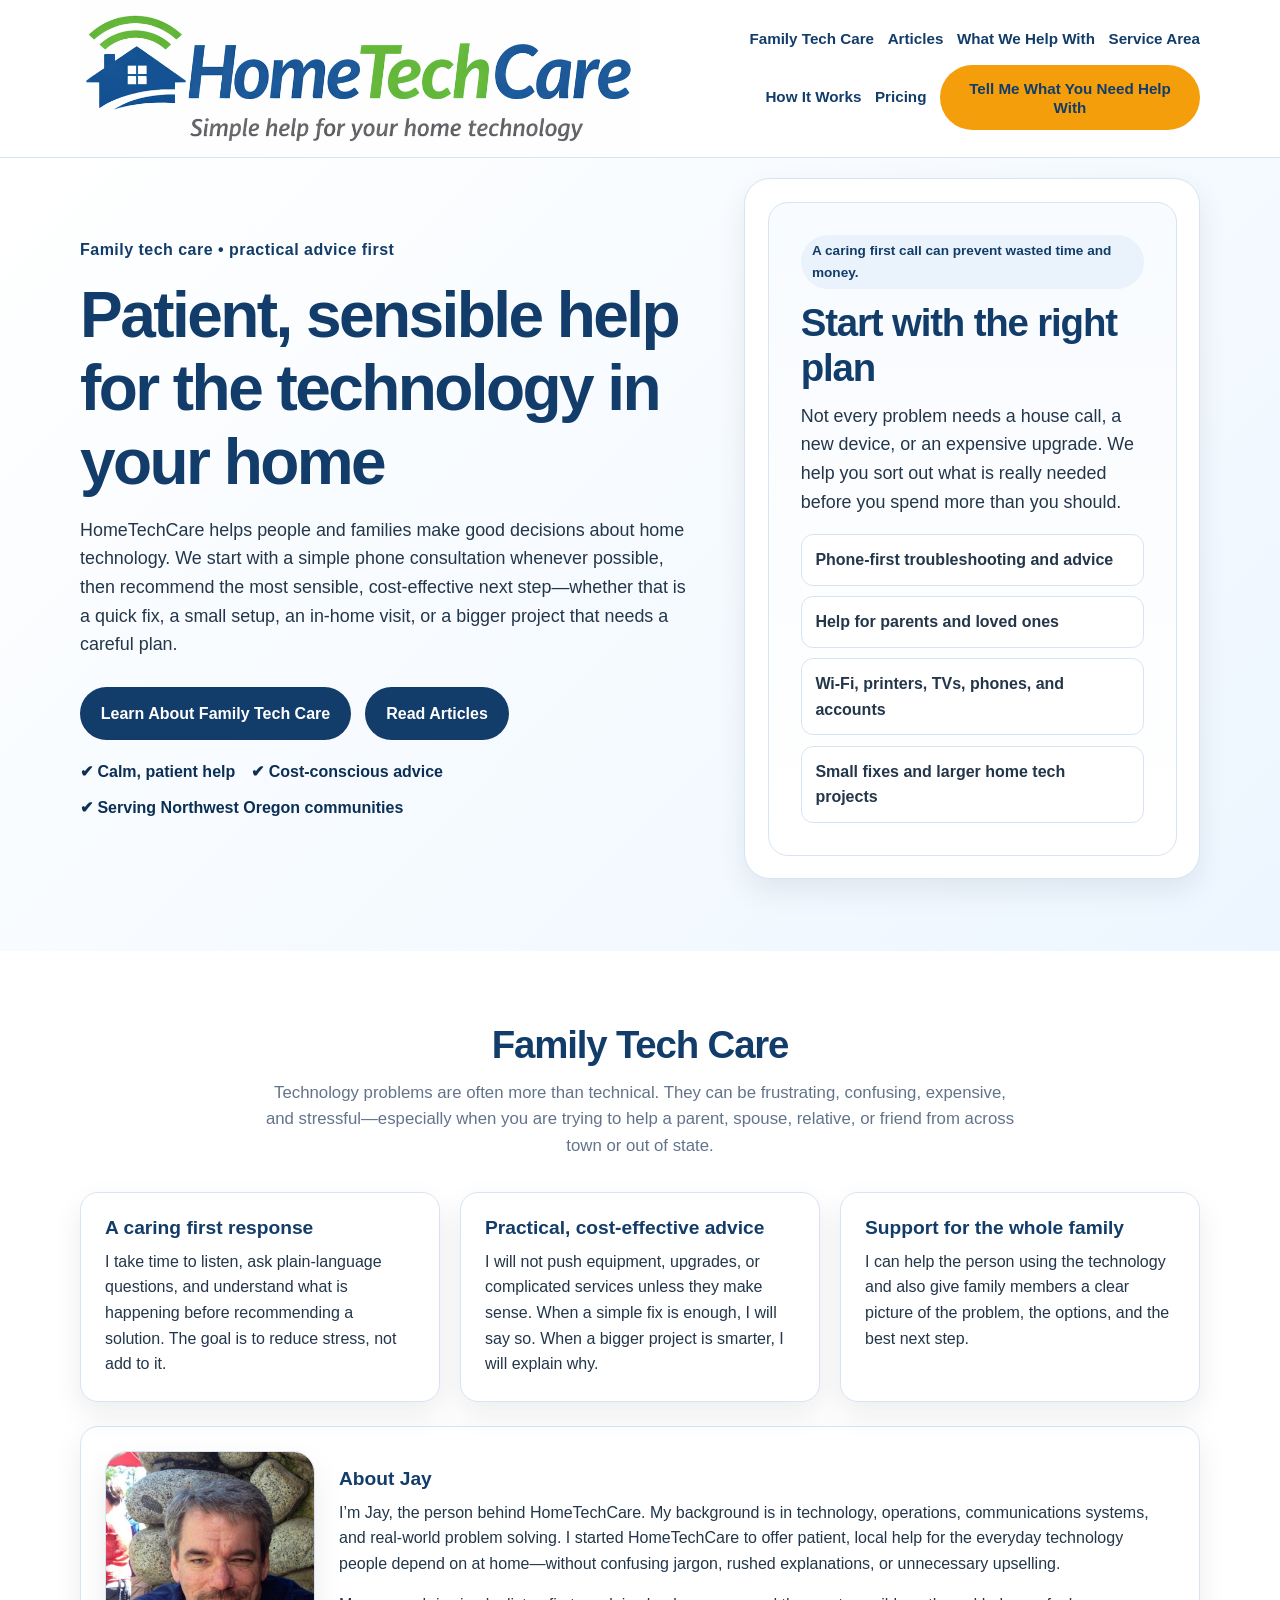
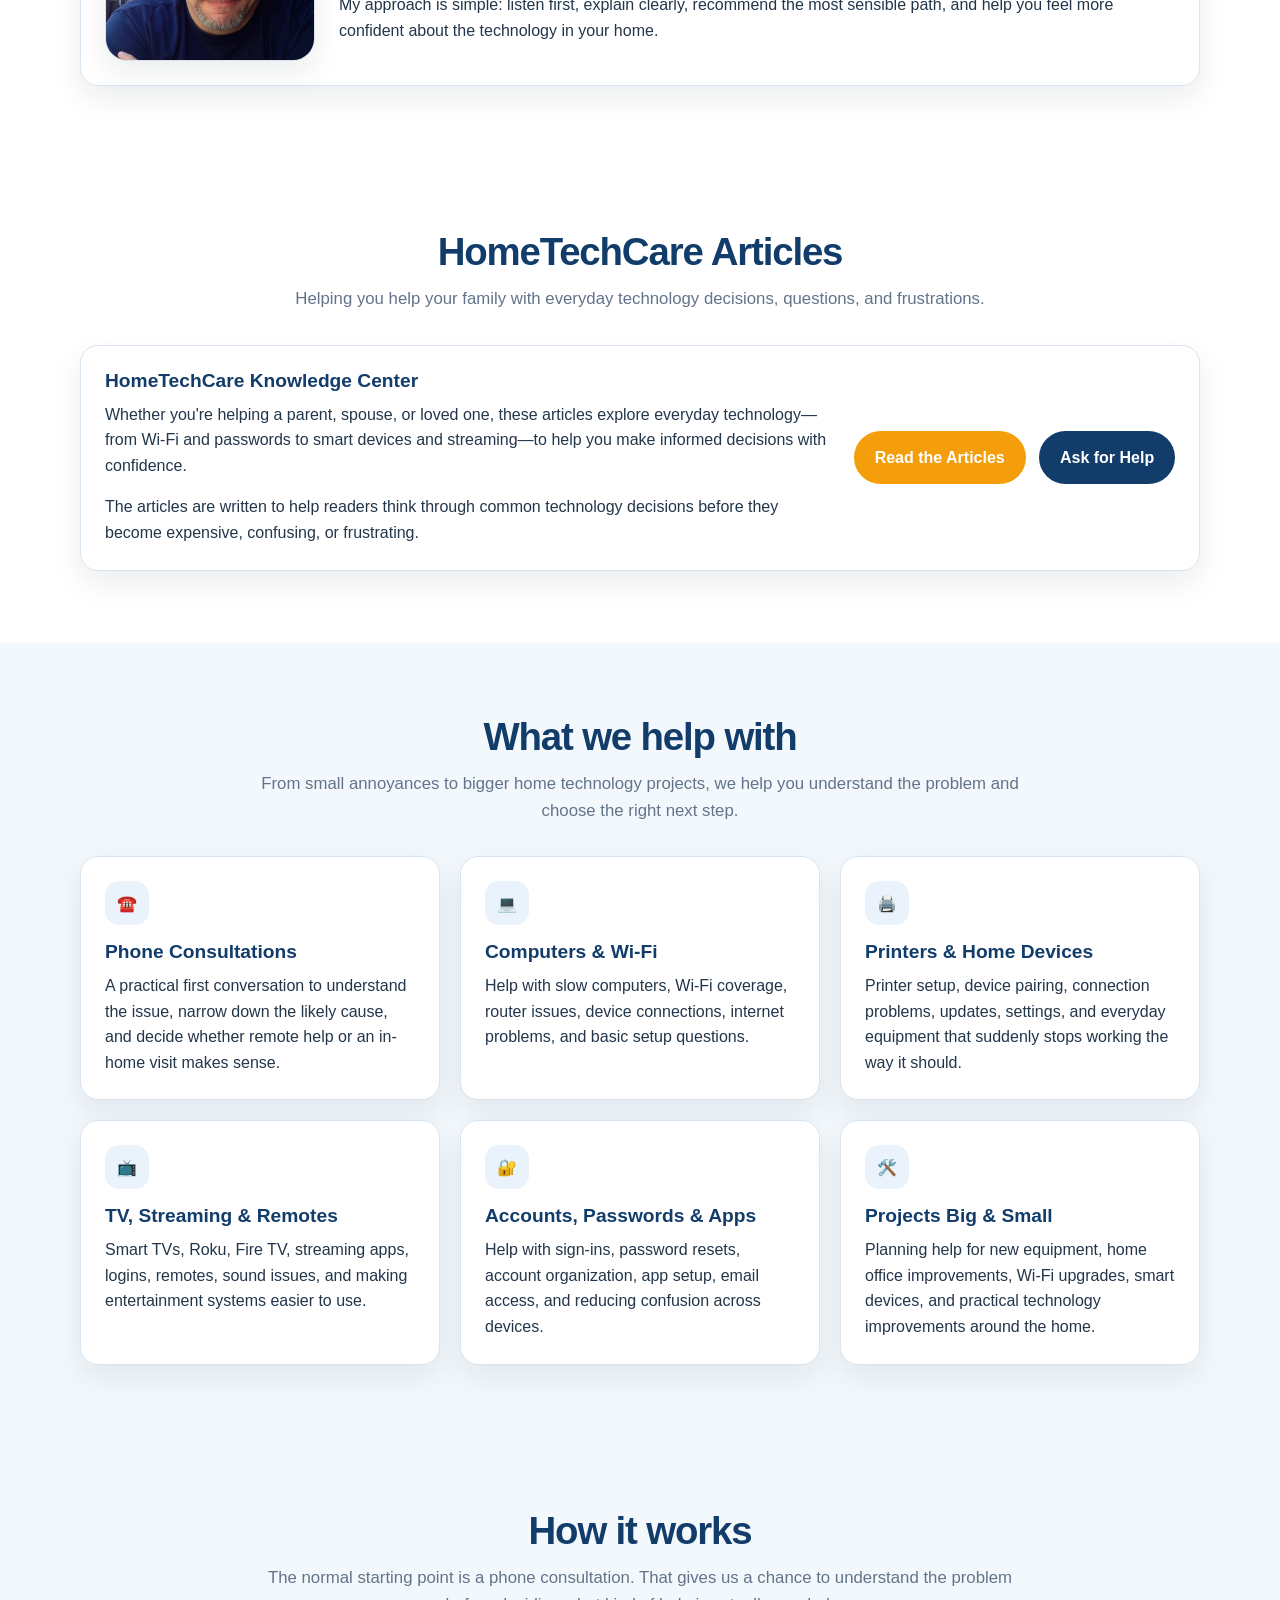
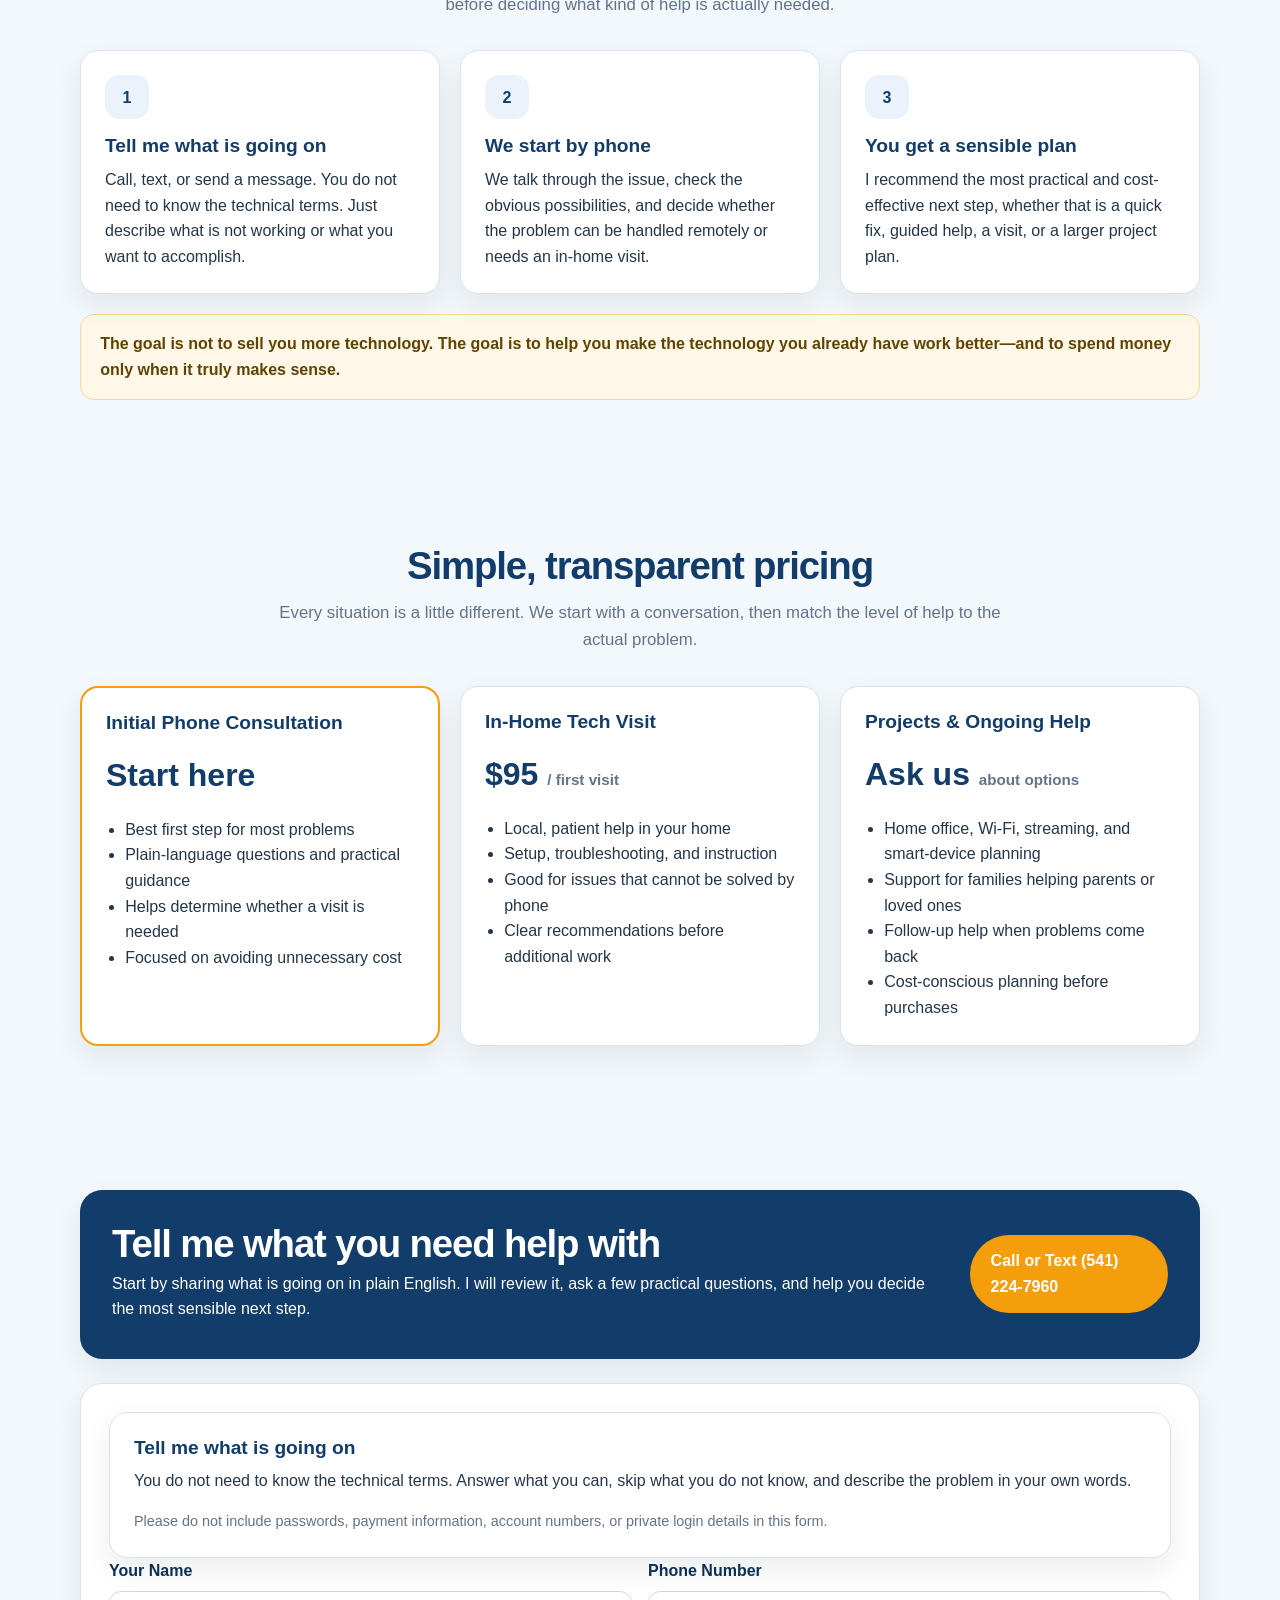
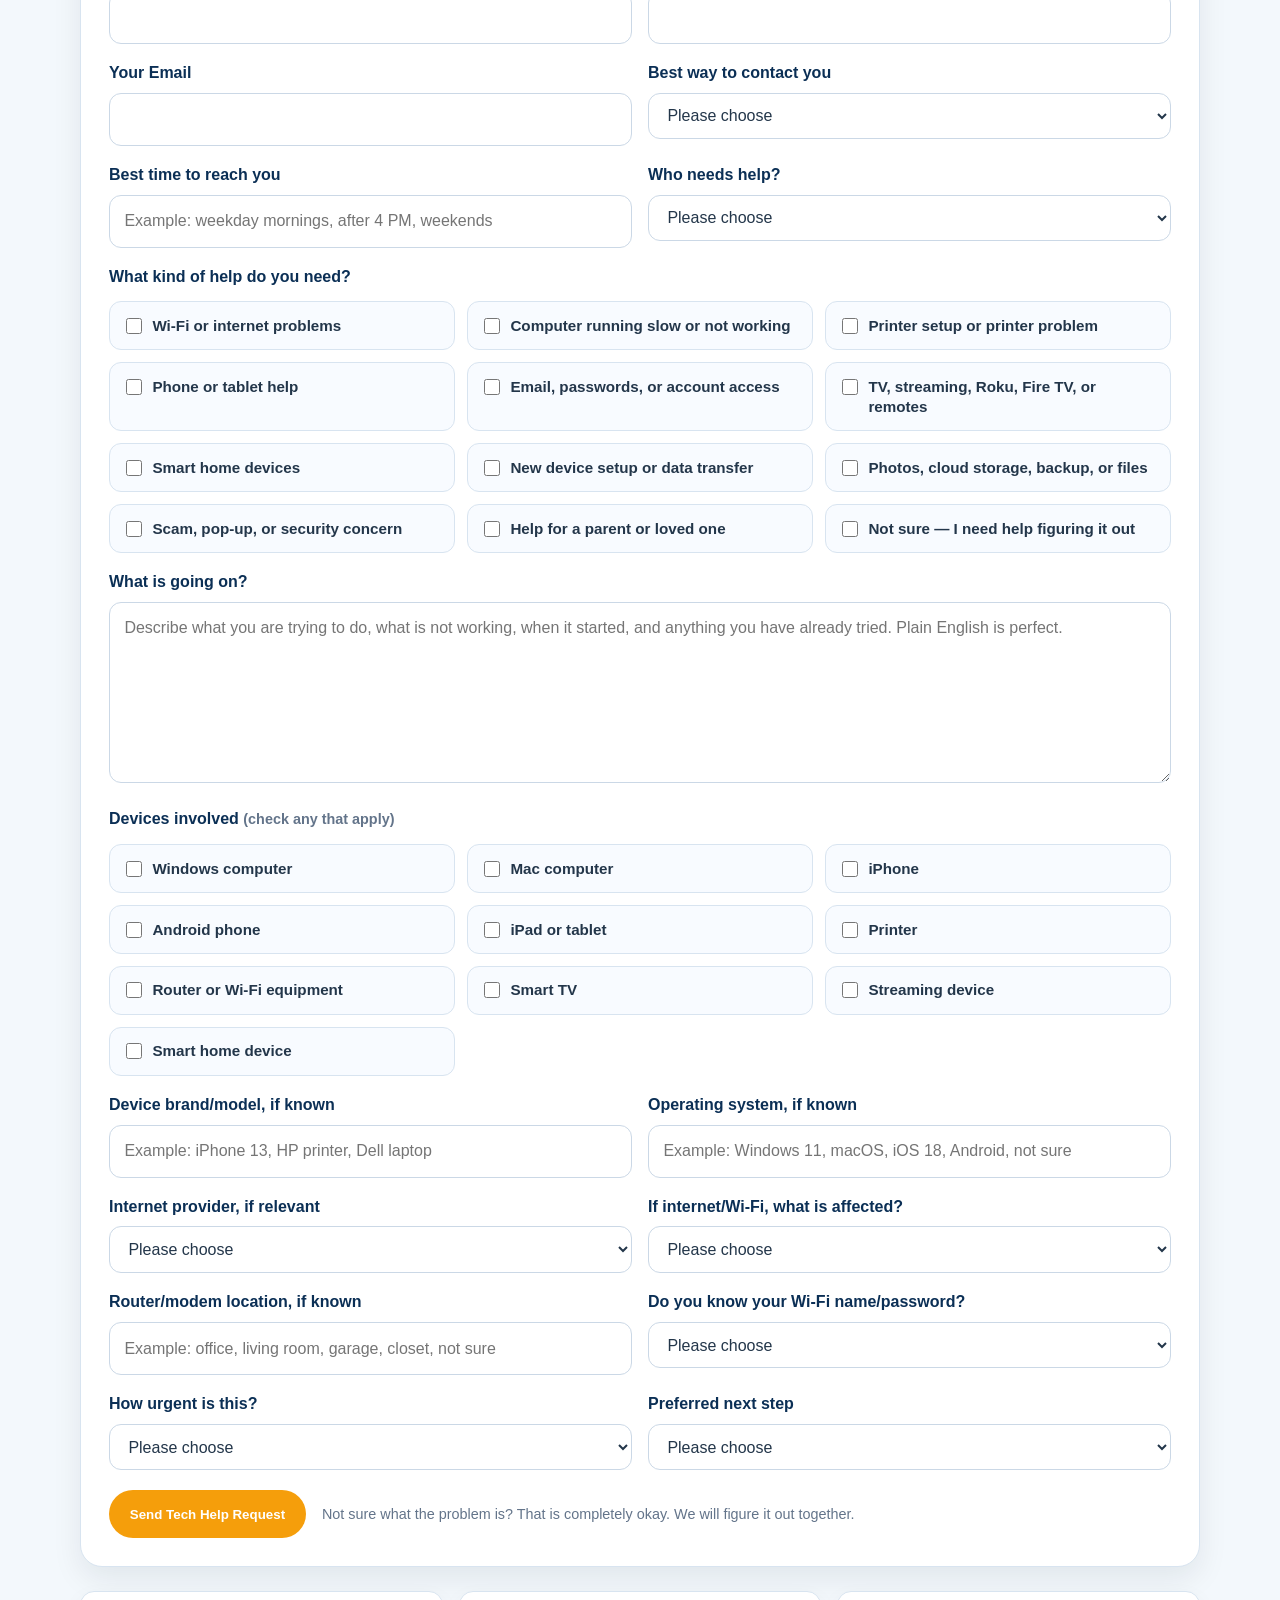
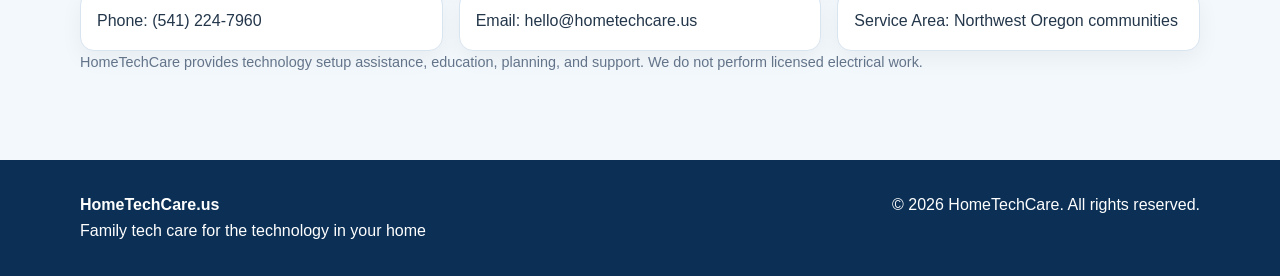
==== index.html @ e09d61d2 "Add files via upload" ====
<!DOCTYPE html>
<html lang="en">
  <head>
   <meta charset="UTF-8" />
  <meta name="viewport" content="width=device-width, initial-scale=1.0" />
  <title>HomeTechCare | Family Tech Care for the Technology in Your Home</title>
  <link rel="stylesheet" href="style.css" />
  <meta name="description" content="HomeTechCare provides patient, practical family tech care by phone consultation and local support for computers, Wi-Fi, printers, TVs, phones, passwords, smart devices, and home technology projects in Northwest Oregon communities" />
  <style>
    /* Keep the full intake button label readable within the existing header. */
    .nav .tellme-link {
      max-width: 260px;
      white-space: normal;
      text-align: center;
      line-height: 1.25;
    }
  </style>
</head>

<body>
  <header class="topbar">
    <div class="container topbar-inner">
      <a href="#top" class="brand" aria-label="HomeTechCare home">
        <img src="HomeTechCare.png" alt="HomeTechCare" class="brand-logo" />
      </a>

      <nav class="nav" aria-label="Main navigation">
        <a href="#family-tech-care">Family Tech Care</a>
        <a href="https://jamesbernardwhite26-wrhqn.wordpress.com/">Articles</a>
        <a href="#services">What We Help With</a>
        <a href="service-area.html">Service Area</a>
        <a href="#how-it-works">How It Works</a>
        <a href="#pricing">Pricing</a>
        <a href="/tellme/" class="cta-button tellme-link">Tell Me What You Need Help With</a>
      </nav>
    </div>
  </header>

  <main id="top">
    <section class="hero">
      <div class="container hero-grid">
        <div>
          <div class="eyebrow">Family tech care • practical advice first</div>
          <h1>Patient, sensible help for the technology in your home</h1>
          <p>
            HomeTechCare helps people and families make good decisions about home technology.
            We start with a simple phone consultation whenever possible, then recommend the most
            sensible, cost-effective next step—whether that is a quick fix, a small setup, an in-home
            visit, or a bigger project that needs a careful plan.
          </p>

          <div class="hero-buttons">
            <a href="#family-tech-care" class="secondary-button">Learn About Family Tech Care</a>
            <a href="#articles" class="secondary-button">Read Articles</a>
          </div>

          <div class="hero-points">
            <span>✔ Calm, patient help</span>
            <span>✔ Cost-conscious advice</span>
            <span>✔ Serving Northwest Oregon communities</span>
          </div>
        </div>

        <div class="hero-card">
          <div class="mockup">
            <div class="badge">A caring first call can prevent wasted time and money.</div>
            <h2>Start with the right plan</h2>
            <p>
              Not every problem needs a house call, a new device, or an expensive upgrade.
              We help you sort out what is really needed before you spend more than you should.
            </p>

            <div class="mini-list">
              <div class="mini-item">Phone-first troubleshooting and advice</div>
              <div class="mini-item">Help for parents and loved ones</div>
              <div class="mini-item">Wi-Fi, printers, TVs, phones, and accounts</div>
              <div class="mini-item">Small fixes and larger home tech projects</div>
            </div>
          </div>
        </div>
      </div>
    </section>

    <section class="family-section">
      <div class="container">
        <div id="family-tech-care" class="section-heading anchor-target">
          <h2>Family Tech Care</h2>
          <p>
            Technology problems are often more than technical. They can be frustrating, confusing,
            expensive, and stressful—especially when you are trying to help a parent, spouse,
            relative, or friend from across town or out of state.
          </p>
        </div>

        <div class="grid-3">
          <article class="card">
            <h3>A caring first response</h3>
            <p>
              I take time to listen, ask plain-language questions, and understand what is happening
              before recommending a solution. The goal is to reduce stress, not add to it.
            </p>
          </article>

          <article class="card">
            <h3>Practical, cost-effective advice</h3>
            <p>
              I will not push equipment, upgrades, or complicated services unless they make sense.
              When a simple fix is enough, I will say so. When a bigger project is smarter, I will explain why.
            </p>
          </article>

          <article class="card">
            <h3>Support for the whole family</h3>
            <p>
              I can help the person using the technology and also give family members a clear picture
              of the problem, the options, and the best next step.
            </p>
          </article>
        </div>

        <div class="about-card card">
          <div class="about-jay-grid">
            <img src="jay-home-tech-care-square.jpg" alt="Jay from HomeTechCare" class="about-photo" />
            <div>
              <h3>About Jay</h3>
              <p>
                I’m Jay, the person behind HomeTechCare. My background is in technology, operations,
                communications systems, and real-world problem solving. I started HomeTechCare to offer
                patient, local help for the everyday technology people depend on at home—without confusing
                jargon, rushed explanations, or unnecessary upselling.
              </p>
              <p>
                My approach is simple: listen first, explain clearly, recommend the most sensible path,
                and help you feel more confident about the technology in your home.
              </p>
            </div>
          </div>
        </div>
      </div>
    </section>



    <section class="articles-section" id="articles">
      <div class="container">
        <div class="section-heading anchor-target">
          <h2>HomeTechCare Articles</h2>
          <p>
            Helping you help your family with everyday technology decisions, questions, and frustrations.
          </p>
        </div>

        <div class="articles-card card">
          <div>
            <h3>HomeTechCare Knowledge Center</h3>
            <p>
              Whether you're helping a parent, spouse, or loved one, these articles explore everyday technology—from Wi-Fi and passwords to smart devices and streaming—to help you make informed decisions with confidence.
            </p>
            <p>
              The articles are written to help readers think through common technology decisions before they become expensive, confusing, or frustrating.
            </p>
          </div>
          <div class="articles-actions">
            <a href="https://jamesbernardwhite26-wrhqn.wordpress.com/" class="cta-button" target="_blank" rel="noopener">Read the Articles</a>
            <a href="#contact" class="secondary-button">Ask for Help</a>
          </div>
        </div>
      </div>
    </section>

    <section>
      <div class="container">
        <div id="services" class="section-heading anchor-target">
          <h2>What we help with</h2>
          <p>
            From small annoyances to bigger home technology projects, we help you understand the problem
            and choose the right next step.
          </p>
        </div>

        <div class="services-grid">
          <article class="card">
            <div class="service-icon">☎️</div>
            <h3>Phone Consultations</h3>
            <p>
              A practical first conversation to understand the issue, narrow down the likely cause,
              and decide whether remote help or an in-home visit makes sense.
            </p>
          </article>

          <article class="card">
            <div class="service-icon">💻</div>
            <h3>Computers &amp; Wi-Fi</h3>
            <p>
              Help with slow computers, Wi-Fi coverage, router issues, device connections,
              internet problems, and basic setup questions.
            </p>
          </article>

          <article class="card">
            <div class="service-icon">🖨️</div>
            <h3>Printers &amp; Home Devices</h3>
            <p>
              Printer setup, device pairing, connection problems, updates, settings, and everyday equipment
              that suddenly stops working the way it should.
            </p>
          </article>

          <article class="card">
            <div class="service-icon">📺</div>
            <h3>TV, Streaming &amp; Remotes</h3>
            <p>
              Smart TVs, Roku, Fire TV, streaming apps, logins, remotes, sound issues,
              and making entertainment systems easier to use.
            </p>
          </article>

          <article class="card">
            <div class="service-icon">🔐</div>
            <h3>Accounts, Passwords &amp; Apps</h3>
            <p>
              Help with sign-ins, password resets, account organization, app setup, email access,
              and reducing confusion across devices.
            </p>
          </article>

          <article class="card">
            <div class="service-icon">🛠️</div>
            <h3>Projects Big &amp; Small</h3>
            <p>
              Planning help for new equipment, home office improvements, Wi-Fi upgrades,
              smart devices, and practical technology improvements around the home.
            </p>
          </article>
        </div>
      </div>
    </section>

    <section>
      <div class="container">
        <div id="how-it-works" class="section-heading anchor-target">
          <h2>How it works</h2>
          <p>
            The normal starting point is a phone consultation. That gives us a chance to understand the problem
            before deciding what kind of help is actually needed.
          </p>
        </div>

        <div class="steps-grid">
          <article class="card">
            <div class="step-number">1</div>
            <h3>Tell me what is going on</h3>
            <p>
              Call, text, or send a message. You do not need to know the technical terms.
              Just describe what is not working or what you want to accomplish.
            </p>
          </article>

          <article class="card">
            <div class="step-number">2</div>
            <h3>We start by phone</h3>
            <p>
              We talk through the issue, check the obvious possibilities, and decide whether the problem
              can be handled remotely or needs an in-home visit.
            </p>
          </article>

          <article class="card">
            <div class="step-number">3</div>
            <h3>You get a sensible plan</h3>
            <p>
              I recommend the most practical and cost-effective next step, whether that is a quick fix,
              guided help, a visit, or a larger project plan.
            </p>
          </article>
        </div>

        <div class="muted-box">
          The goal is not to sell you more technology. The goal is to help you make the technology you already have work better—and to spend money only when it truly makes sense.
        </div>
      </div>
    </section>

    <section>
      <div class="container">
        <div id="pricing" class="section-heading anchor-target">
          <h2>Simple, transparent pricing</h2>
          <p>
            Every situation is a little different. We start with a conversation, then match the level of help
            to the actual problem.
          </p>
        </div>

        <div class="plans-grid">
          <article class="card plan featured">
            <h3>Initial Phone Consultation</h3>
            <p class="price">Start here</p>
            <ul>
              <li>Best first step for most problems</li>
              <li>Plain-language questions and practical guidance</li>
              <li>Helps determine whether a visit is needed</li>
              <li>Focused on avoiding unnecessary cost</li>
            </ul>
          </article>

          <article class="card plan">
            <h3>In-Home Tech Visit</h3>
            <p class="price">$95 <span>/ first visit</span></p>
            <ul>
              <li>Local, patient help in your home</li>
              <li>Setup, troubleshooting, and instruction</li>
              <li>Good for issues that cannot be solved by phone</li>
              <li>Clear recommendations before additional work</li>
            </ul>
          </article>

          <article class="card plan">
            <h3>Projects &amp; Ongoing Help</h3>
            <p class="price">Ask us <span>about options</span></p>
            <ul>
              <li>Home office, Wi-Fi, streaming, and smart-device planning</li>
              <li>Support for families helping parents or loved ones</li>
              <li>Follow-up help when problems come back</li>
              <li>Cost-conscious planning before purchases</li>
            </ul>
          </article>
        </div>
      </div>
    </section>

    <section>
      <div class="container">
        <div id="contact" class="cta-band anchor-target">
          <div>
            <h2>Tell me what you need help with</h2>
            <p>
              Start by sharing what is going on in plain English. I will review it, ask a few practical questions,
              and help you decide the most sensible next step.
            </p>
          </div>
          <div>
            <a href="tel:+15412247960" class="cta-button">Call or Text (541) 224-7960</a>
          </div>
        </div>

        <form
          class="contact-form"
          action="https://formsubmit.co/hello@hometechcare.us"
          method="POST"
        >
          <input type="hidden" name="_subject" value="🚨 NEW TECH HELP REQUEST - HomeTechCare" />
          <input type="hidden" name="_next" value="https://hometechcare.us/thank-you.html" />
          <input type="hidden" name="_bcc" value="e8yh4n9vus@pomail.net" />
          <input type="hidden" name="source" id="source" />
          <input type="hidden" name="landing_page" id="landing_page" />

          <input
            type="hidden"
            name="_autoresponse"
            value="Thank you for contacting HomeTechCare. We received your tech help request and will get back to you as soon as possible. Most requests begin with a simple phone consultation so we can understand the issue and recommend the most sensible next step. Please do not send passwords or private account information by email. If your issue is urgent, please call or text us directly."
          />
          <input type="hidden" name="_template" value="table" />
          <input type="text" name="_honey" style="display:none" tabindex="-1" autocomplete="off" />

          <div class="form-intro card">
            <h3>Tell me what is going on</h3>
            <p>
              You do not need to know the technical terms. Answer what you can, skip what you do not know,
              and describe the problem in your own words.
            </p>
            <p class="small-note">
              Please do not include passwords, payment information, account numbers, or private login details in this form.
            </p>
          </div>

          <div class="form-grid">
            <div>
              <label for="name"><strong>Your Name</strong></label>
              <input id="name" name="name" type="text" required />
            </div>

            <div>
              <label for="phone"><strong>Phone Number</strong></label>
              <input id="phone" name="phone" type="tel" required />
            </div>

            <div>
              <label for="email"><strong>Your Email</strong></label>
              <input id="email" name="email" type="email" />
            </div>

            <div>
              <label for="preferred-contact"><strong>Best way to contact you</strong></label>
              <select id="preferred-contact" name="preferred_contact">
                <option value="">Please choose</option>
                <option>Call me</option>
                <option>Text me</option>
                <option>Email me</option>
                <option>Any of these is fine</option>
              </select>
            </div>

            <div>
              <label for="best-time"><strong>Best time to reach you</strong></label>
              <input id="best-time" name="best_time_to_contact" type="text" placeholder="Example: weekday mornings, after 4 PM, weekends" />
            </div>

            <div>
              <label for="help-for"><strong>Who needs help?</strong></label>
              <select id="help-for" name="help_for">
                <option value="">Please choose</option>
                <option>Me</option>
                <option>A parent or loved one</option>
                <option>My household or family</option>
                <option>Someone else</option>
              </select>
            </div>

            <div style="grid-column: 1 / -1;">
              <label><strong>What kind of help do you need?</strong></label>
              <div class="check-grid">
                <label><input type="checkbox" name="help_needed[]" value="Wi-Fi or internet problems"  /> <span>Wi-Fi or internet problems</span></label>
                <label><input type="checkbox" name="help_needed[]" value="Computer running slow or not working"  /> <span>Computer running slow or not working</span></label>
                <label><input type="checkbox" name="help_needed[]" value="Printer setup or printer problem"  /> <span>Printer setup or printer problem</span></label>
                <label><input type="checkbox" name="help_needed[]" value="Phone or tablet help"  /> <span>Phone or tablet help</span></label>
                <label><input type="checkbox" name="help_needed[]" value="Email, passwords, or account access"  /> <span>Email, passwords, or account access</span></label>
                <label><input type="checkbox" name="help_needed[]" value="TV, streaming, Roku, Fire TV, or remotes"  /> <span>TV, streaming, Roku, Fire TV, or remotes</span></label>
                <label><input type="checkbox" name="help_needed[]" value="Smart home devices"  /> <span>Smart home devices</span></label>
                <label><input type="checkbox" name="help_needed[]" value="New device setup or data transfer"  /> <span>New device setup or data transfer</span></label>
                <label><input type="checkbox" name="help_needed[]" value="Photos, cloud storage, backup, or files"  /> <span>Photos, cloud storage, backup, or files</span></label>
                <label><input type="checkbox" name="help_needed[]" value="Scam, pop-up, or security concern"  /> <span>Scam, pop-up, or security concern</span></label>
                <label><input type="checkbox" name="help_needed[]" value="Help for a parent or loved one"  /> <span>Help for a parent or loved one</span></label>
                <label><input type="checkbox" name="help_needed[]" value="Not sure - I need help figuring it out"  /> <span>Not sure — I need help figuring it out</span></label>
              </div>
            </div>

            <div style="grid-column: 1 / -1;">
              <label for="message"><strong>What is going on?</strong></label>
              <textarea
                id="message"
                name="message"
                rows="6"
                required
                placeholder="Describe what you are trying to do, what is not working, when it started, and anything you have already tried. Plain English is perfect."
              ></textarea>
            </div>

            <div style="grid-column: 1 / -1;">
              <label><strong>Devices involved</strong> <span class="small-note">(check any that apply)</span></label>
              <div class="check-grid">
                <label><input type="checkbox" name="devices_involved[]" value="Windows computer"  /> <span>Windows computer</span></label>
                <label><input type="checkbox" name="devices_involved[]" value="Mac computer"  /> <span>Mac computer</span></label>
                <label><input type="checkbox" name="devices_involved[]" value="iPhone"  /> <span>iPhone</span></label>
                <label><input type="checkbox" name="devices_involved[]" value="Android phone"  /> <span>Android phone</span></label>
                <label><input type="checkbox" name="devices_involved[]" value="iPad or tablet"  /> <span>iPad or tablet</span></label>
                <label><input type="checkbox" name="devices_involved[]" value="Printer"  /> <span>Printer</span></label>
                <label><input type="checkbox" name="devices_involved[]" value="Router or Wi-Fi equipment"  /> <span>Router or Wi-Fi equipment</span></label>
                <label><input type="checkbox" name="devices_involved[]" value="Smart TV"  /> <span>Smart TV</span></label>
                <label><input type="checkbox" name="devices_involved[]" value="Streaming device"  /> <span>Streaming device</span></label>
                <label><input type="checkbox" name="devices_involved[]" value="Smart home device"  /> <span>Smart home device</span></label>
              </div>
            </div>

            <div>
              <label for="device-details"><strong>Device brand/model, if known</strong></label>
              <input id="device-details" name="device_brand_model" type="text" placeholder="Example: iPhone 13, HP printer, Dell laptop" />
            </div>

            <div>
              <label for="operating-system"><strong>Operating system, if known</strong></label>
              <input id="operating-system" name="operating_system" type="text" placeholder="Example: Windows 11, macOS, iOS 18, Android, not sure" />
            </div>

            <div>
              <label for="internet-provider"><strong>Internet provider, if relevant</strong></label>
              <select id="internet-provider" name="internet_provider">
                <option value="">Please choose</option>
                <option>Spectrum</option>
                <option>Ziply Fiber</option>
                <option>T-Mobile Home Internet</option>
                <option>Verizon Home Internet</option>
                <option>CenturyLink / Lumen</option>
                <option>Xfinity</option>
                <option>Other</option>
                <option>Not sure</option>
                <option>Not relevant to this issue</option>
              </select>
            </div>

            <div>
              <label for="internet-scope"><strong>If internet/Wi-Fi, what is affected?</strong></label>
              <select id="internet-scope" name="internet_wifi_scope">
                <option value="">Please choose</option>
                <option>One device</option>
                <option>Several devices</option>
                <option>Everything in the house</option>
                <option>Only certain rooms</option>
                <option>Not sure</option>
                <option>Not relevant</option>
              </select>
            </div>

            <div>
              <label for="router-location"><strong>Router/modem location, if known</strong></label>
              <input id="router-location" name="router_modem_location" type="text" placeholder="Example: office, living room, garage, closet, not sure" />
            </div>

            <div>
              <label for="wifi-password"><strong>Do you know your Wi-Fi name/password?</strong></label>
              <select id="wifi-password" name="wifi_name_password_available">
                <option value="">Please choose</option>
                <option>Yes, I can have it available</option>
                <option>No</option>
                <option>Not sure</option>
                <option>Not relevant</option>
              </select>
            </div>

            <div>
              <label for="urgency"><strong>How urgent is this?</strong></label>
              <select id="urgency" name="urgency">
                <option value="">Please choose</option>
                <option>Not urgent</option>
                <option>Within the next few days</option>
                <option>As soon as possible</option>
                <option>Urgent - no internet, cannot work, or cannot communicate</option>
              </select>
            </div>

            <div>
              <label for="next-step"><strong>Preferred next step</strong></label>
              <select id="next-step" name="preferred_next_step">
                <option value="">Please choose</option>
                <option>Phone consultation first</option>
                <option>Text or email first</option>
                <option>In-home visit</option>
                <option>Not sure - please recommend the best next step</option>
              </select>
            </div>
          </div>

          <div class="form-actions">
            <button type="submit" class="cta-button form-button">Send Tech Help Request</button>
            <span class="small-note form-note">Not sure what the problem is? That is completely okay. We will figure it out together.</span>
          </div>
        </form>

        <div class="contact-list">
          <div class="contact-item">Phone: (541) 224-7960</div>
          <div class="contact-item">Email: hello@hometechcare.us</div>
          <div class="contact-item">Service Area: Northwest Oregon communities</div>
        </div>

        <p class="small-note">
          HomeTechCare provides technology setup assistance, education, planning, and support. We do not perform licensed electrical work.
        </p>
      </div>
    </section>
  </main>

  <footer class="footer">
    <div class="container footer-top">
      <div>
        <strong>HomeTechCare.us</strong><br />
        Family tech care for the technology in your home
      </div>
      <div>
        © <span id="year"></span> HomeTechCare. All rights reserved.
      </div>
    </div>
  </footer>

  <script>
    document.addEventListener("DOMContentLoaded", function () {
      const params = new URLSearchParams(window.location.search);
      const currentSource = params.get("src");

      if (currentSource) {
        localStorage.setItem("hometechcare_source", currentSource);
      }

      const savedSource = localStorage.getItem("hometechcare_source") || "direct";

      const sourceField = document.getElementById("source");
      const landingField = document.getElementById("landing_page");

      if (sourceField) {
        sourceField.value = savedSource;
      }

      if (landingField) {
        landingField.value = window.location.href;
      }

      const year = document.getElementById("year");
      if (year) {
        year.textContent = new Date().getFullYear();
      }
    });
  </script>

  <script src="script.js"></script>
</body>
</html>
---- style.css ----
:root {
  --blue: #123c69;
  --blue-2: #0b2f55;
  --blue-light: #eaf3fb;
  --orange: #f59e0b;
  --white: #ffffff;
  --bg: #f3f8fc;
  --text: #23364a;
  --muted: #63748a;
  --border: #d8e4f0;
  --shadow: 0 12px 30px rgba(15, 23, 42, 0.08);
  --radius: 18px;
}

* {
  box-sizing: border-box;
}

html {
  scroll-behavior: smooth;
}

body {
  margin: 0;
  font-family: Arial, Helvetica, sans-serif;
  color: var(--text);
  background: var(--bg);
  line-height: 1.6;
}

img {
  max-width: 100%;
  display: block;
}

a {
  color: var(--blue);
}

.container {
  width: min(1120px, 92%);
  margin: 0 auto;
}

/* Header / Logo */
.topbar {
  position: sticky;
  top: 0;
  z-index: 50;
  background: rgba(255, 255, 255, 0.95);
  border-bottom: 1px solid var(--border);
  backdrop-filter: blur(10px);
}

.topbar-inner {
  min-height: 128px;
  display: flex;
  align-items: center;
  justify-content: space-between;
  gap: 1.25rem;
}

.brand {
  display: inline-flex;
  align-items: center;
  text-decoration: none;
  flex-shrink: 0;
}

.brand-logo {
  width: 560px;
  height: auto;
  max-width: none;
  max-height: none;
  object-fit: contain;
  flex-shrink: 0;
}

.nav {
  display: flex;
  align-items: center;
  justify-content: flex-end;
  gap: 0.85rem;
  flex-wrap: wrap;
  font-size: 0.95rem;
}

.nav a {
  text-decoration: none;
  color: var(--blue);
  font-weight: 700;
  white-space: nowrap;
}

.nav a:hover {
  color: var(--orange);
}

.anchor-target,
section[id],
main[id] {
  scroll-margin-top: 160px;
}

/* Hero */
.hero {
  padding: 1.25rem 0 4.5rem;
  background: linear-gradient(135deg, #ffffff 0%, #edf6ff 100%);
}

.hero-grid {
  display: grid;
  grid-template-columns: 1.15fr 0.85fr;
  gap: 3rem;
  align-items: center;
}

.eyebrow {
  display: inline-block;
  margin-bottom: 1rem;
  color: var(--blue);
  font-weight: 800;
  letter-spacing: 0.03em;
}

h1,
h2,
h3 {
  color: var(--blue);
  line-height: 1.15;
}

h1 {
  margin: 0 0 1rem;
  font-size: clamp(2.35rem, 5vw, 4rem);
  letter-spacing: -0.04em;
}

h2 {
  margin: 0 0 0.75rem;
  font-size: clamp(1.85rem, 3vw, 2.6rem);
  letter-spacing: -0.03em;
}

h3 {
  margin: 0 0 0.6rem;
  font-size: 1.2rem;
}

p {
  margin-top: 0;
}

.hero p {
  font-size: 1.12rem;
  max-width: 760px;
}

.hero-buttons {
  display: flex;
  gap: 0.9rem;
  flex-wrap: wrap;
  margin: 1.75rem 0 1.2rem;
}

.cta-button,
.secondary-button,
.form-button {
  display: inline-flex;
  align-items: center;
  justify-content: center;
  min-height: 48px;
  padding: 0.85rem 1.3rem;
  border-radius: 999px;
  border: 0;
  text-decoration: none;
  font-weight: 800;
  cursor: pointer;
}

.cta-button {
  background: var(--orange);
  color: #fff;
}

.secondary-button {
  background: var(--blue);
  color: #fff;
}

.cta-button:hover,
.secondary-button:hover {
  transform: translateY(-1px);
}

.hero-points {
  display: flex;
  flex-wrap: wrap;
  gap: 0.65rem 1rem;
  color: var(--blue-2);
  font-weight: 700;
}

.hero-card {
  background: #ffffff;
  border: 1px solid var(--border);
  border-radius: 26px;
  padding: 1.4rem;
  box-shadow: var(--shadow);
}

.mockup {
  background: linear-gradient(180deg, #f8fbff, #ffffff);
  border: 1px solid var(--border);
  border-radius: 20px;
  padding: 2rem;
}

.badge,
.plan-badge {
  display: inline-block;
  margin-bottom: 0.75rem;
  padding: 0.35rem 0.7rem;
  border-radius: 999px;
  background: var(--blue-light);
  color: var(--blue);
  font-weight: 800;
  font-size: 0.85rem;
}

.mini-list {
  display: grid;
  gap: 0.65rem;
  margin-top: 1rem;
}

.mini-item {
  padding: 0.75rem 0.85rem;
  background: #fff;
  border: 1px solid var(--border);
  border-radius: 12px;
  font-weight: 700;
}

/* Sections */
section {
  padding: 4.5rem 0;
}

.section-heading {
  max-width: 760px;
  margin: 0 auto 2rem;
  text-align: center;
}

.section-heading p {
  color: var(--muted);
  font-size: 1.05rem;
  margin-bottom: 0;
}

.services-grid,
.why-grid,
.steps-grid,
.grid-3,
.plans-grid {
  display: grid;
  gap: 1.25rem;
}

.services-grid {
  grid-template-columns: repeat(3, 1fr);
}

.why-grid {
  grid-template-columns: repeat(4, 1fr);
}

.steps-grid,
.grid-3,
.plans-grid {
  grid-template-columns: repeat(3, 1fr);
}

.card {
  background: #fff;
  border: 1px solid var(--border);
  border-radius: var(--radius);
  padding: 1.5rem;
  box-shadow: var(--shadow);
}

.card p:last-child,
.card ul:last-child {
  margin-bottom: 0;
}

.service-icon,
.step-number {
  width: 44px;
  height: 44px;
  display: flex;
  align-items: center;
  justify-content: center;
  margin-bottom: 1rem;
  border-radius: 14px;
  background: var(--blue-light);
  color: var(--blue);
  font-weight: 900;
}

.why-choose,
.family-section {
  background: #ffffff;
}

.plan {
  position: relative;
}

.plan.featured {
  border: 2px solid var(--orange);
}

.price {
  margin: 1rem 0;
  color: var(--blue);
  font-size: 2rem;
  font-weight: 900;
}

.price span {
  font-size: 0.95rem;
  color: var(--muted);
  font-weight: 700;
}

.plan ul {
  padding-left: 1.2rem;
}

.muted-box {
  margin-top: 1.25rem;
  padding: 1rem 1.2rem;
  border-radius: 14px;
  background: #fff7e8;
  border: 1px solid #f8d79b;
  color: #5f4300;
  font-weight: 700;
}

/* About Jay */
.about-card {
  margin-top: 1.5rem;
}

.about-jay-grid {
  display: grid;
  grid-template-columns: 210px 1fr;
  gap: 1.5rem;
  align-items: center;
}

.about-photo {
  width: 210px;
  height: 210px;
  object-fit: cover;
  border-radius: 22px;
  border: 1px solid var(--border);
  box-shadow: var(--shadow);
  background: #fff;
}



/* Articles / Knowledge Center */
.articles-section {
  background: #ffffff;
}

.articles-card {
  display: flex;
  align-items: center;
  justify-content: space-between;
  gap: 1.5rem;
}

.articles-card p {
  max-width: 760px;
}

.articles-actions {
  display: flex;
  gap: 0.85rem;
  flex-wrap: wrap;
  justify-content: flex-end;
  flex-shrink: 0;
}

/* Contact / Intake form */
.cta-band {
  display: flex;
  align-items: center;
  justify-content: space-between;
  gap: 1.5rem;
  margin-bottom: 1.5rem;
  padding: 2rem;
  border-radius: 22px;
  background: var(--blue);
  color: #fff;
  box-shadow: var(--shadow);
}

.cta-band h2,
.cta-band p {
  color: #fff;
  margin-bottom: 0.3rem;
}

.contact-form {
  margin-top: 1.5rem;
  background: #fff;
  border: 1px solid var(--border);
  border-radius: 22px;
  padding: 1.75rem;
  box-shadow: var(--shadow);
}

.form-grid {
  display: grid;
  grid-template-columns: repeat(2, 1fr);
  gap: 1rem;
}

label,
.checkbox-group-title {
  display: block;
  margin-bottom: 0.45rem;
  color: var(--blue-2);
  font-weight: 800;
}

input:not([type="checkbox"]):not([type="radio"]),
select,
textarea {
  width: 100%;
  min-height: 46px;
  padding: 0.8rem 0.9rem;
  border: 1px solid #cbd8e6;
  border-radius: 12px;
  background: #fff;
  color: var(--text);
  font: inherit;
}

textarea {
  min-height: 145px;
  resize: vertical;
}

/* Checkbox groups */
.check-grid,
.checkbox-grid {
  display: grid;
  grid-template-columns: repeat(3, minmax(0, 1fr));
  gap: 0.75rem;
  margin-top: 0.75rem;
}

.check-grid label,
.checkbox-grid label {
  display: flex;
  align-items: flex-start;
  justify-content: flex-start;
  gap: 0.65rem;
  margin: 0;
  padding: 0.85rem 1rem;
  border: 1px solid var(--border);
  border-radius: 12px;
  background: #f8fbff;
  color: var(--text);
  font-size: 0.95rem;
  font-weight: 700;
  line-height: 1.3;
  cursor: pointer;
}

.check-grid label:hover,
.checkbox-grid label:hover {
  background: #eef6ff;
  border-color: #8bb8e8;
}

/* Important: keep checkbox inputs from inheriting text-field styling */
input[type="checkbox"] {
  width: 16px;
  height: 16px;
  min-width: 16px;
  min-height: 16px;
  max-width: 16px;
  max-height: 16px;
  padding: 0;
  margin: 2px 0 0 0;
  flex: 0 0 16px;
  accent-color: #2563eb;
}

.check-grid span,
.checkbox-grid span {
  display: inline;
  flex: 1;
}

.check-grid input[type="checkbox"]:checked + span,
.checkbox-grid input[type="checkbox"]:checked + span {
  color: var(--blue);
  font-weight: 900;
}

.small-note {
  color: var(--muted);
  font-size: 0.9rem;
}

.form-actions {
  display: flex;
  align-items: center;
  gap: 1rem;
  flex-wrap: wrap;
  margin-top: 1.25rem;
}

.form-note {
  margin: 0;
}

.contact-list {
  display: grid;
  grid-template-columns: repeat(3, 1fr);
  gap: 1rem;
  margin-top: 1.5rem;
}

.contact-item {
  padding: 1rem;
  border-radius: 14px;
  background: #fff;
  border: 1px solid var(--border);
  box-shadow: 0 8px 22px rgba(15, 23, 42, 0.05);
}

/* Footer */
.footer {
  padding: 2rem 0;
  background: var(--blue-2);
  color: #fff;
}

.footer-top {
  display: flex;
  justify-content: space-between;
  gap: 1rem;
  flex-wrap: wrap;
}

/* Tablet */
@media (max-width: 980px) {
  .topbar-inner {
    min-height: auto;
    padding: 1rem 0;
    align-items: flex-start;
    flex-direction: column;
  }

  .brand-logo {
    width: min(520px, 100%);
    max-width: 100%;
  }

  .nav {
    justify-content: flex-start;
  }

  .hero-grid,
  .about-jay-grid {
    grid-template-columns: 1fr;
  }

  .why-grid,
  .services-grid,
  .steps-grid,
  .grid-3,
  .plans-grid {
    grid-template-columns: repeat(2, 1fr);
  }

  .contact-list {
    grid-template-columns: 1fr;
  }
}

/* Phone */
@media (max-width: 760px) {
  .topbar-inner,
  .cta-band,
  .articles-card,
  .footer-top {
    align-items: flex-start;
    flex-direction: column;
  }

  .brand-logo {
    width: 100%;
    max-width: 340px;
    height: auto;
    max-height: none;
    object-fit: contain;
  }

  .nav {
    gap: 0.75rem;
  }

  .hero {
    padding: 3.5rem 0;
  }

  section {
    padding: 3rem 0;
  }

  .why-grid,
  .services-grid,
  .steps-grid,
  .grid-3,
  .plans-grid,
  .form-grid,
  .check-grid,
  .checkbox-grid {
    grid-template-columns: 1fr;
  }

  .hero-buttons,
  .articles-actions,
  .form-actions {
    flex-direction: column;
    align-items: stretch;
  }

  .cta-button,
  .secondary-button,
  .form-button {
    width: 100%;
  }

  .contact-form {
    padding: 1.25rem;
  }

  .about-photo {
    width: 220px;
    height: 220px;
  }
}
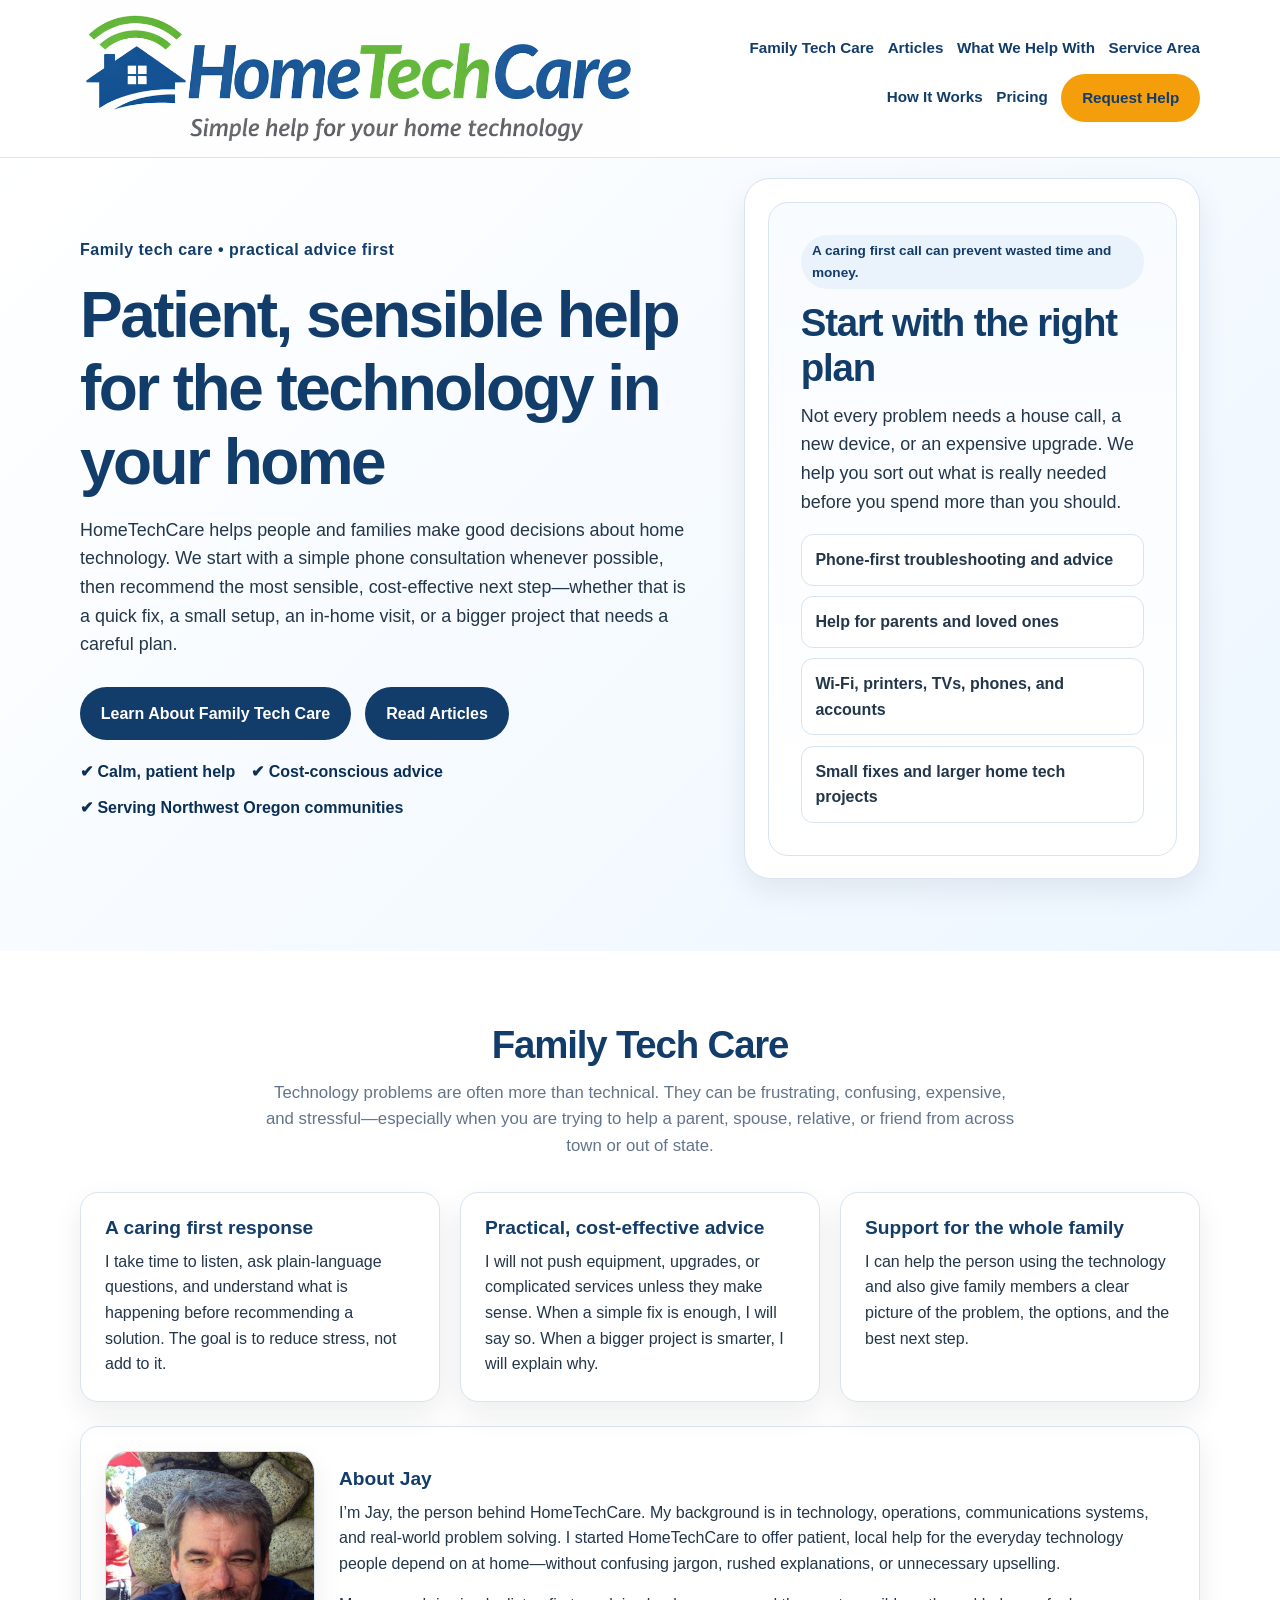
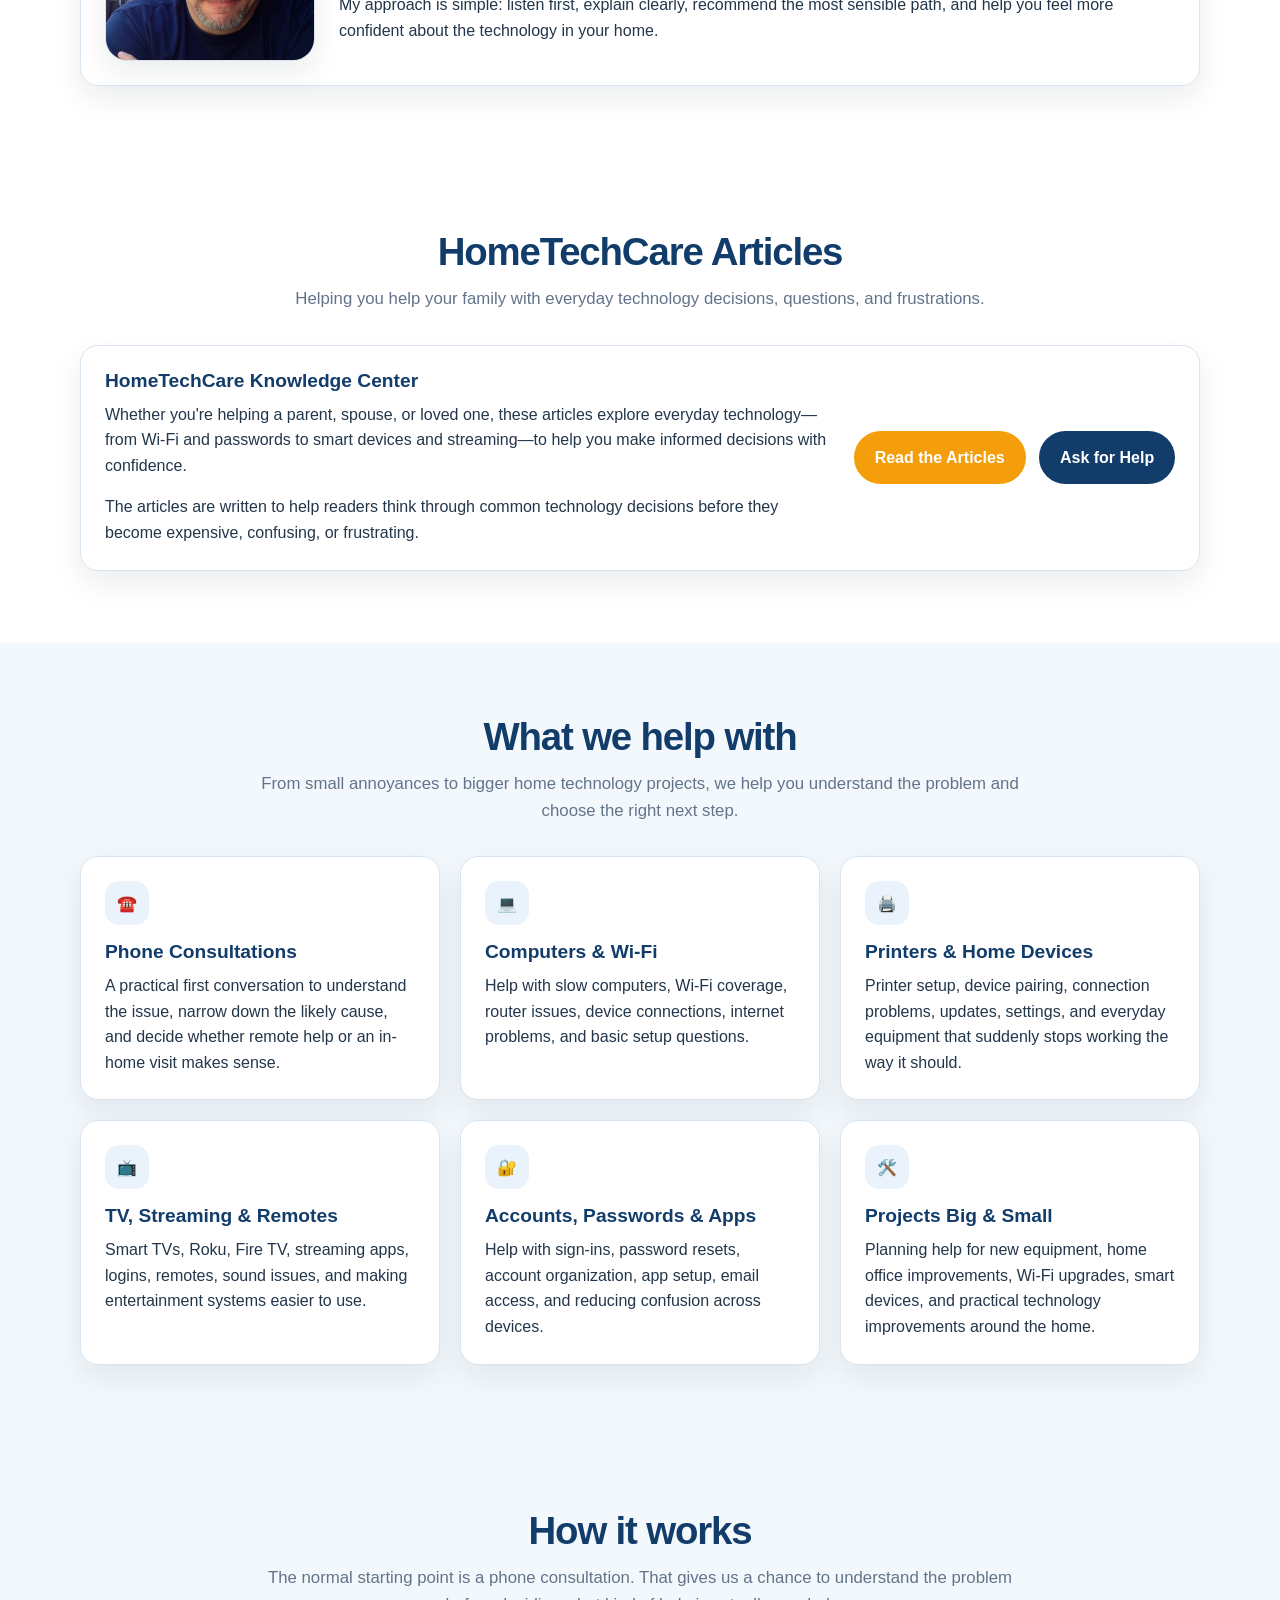
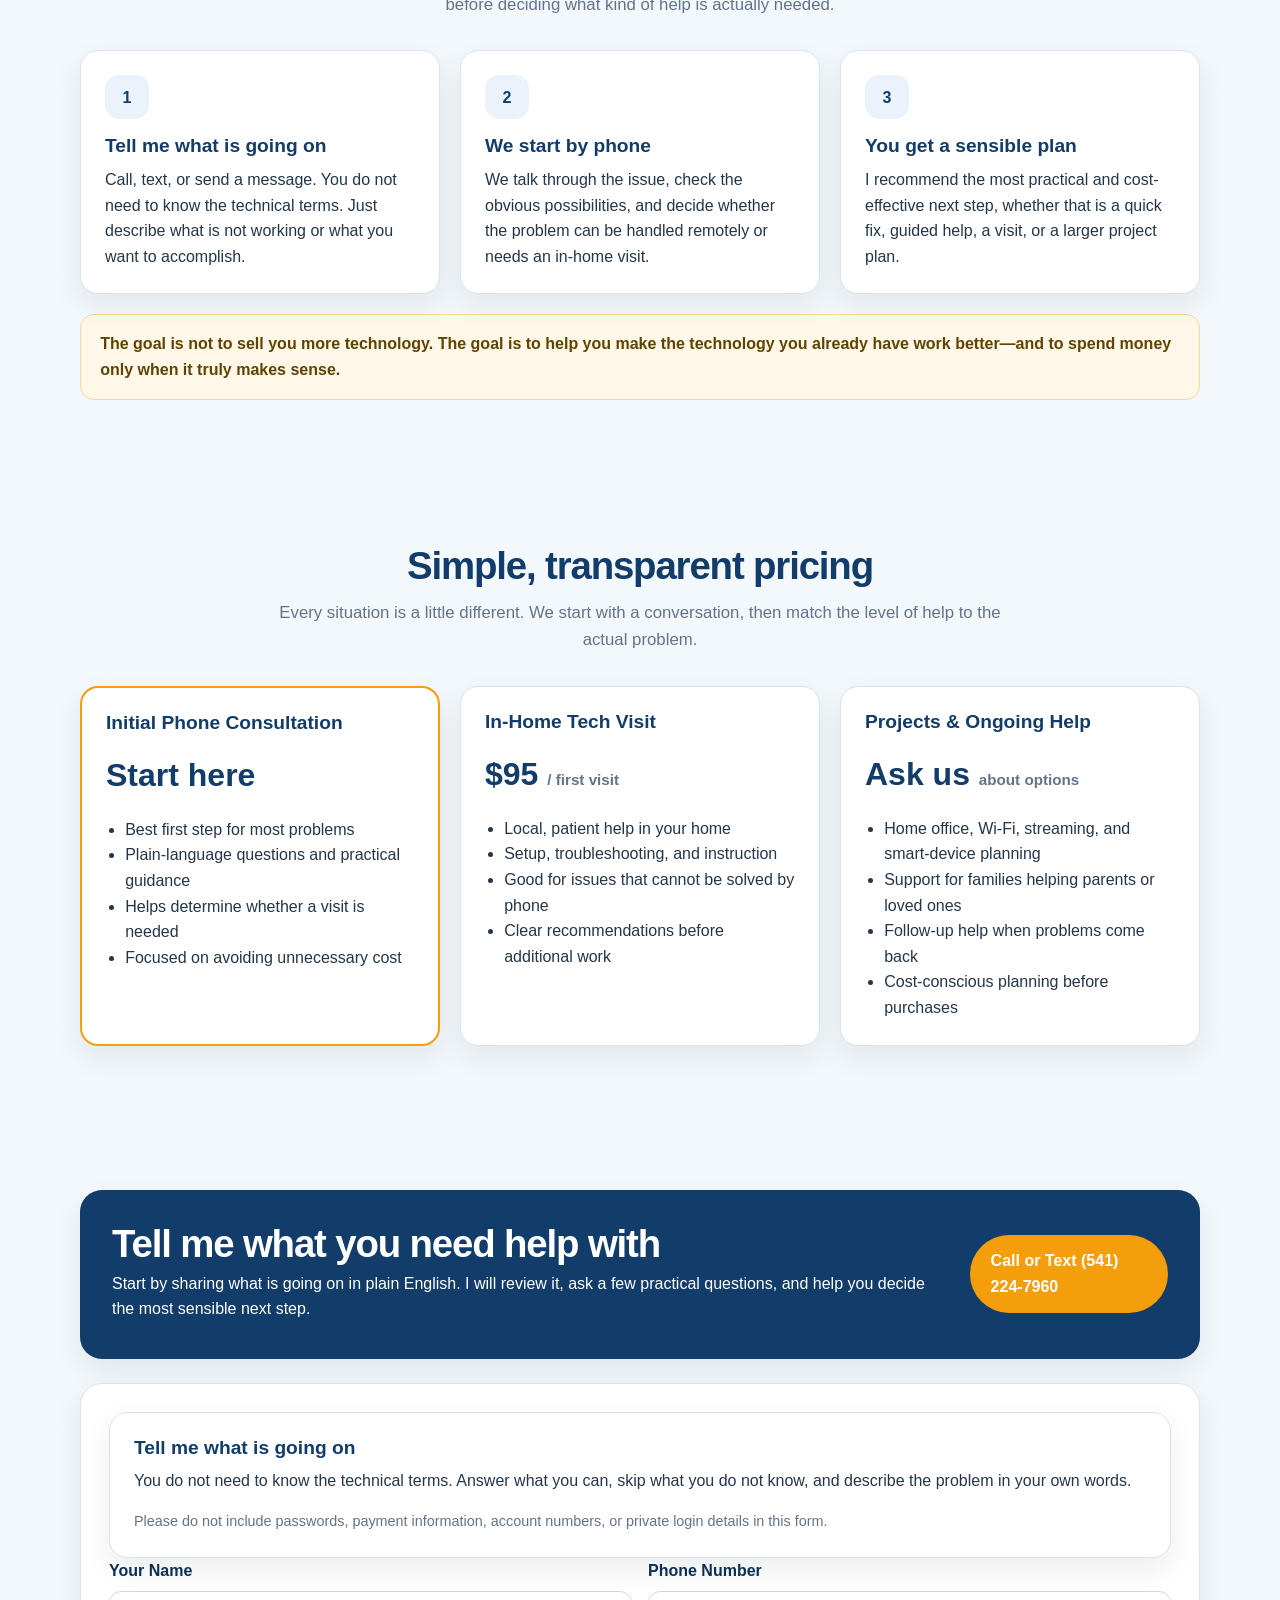
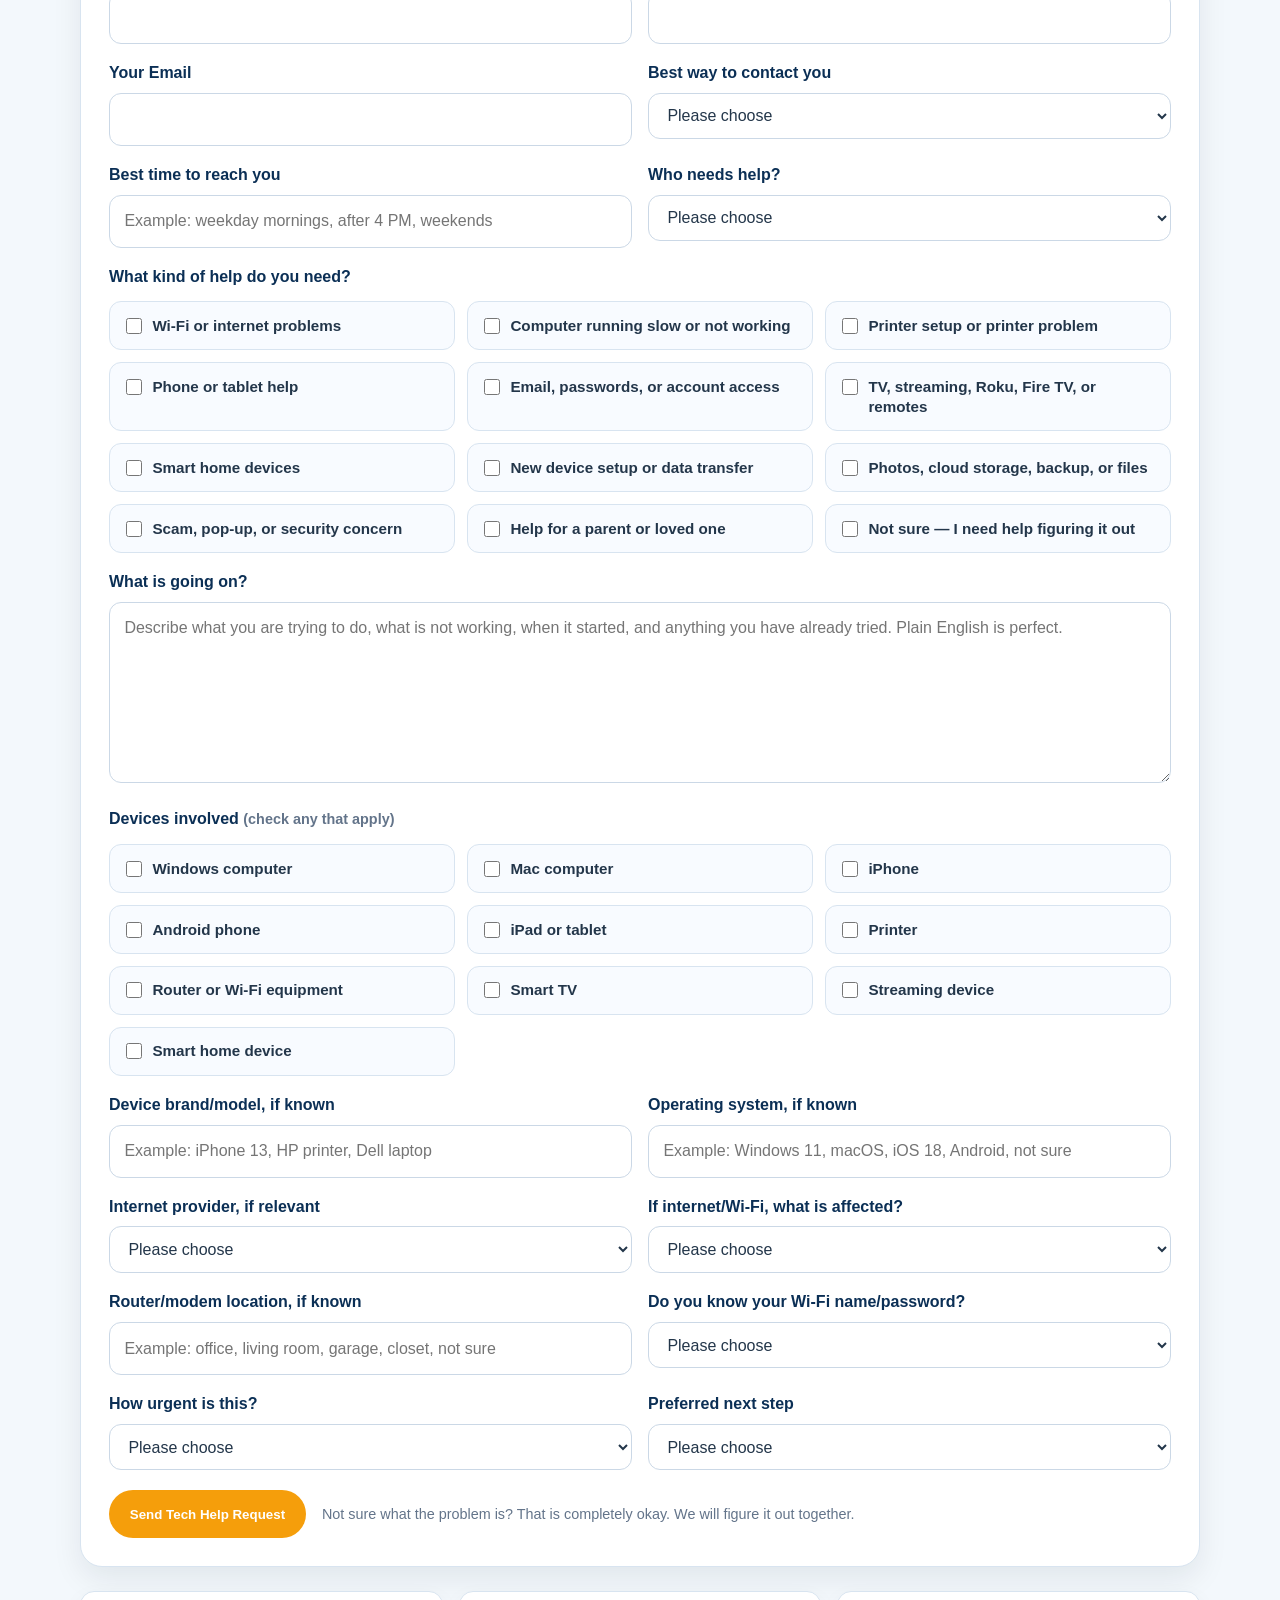
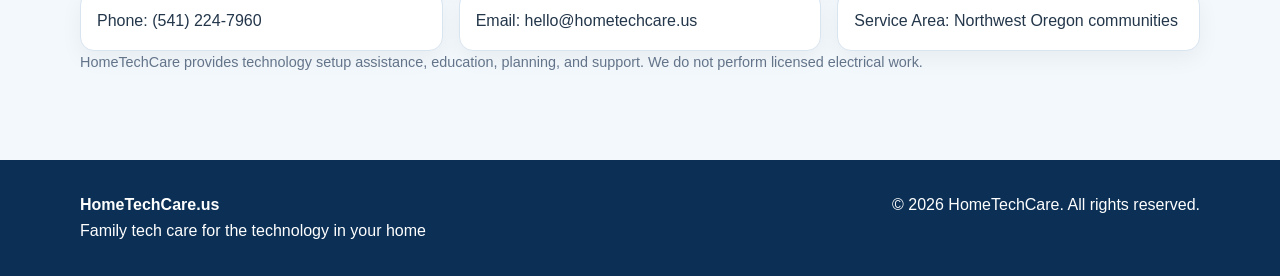
==== commit ca05d71b: "Add files via upload" ====
--- a/index.html
+++ b/index.html
@@ -31,7 +31,7 @@
         <a href="service-area.html">Service Area</a>
         <a href="#how-it-works">How It Works</a>
         <a href="#pricing">Pricing</a>
-        <a href="/tellme/" class="cta-button tellme-link">Tell Me What You Need Help With</a>
+        <a href="/tellme/" class="cta-button tellme-link">Request Help</a>
       </nav>
     </div>
   </header>
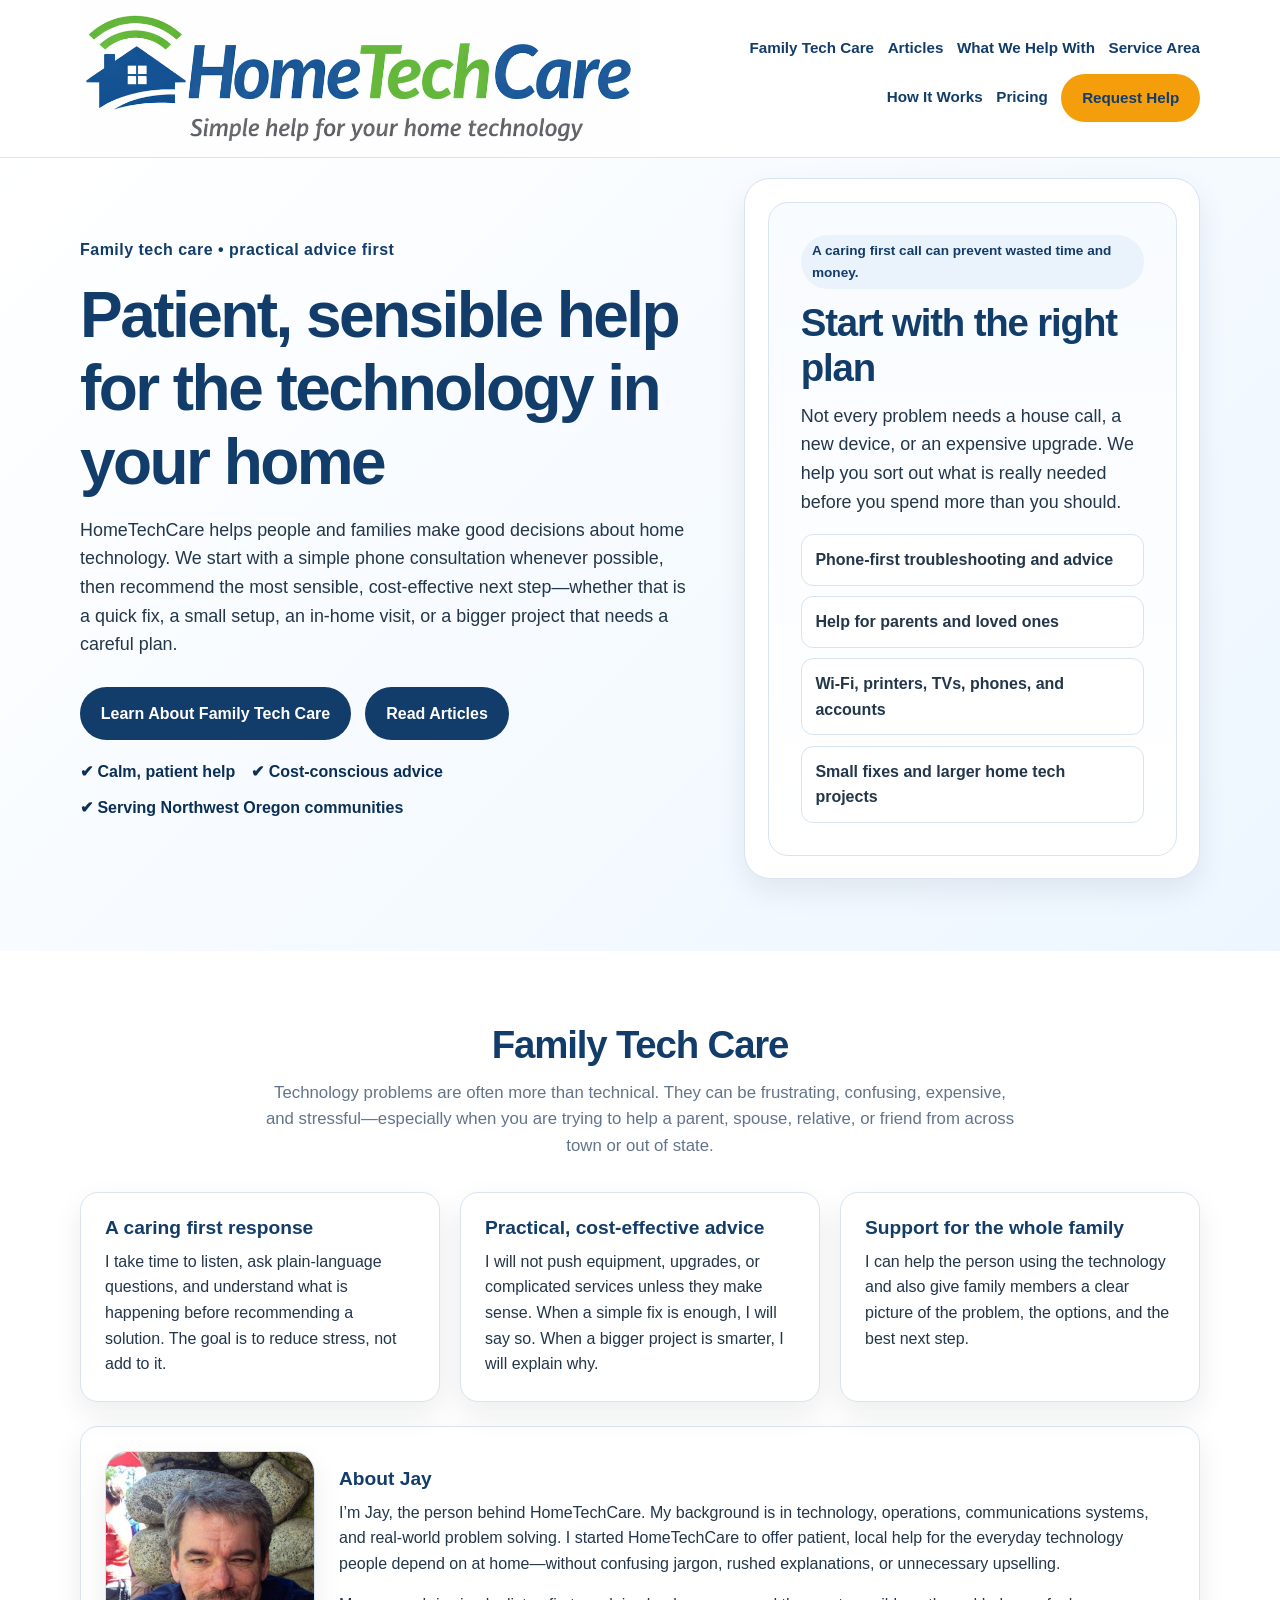
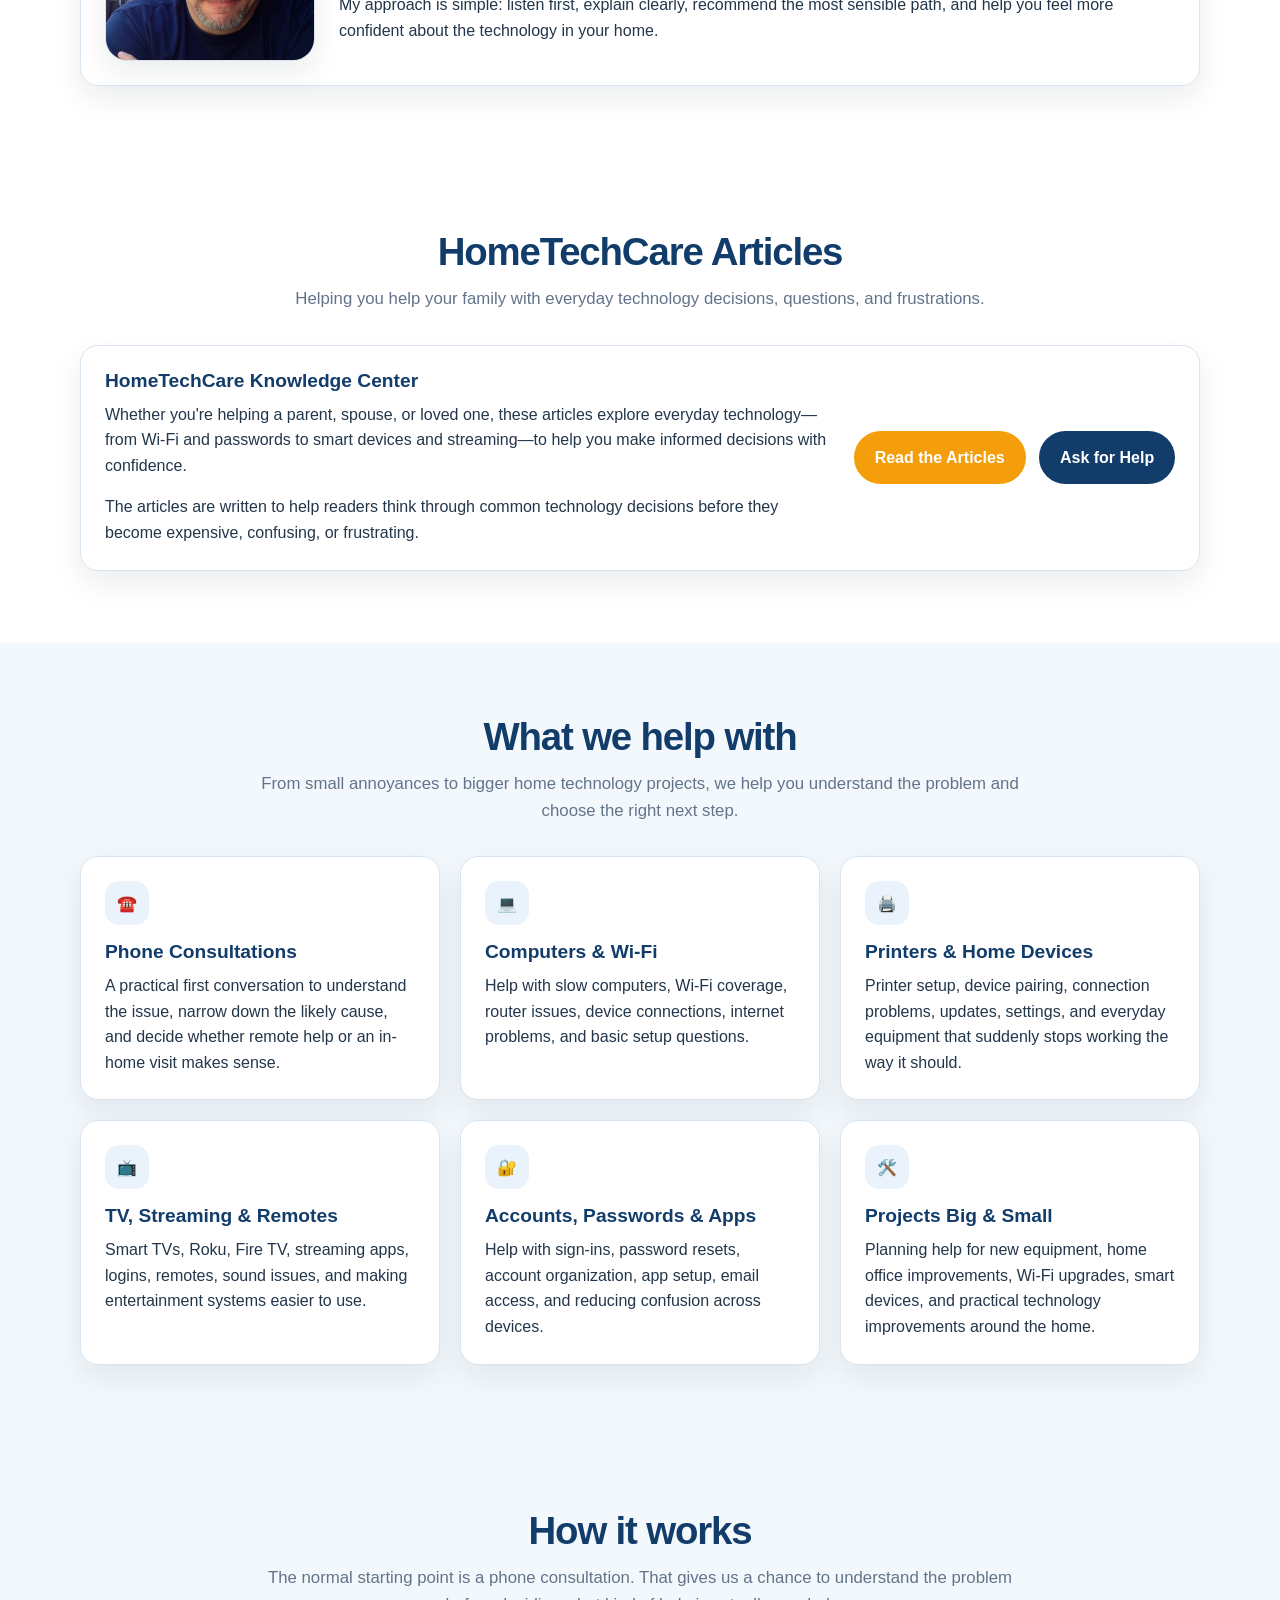
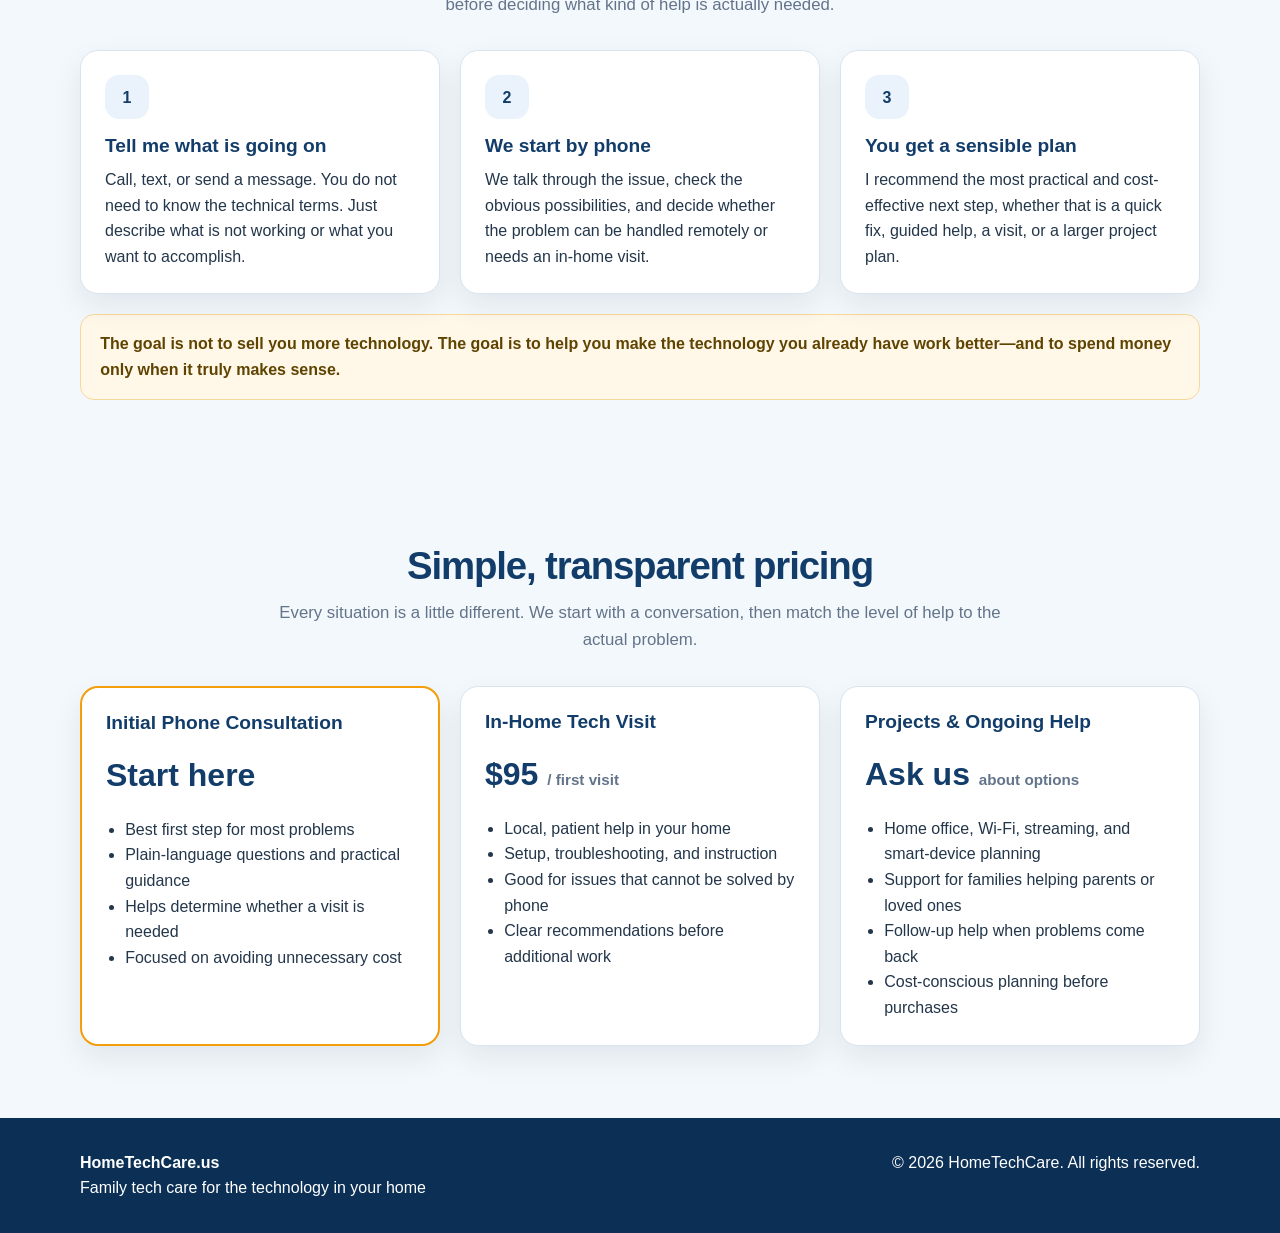
==== commit 2a9eed54: "Add files via upload" ====
--- a/index.html
+++ b/index.html
@@ -162,7 +162,7 @@
           </div>
           <div class="articles-actions">
             <a href="https://jamesbernardwhite26-wrhqn.wordpress.com/" class="cta-button" target="_blank" rel="noopener">Read the Articles</a>
-            <a href="#contact" class="secondary-button">Ask for Help</a>
+            <a href="/tellme/" class="secondary-button">Ask for Help</a>
           </div>
         </div>
       </div>
@@ -328,234 +328,6 @@
       </div>
     </section>
 
-    <section>
-      <div class="container">
-        <div id="contact" class="cta-band anchor-target">
-          <div>
-            <h2>Tell me what you need help with</h2>
-            <p>
-              Start by sharing what is going on in plain English. I will review it, ask a few practical questions,
-              and help you decide the most sensible next step.
-            </p>
-          </div>
-          <div>
-            <a href="tel:+15412247960" class="cta-button">Call or Text (541) 224-7960</a>
-          </div>
-        </div>
-
-        <form
-          class="contact-form"
-          action="https://formsubmit.co/hello@hometechcare.us"
-          method="POST"
-        >
-          <input type="hidden" name="_subject" value="🚨 NEW TECH HELP REQUEST - HomeTechCare" />
-          <input type="hidden" name="_next" value="https://hometechcare.us/thank-you.html" />
-          <input type="hidden" name="_bcc" value="e8yh4n9vus@pomail.net" />
-          <input type="hidden" name="source" id="source" />
-          <input type="hidden" name="landing_page" id="landing_page" />
-
-          <input
-            type="hidden"
-            name="_autoresponse"
-            value="Thank you for contacting HomeTechCare. We received your tech help request and will get back to you as soon as possible. Most requests begin with a simple phone consultation so we can understand the issue and recommend the most sensible next step. Please do not send passwords or private account information by email. If your issue is urgent, please call or text us directly."
-          />
-          <input type="hidden" name="_template" value="table" />
-          <input type="text" name="_honey" style="display:none" tabindex="-1" autocomplete="off" />
-
-          <div class="form-intro card">
-            <h3>Tell me what is going on</h3>
-            <p>
-              You do not need to know the technical terms. Answer what you can, skip what you do not know,
-              and describe the problem in your own words.
-            </p>
-            <p class="small-note">
-              Please do not include passwords, payment information, account numbers, or private login details in this form.
-            </p>
-          </div>
-
-          <div class="form-grid">
-            <div>
-              <label for="name"><strong>Your Name</strong></label>
-              <input id="name" name="name" type="text" required />
-            </div>
-
-            <div>
-              <label for="phone"><strong>Phone Number</strong></label>
-              <input id="phone" name="phone" type="tel" required />
-            </div>
-
-            <div>
-              <label for="email"><strong>Your Email</strong></label>
-              <input id="email" name="email" type="email" />
-            </div>
-
-            <div>
-              <label for="preferred-contact"><strong>Best way to contact you</strong></label>
-              <select id="preferred-contact" name="preferred_contact">
-                <option value="">Please choose</option>
-                <option>Call me</option>
-                <option>Text me</option>
-                <option>Email me</option>
-                <option>Any of these is fine</option>
-              </select>
-            </div>
-
-            <div>
-              <label for="best-time"><strong>Best time to reach you</strong></label>
-              <input id="best-time" name="best_time_to_contact" type="text" placeholder="Example: weekday mornings, after 4 PM, weekends" />
-            </div>
-
-            <div>
-              <label for="help-for"><strong>Who needs help?</strong></label>
-              <select id="help-for" name="help_for">
-                <option value="">Please choose</option>
-                <option>Me</option>
-                <option>A parent or loved one</option>
-                <option>My household or family</option>
-                <option>Someone else</option>
-              </select>
-            </div>
-
-            <div style="grid-column: 1 / -1;">
-              <label><strong>What kind of help do you need?</strong></label>
-              <div class="check-grid">
-                <label><input type="checkbox" name="help_needed[]" value="Wi-Fi or internet problems"  /> <span>Wi-Fi or internet problems</span></label>
-                <label><input type="checkbox" name="help_needed[]" value="Computer running slow or not working"  /> <span>Computer running slow or not working</span></label>
-                <label><input type="checkbox" name="help_needed[]" value="Printer setup or printer problem"  /> <span>Printer setup or printer problem</span></label>
-                <label><input type="checkbox" name="help_needed[]" value="Phone or tablet help"  /> <span>Phone or tablet help</span></label>
-                <label><input type="checkbox" name="help_needed[]" value="Email, passwords, or account access"  /> <span>Email, passwords, or account access</span></label>
-                <label><input type="checkbox" name="help_needed[]" value="TV, streaming, Roku, Fire TV, or remotes"  /> <span>TV, streaming, Roku, Fire TV, or remotes</span></label>
-                <label><input type="checkbox" name="help_needed[]" value="Smart home devices"  /> <span>Smart home devices</span></label>
-                <label><input type="checkbox" name="help_needed[]" value="New device setup or data transfer"  /> <span>New device setup or data transfer</span></label>
-                <label><input type="checkbox" name="help_needed[]" value="Photos, cloud storage, backup, or files"  /> <span>Photos, cloud storage, backup, or files</span></label>
-                <label><input type="checkbox" name="help_needed[]" value="Scam, pop-up, or security concern"  /> <span>Scam, pop-up, or security concern</span></label>
-                <label><input type="checkbox" name="help_needed[]" value="Help for a parent or loved one"  /> <span>Help for a parent or loved one</span></label>
-                <label><input type="checkbox" name="help_needed[]" value="Not sure - I need help figuring it out"  /> <span>Not sure — I need help figuring it out</span></label>
-              </div>
-            </div>
-
-            <div style="grid-column: 1 / -1;">
-              <label for="message"><strong>What is going on?</strong></label>
-              <textarea
-                id="message"
-                name="message"
-                rows="6"
-                required
-                placeholder="Describe what you are trying to do, what is not working, when it started, and anything you have already tried. Plain English is perfect."
-              ></textarea>
-            </div>
-
-            <div style="grid-column: 1 / -1;">
-              <label><strong>Devices involved</strong> <span class="small-note">(check any that apply)</span></label>
-              <div class="check-grid">
-                <label><input type="checkbox" name="devices_involved[]" value="Windows computer"  /> <span>Windows computer</span></label>
-                <label><input type="checkbox" name="devices_involved[]" value="Mac computer"  /> <span>Mac computer</span></label>
-                <label><input type="checkbox" name="devices_involved[]" value="iPhone"  /> <span>iPhone</span></label>
-                <label><input type="checkbox" name="devices_involved[]" value="Android phone"  /> <span>Android phone</span></label>
-                <label><input type="checkbox" name="devices_involved[]" value="iPad or tablet"  /> <span>iPad or tablet</span></label>
-                <label><input type="checkbox" name="devices_involved[]" value="Printer"  /> <span>Printer</span></label>
-                <label><input type="checkbox" name="devices_involved[]" value="Router or Wi-Fi equipment"  /> <span>Router or Wi-Fi equipment</span></label>
-                <label><input type="checkbox" name="devices_involved[]" value="Smart TV"  /> <span>Smart TV</span></label>
-                <label><input type="checkbox" name="devices_involved[]" value="Streaming device"  /> <span>Streaming device</span></label>
-                <label><input type="checkbox" name="devices_involved[]" value="Smart home device"  /> <span>Smart home device</span></label>
-              </div>
-            </div>
-
-            <div>
-              <label for="device-details"><strong>Device brand/model, if known</strong></label>
-              <input id="device-details" name="device_brand_model" type="text" placeholder="Example: iPhone 13, HP printer, Dell laptop" />
-            </div>
-
-            <div>
-              <label for="operating-system"><strong>Operating system, if known</strong></label>
-              <input id="operating-system" name="operating_system" type="text" placeholder="Example: Windows 11, macOS, iOS 18, Android, not sure" />
-            </div>
-
-            <div>
-              <label for="internet-provider"><strong>Internet provider, if relevant</strong></label>
-              <select id="internet-provider" name="internet_provider">
-                <option value="">Please choose</option>
-                <option>Spectrum</option>
-                <option>Ziply Fiber</option>
-                <option>T-Mobile Home Internet</option>
-                <option>Verizon Home Internet</option>
-                <option>CenturyLink / Lumen</option>
-                <option>Xfinity</option>
-                <option>Other</option>
-                <option>Not sure</option>
-                <option>Not relevant to this issue</option>
-              </select>
-            </div>
-
-            <div>
-              <label for="internet-scope"><strong>If internet/Wi-Fi, what is affected?</strong></label>
-              <select id="internet-scope" name="internet_wifi_scope">
-                <option value="">Please choose</option>
-                <option>One device</option>
-                <option>Several devices</option>
-                <option>Everything in the house</option>
-                <option>Only certain rooms</option>
-                <option>Not sure</option>
-                <option>Not relevant</option>
-              </select>
-            </div>
-
-            <div>
-              <label for="router-location"><strong>Router/modem location, if known</strong></label>
-              <input id="router-location" name="router_modem_location" type="text" placeholder="Example: office, living room, garage, closet, not sure" />
-            </div>
-
-            <div>
-              <label for="wifi-password"><strong>Do you know your Wi-Fi name/password?</strong></label>
-              <select id="wifi-password" name="wifi_name_password_available">
-                <option value="">Please choose</option>
-                <option>Yes, I can have it available</option>
-                <option>No</option>
-                <option>Not sure</option>
-                <option>Not relevant</option>
-              </select>
-            </div>
-
-            <div>
-              <label for="urgency"><strong>How urgent is this?</strong></label>
-              <select id="urgency" name="urgency">
-                <option value="">Please choose</option>
-                <option>Not urgent</option>
-                <option>Within the next few days</option>
-                <option>As soon as possible</option>
-                <option>Urgent - no internet, cannot work, or cannot communicate</option>
-              </select>
-            </div>
-
-            <div>
-              <label for="next-step"><strong>Preferred next step</strong></label>
-              <select id="next-step" name="preferred_next_step">
-                <option value="">Please choose</option>
-                <option>Phone consultation first</option>
-                <option>Text or email first</option>
-                <option>In-home visit</option>
-                <option>Not sure - please recommend the best next step</option>
-              </select>
-            </div>
-          </div>
-
-          <div class="form-actions">
-            <button type="submit" class="cta-button form-button">Send Tech Help Request</button>
-            <span class="small-note form-note">Not sure what the problem is? That is completely okay. We will figure it out together.</span>
-          </div>
-        </form>
-
-        <div class="contact-list">
-          <div class="contact-item">Phone: (541) 224-7960</div>
-          <div class="contact-item">Email: hello@hometechcare.us</div>
-          <div class="contact-item">Service Area: Northwest Oregon communities</div>
-        </div>
-
-        <p class="small-note">
-          HomeTechCare provides technology setup assistance, education, planning, and support. We do not perform licensed electrical work.
-        </p>
-      </div>
-    </section>
   </main>
 
   <footer class="footer">
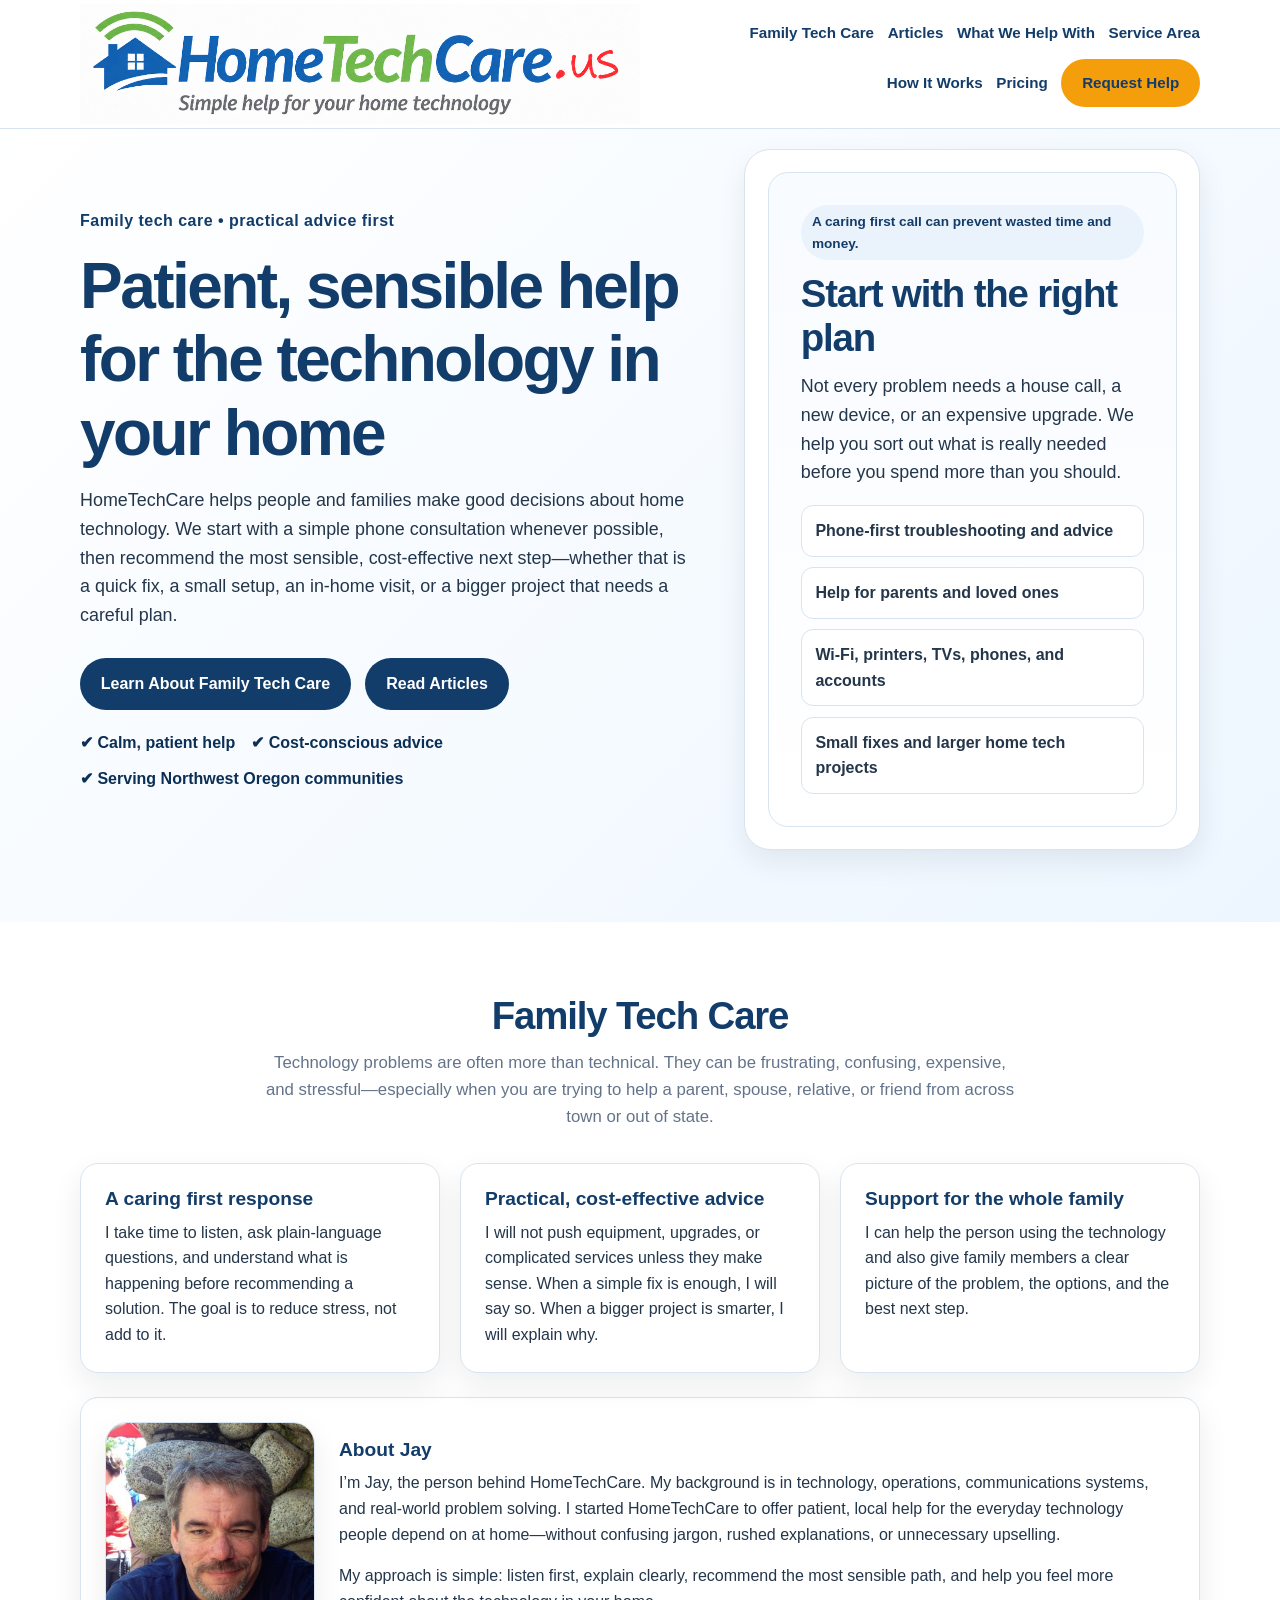
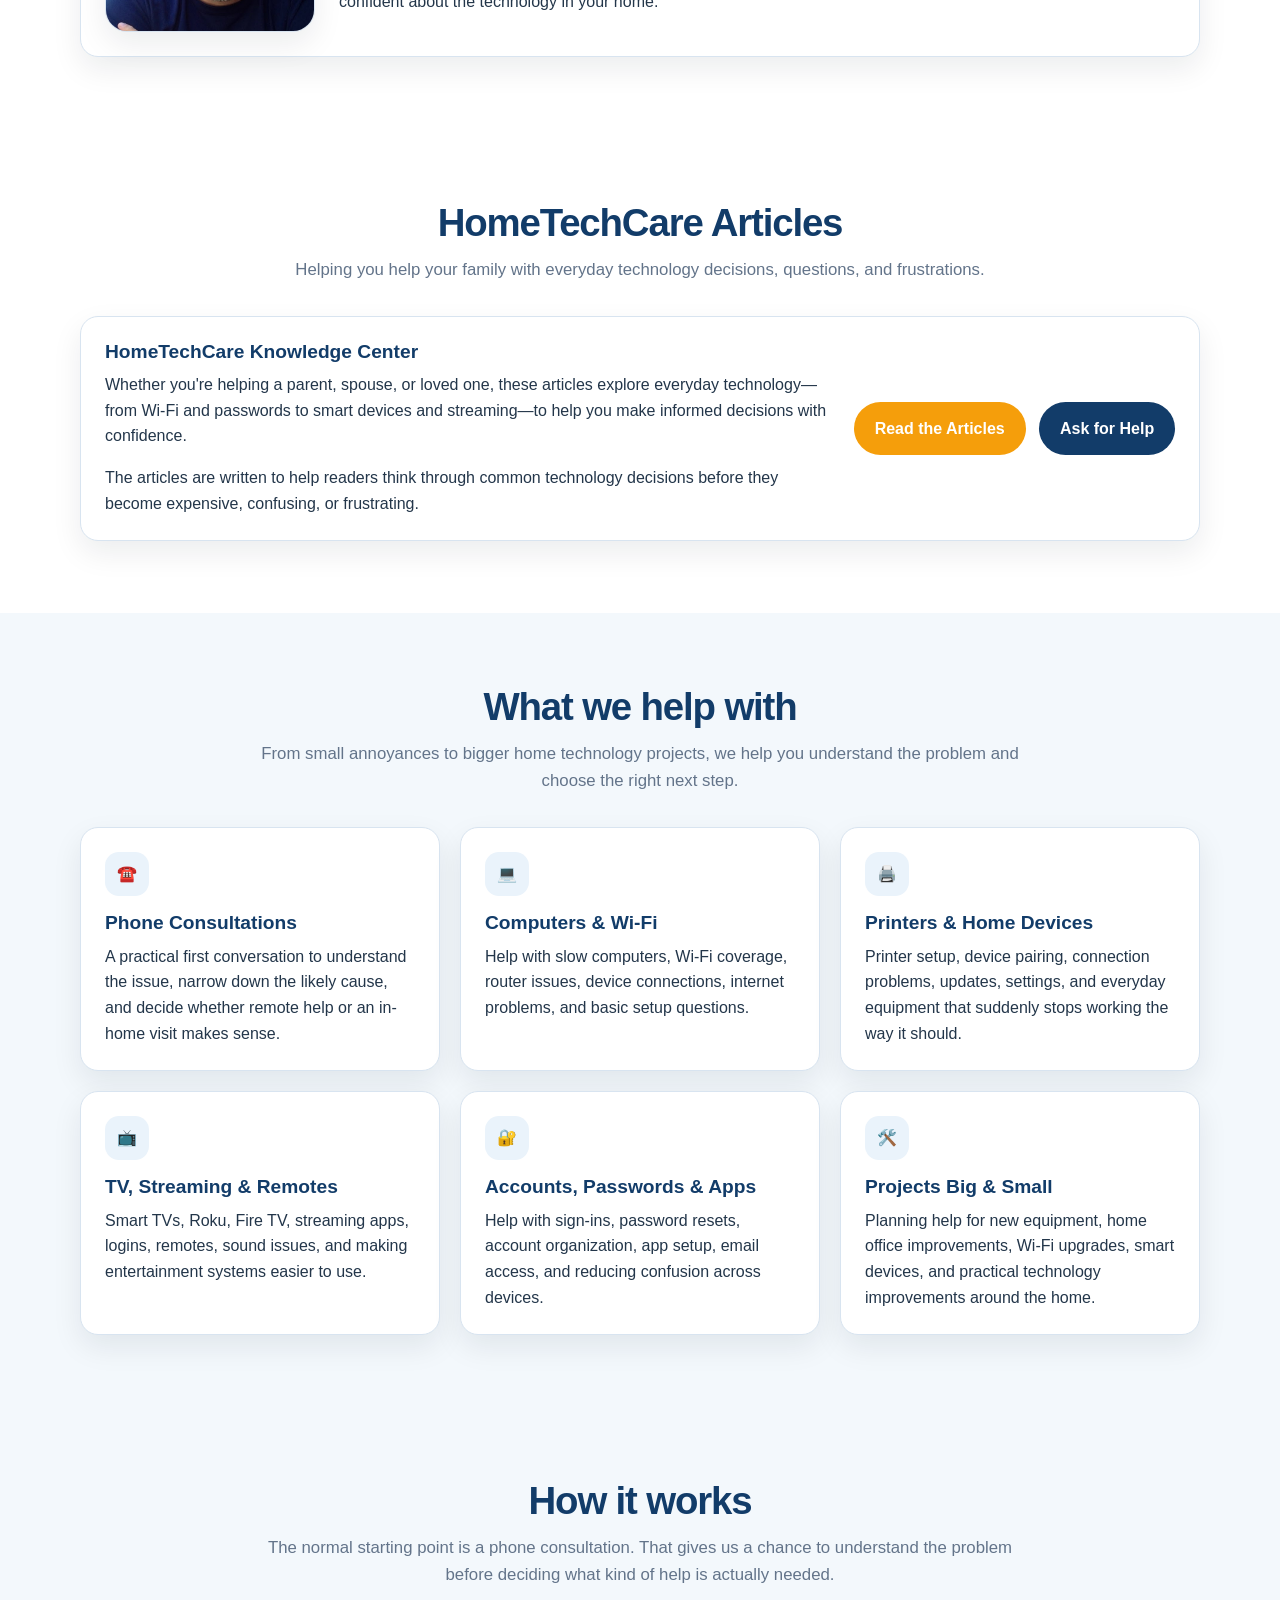
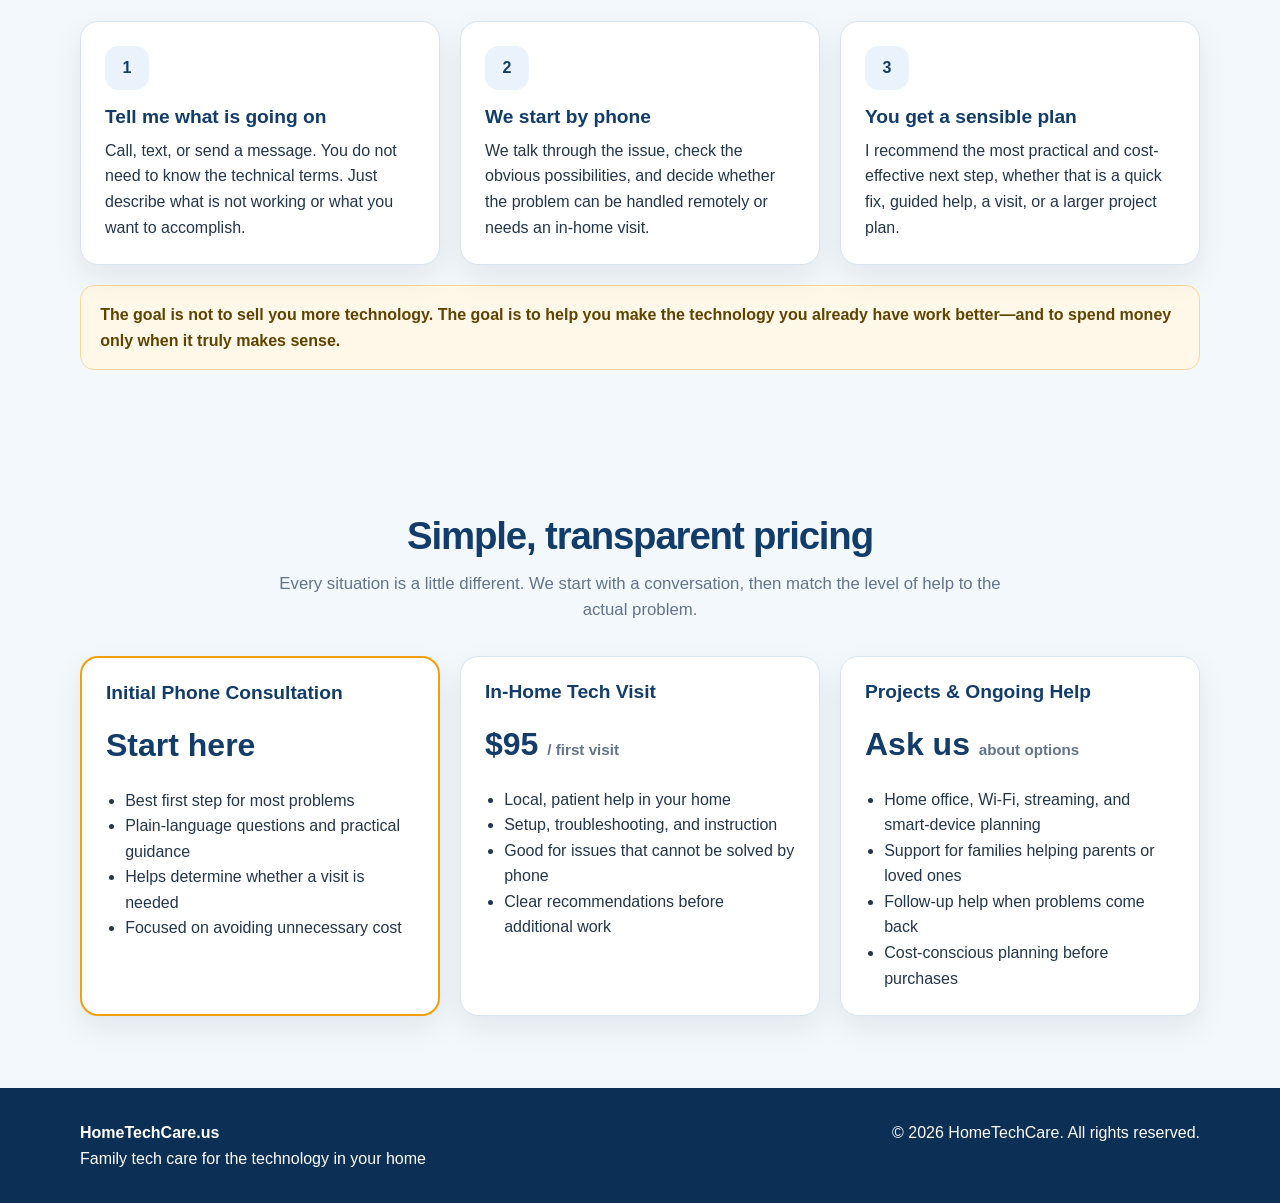
==== commit c6471744: "Add files via upload" ====
--- a/index.html
+++ b/index.html
@@ -4,7 +4,7 @@
    <meta charset="UTF-8" />
   <meta name="viewport" content="width=device-width, initial-scale=1.0" />
   <title>HomeTechCare | Family Tech Care for the Technology in Your Home</title>
-  <link rel="stylesheet" href="style.css" />
+  <link rel="stylesheet" href="style.css?v=site-logo-20261002" />
   <meta name="description" content="HomeTechCare provides patient, practical family tech care by phone consultation and local support for computers, Wi-Fi, printers, TVs, phones, passwords, smart devices, and home technology projects in Northwest Oregon communities" />
   <style>
     /* Keep the full intake button label readable within the existing header. */
@@ -21,7 +21,7 @@
   <header class="topbar">
     <div class="container topbar-inner">
       <a href="#top" class="brand" aria-label="HomeTechCare home">
-        <img src="HomeTechCare.png" alt="HomeTechCare" class="brand-logo" />
+        <img src="HomeTechCare-site.png" alt="HomeTechCare.us" class="brand-logo" />
       </a>
 
       <nav class="nav" aria-label="Main navigation">
--- a/style.css
+++ b/style.css
@@ -1,664 +1,672 @@
-:root {
-  --blue: #123c69;
-  --blue-2: #0b2f55;
-  --blue-light: #eaf3fb;
-  --orange: #f59e0b;
-  --white: #ffffff;
-  --bg: #f3f8fc;
-  --text: #23364a;
-  --muted: #63748a;
-  --border: #d8e4f0;
-  --shadow: 0 12px 30px rgba(15, 23, 42, 0.08);
-  --radius: 18px;
-}
-
-* {
-  box-sizing: border-box;
-}
-
-html {
-  scroll-behavior: smooth;
-}
-
-body {
-  margin: 0;
-  font-family: Arial, Helvetica, sans-serif;
-  color: var(--text);
-  background: var(--bg);
-  line-height: 1.6;
-}
-
-img {
-  max-width: 100%;
-  display: block;
-}
-
-a {
-  color: var(--blue);
-}
-
-.container {
-  width: min(1120px, 92%);
-  margin: 0 auto;
-}
-
-/* Header / Logo */
-.topbar {
-  position: sticky;
-  top: 0;
-  z-index: 50;
-  background: rgba(255, 255, 255, 0.95);
-  border-bottom: 1px solid var(--border);
-  backdrop-filter: blur(10px);
-}
-
-.topbar-inner {
-  min-height: 128px;
-  display: flex;
-  align-items: center;
-  justify-content: space-between;
-  gap: 1.25rem;
-}
-
-.brand {
-  display: inline-flex;
-  align-items: center;
-  text-decoration: none;
-  flex-shrink: 0;
-}
-
-.brand-logo {
-  width: 560px;
-  height: auto;
-  max-width: none;
-  max-height: none;
-  object-fit: contain;
-  flex-shrink: 0;
-}
-
-.nav {
-  display: flex;
-  align-items: center;
-  justify-content: flex-end;
-  gap: 0.85rem;
-  flex-wrap: wrap;
-  font-size: 0.95rem;
-}
-
-.nav a {
-  text-decoration: none;
-  color: var(--blue);
-  font-weight: 700;
-  white-space: nowrap;
-}
-
-.nav a:hover {
-  color: var(--orange);
-}
-
-.anchor-target,
-section[id],
-main[id] {
-  scroll-margin-top: 160px;
-}
-
-/* Hero */
-.hero {
-  padding: 1.25rem 0 4.5rem;
-  background: linear-gradient(135deg, #ffffff 0%, #edf6ff 100%);
-}
-
-.hero-grid {
-  display: grid;
-  grid-template-columns: 1.15fr 0.85fr;
-  gap: 3rem;
-  align-items: center;
-}
-
-.eyebrow {
-  display: inline-block;
-  margin-bottom: 1rem;
-  color: var(--blue);
-  font-weight: 800;
-  letter-spacing: 0.03em;
-}
-
-h1,
-h2,
-h3 {
-  color: var(--blue);
-  line-height: 1.15;
-}
-
-h1 {
-  margin: 0 0 1rem;
-  font-size: clamp(2.35rem, 5vw, 4rem);
-  letter-spacing: -0.04em;
-}
-
-h2 {
-  margin: 0 0 0.75rem;
-  font-size: clamp(1.85rem, 3vw, 2.6rem);
-  letter-spacing: -0.03em;
-}
-
-h3 {
-  margin: 0 0 0.6rem;
-  font-size: 1.2rem;
-}
-
-p {
-  margin-top: 0;
-}
-
-.hero p {
-  font-size: 1.12rem;
-  max-width: 760px;
-}
-
-.hero-buttons {
-  display: flex;
-  gap: 0.9rem;
-  flex-wrap: wrap;
-  margin: 1.75rem 0 1.2rem;
-}
-
-.cta-button,
-.secondary-button,
-.form-button {
-  display: inline-flex;
-  align-items: center;
-  justify-content: center;
-  min-height: 48px;
-  padding: 0.85rem 1.3rem;
-  border-radius: 999px;
-  border: 0;
-  text-decoration: none;
-  font-weight: 800;
-  cursor: pointer;
-}
-
-.cta-button {
-  background: var(--orange);
-  color: #fff;
-}
-
-.secondary-button {
-  background: var(--blue);
-  color: #fff;
-}
-
-.cta-button:hover,
-.secondary-button:hover {
-  transform: translateY(-1px);
-}
-
-.hero-points {
-  display: flex;
-  flex-wrap: wrap;
-  gap: 0.65rem 1rem;
-  color: var(--blue-2);
-  font-weight: 700;
-}
-
-.hero-card {
-  background: #ffffff;
-  border: 1px solid var(--border);
-  border-radius: 26px;
-  padding: 1.4rem;
-  box-shadow: var(--shadow);
-}
-
-.mockup {
-  background: linear-gradient(180deg, #f8fbff, #ffffff);
-  border: 1px solid var(--border);
-  border-radius: 20px;
-  padding: 2rem;
-}
-
-.badge,
-.plan-badge {
-  display: inline-block;
-  margin-bottom: 0.75rem;
-  padding: 0.35rem 0.7rem;
-  border-radius: 999px;
-  background: var(--blue-light);
-  color: var(--blue);
-  font-weight: 800;
-  font-size: 0.85rem;
-}
-
-.mini-list {
-  display: grid;
-  gap: 0.65rem;
-  margin-top: 1rem;
-}
-
-.mini-item {
-  padding: 0.75rem 0.85rem;
-  background: #fff;
-  border: 1px solid var(--border);
-  border-radius: 12px;
-  font-weight: 700;
-}
-
-/* Sections */
-section {
-  padding: 4.5rem 0;
-}
-
-.section-heading {
-  max-width: 760px;
-  margin: 0 auto 2rem;
-  text-align: center;
-}
-
-.section-heading p {
-  color: var(--muted);
-  font-size: 1.05rem;
-  margin-bottom: 0;
-}
-
-.services-grid,
-.why-grid,
-.steps-grid,
-.grid-3,
-.plans-grid {
-  display: grid;
-  gap: 1.25rem;
-}
-
-.services-grid {
-  grid-template-columns: repeat(3, 1fr);
-}
-
-.why-grid {
-  grid-template-columns: repeat(4, 1fr);
-}
-
-.steps-grid,
-.grid-3,
-.plans-grid {
-  grid-template-columns: repeat(3, 1fr);
-}
-
-.card {
-  background: #fff;
-  border: 1px solid var(--border);
-  border-radius: var(--radius);
-  padding: 1.5rem;
-  box-shadow: var(--shadow);
-}
-
-.card p:last-child,
-.card ul:last-child {
-  margin-bottom: 0;
-}
-
-.service-icon,
-.step-number {
-  width: 44px;
-  height: 44px;
-  display: flex;
-  align-items: center;
-  justify-content: center;
-  margin-bottom: 1rem;
-  border-radius: 14px;
-  background: var(--blue-light);
-  color: var(--blue);
-  font-weight: 900;
-}
-
-.why-choose,
-.family-section {
-  background: #ffffff;
-}
-
-.plan {
-  position: relative;
-}
-
-.plan.featured {
-  border: 2px solid var(--orange);
-}
-
-.price {
-  margin: 1rem 0;
-  color: var(--blue);
-  font-size: 2rem;
-  font-weight: 900;
-}
-
-.price span {
-  font-size: 0.95rem;
-  color: var(--muted);
-  font-weight: 700;
-}
-
-.plan ul {
-  padding-left: 1.2rem;
-}
-
-.muted-box {
-  margin-top: 1.25rem;
-  padding: 1rem 1.2rem;
-  border-radius: 14px;
-  background: #fff7e8;
-  border: 1px solid #f8d79b;
-  color: #5f4300;
-  font-weight: 700;
-}
-
-/* About Jay */
-.about-card {
-  margin-top: 1.5rem;
-}
-
-.about-jay-grid {
-  display: grid;
-  grid-template-columns: 210px 1fr;
-  gap: 1.5rem;
-  align-items: center;
-}
-
-.about-photo {
-  width: 210px;
-  height: 210px;
-  object-fit: cover;
-  border-radius: 22px;
-  border: 1px solid var(--border);
-  box-shadow: var(--shadow);
-  background: #fff;
-}
-
-
-
-/* Articles / Knowledge Center */
-.articles-section {
-  background: #ffffff;
-}
-
-.articles-card {
-  display: flex;
-  align-items: center;
-  justify-content: space-between;
-  gap: 1.5rem;
-}
-
-.articles-card p {
-  max-width: 760px;
-}
-
-.articles-actions {
-  display: flex;
-  gap: 0.85rem;
-  flex-wrap: wrap;
-  justify-content: flex-end;
-  flex-shrink: 0;
-}
-
-/* Contact / Intake form */
-.cta-band {
-  display: flex;
-  align-items: center;
-  justify-content: space-between;
-  gap: 1.5rem;
-  margin-bottom: 1.5rem;
-  padding: 2rem;
-  border-radius: 22px;
-  background: var(--blue);
-  color: #fff;
-  box-shadow: var(--shadow);
-}
-
-.cta-band h2,
-.cta-band p {
-  color: #fff;
-  margin-bottom: 0.3rem;
-}
-
-.contact-form {
-  margin-top: 1.5rem;
-  background: #fff;
-  border: 1px solid var(--border);
-  border-radius: 22px;
-  padding: 1.75rem;
-  box-shadow: var(--shadow);
-}
-
-.form-grid {
-  display: grid;
-  grid-template-columns: repeat(2, 1fr);
-  gap: 1rem;
-}
-
-label,
-.checkbox-group-title {
-  display: block;
-  margin-bottom: 0.45rem;
-  color: var(--blue-2);
-  font-weight: 800;
-}
-
-input:not([type="checkbox"]):not([type="radio"]),
-select,
-textarea {
-  width: 100%;
-  min-height: 46px;
-  padding: 0.8rem 0.9rem;
-  border: 1px solid #cbd8e6;
-  border-radius: 12px;
-  background: #fff;
-  color: var(--text);
-  font: inherit;
-}
-
-textarea {
-  min-height: 145px;
-  resize: vertical;
-}
-
-/* Checkbox groups */
-.check-grid,
-.checkbox-grid {
-  display: grid;
-  grid-template-columns: repeat(3, minmax(0, 1fr));
-  gap: 0.75rem;
-  margin-top: 0.75rem;
-}
-
-.check-grid label,
-.checkbox-grid label {
-  display: flex;
-  align-items: flex-start;
-  justify-content: flex-start;
-  gap: 0.65rem;
-  margin: 0;
-  padding: 0.85rem 1rem;
-  border: 1px solid var(--border);
-  border-radius: 12px;
-  background: #f8fbff;
-  color: var(--text);
-  font-size: 0.95rem;
-  font-weight: 700;
-  line-height: 1.3;
-  cursor: pointer;
-}
-
-.check-grid label:hover,
-.checkbox-grid label:hover {
-  background: #eef6ff;
-  border-color: #8bb8e8;
-}
-
-/* Important: keep checkbox inputs from inheriting text-field styling */
-input[type="checkbox"] {
-  width: 16px;
-  height: 16px;
-  min-width: 16px;
-  min-height: 16px;
-  max-width: 16px;
-  max-height: 16px;
-  padding: 0;
-  margin: 2px 0 0 0;
-  flex: 0 0 16px;
-  accent-color: #2563eb;
-}
-
-.check-grid span,
-.checkbox-grid span {
-  display: inline;
-  flex: 1;
-}
-
-.check-grid input[type="checkbox"]:checked + span,
-.checkbox-grid input[type="checkbox"]:checked + span {
-  color: var(--blue);
-  font-weight: 900;
-}
-
-.small-note {
-  color: var(--muted);
-  font-size: 0.9rem;
-}
-
-.form-actions {
-  display: flex;
-  align-items: center;
-  gap: 1rem;
-  flex-wrap: wrap;
-  margin-top: 1.25rem;
-}
-
-.form-note {
-  margin: 0;
-}
-
-.contact-list {
-  display: grid;
-  grid-template-columns: repeat(3, 1fr);
-  gap: 1rem;
-  margin-top: 1.5rem;
-}
-
-.contact-item {
-  padding: 1rem;
-  border-radius: 14px;
-  background: #fff;
-  border: 1px solid var(--border);
-  box-shadow: 0 8px 22px rgba(15, 23, 42, 0.05);
-}
-
-/* Footer */
-.footer {
-  padding: 2rem 0;
-  background: var(--blue-2);
-  color: #fff;
-}
-
-.footer-top {
-  display: flex;
-  justify-content: space-between;
-  gap: 1rem;
-  flex-wrap: wrap;
-}
-
-/* Tablet */
-@media (max-width: 980px) {
-  .topbar-inner {
-    min-height: auto;
-    padding: 1rem 0;
-    align-items: flex-start;
-    flex-direction: column;
-  }
-
-  .brand-logo {
-    width: min(520px, 100%);
-    max-width: 100%;
-  }
-
-  .nav {
-    justify-content: flex-start;
-  }
-
-  .hero-grid,
-  .about-jay-grid {
-    grid-template-columns: 1fr;
-  }
-
-  .why-grid,
-  .services-grid,
-  .steps-grid,
-  .grid-3,
-  .plans-grid {
-    grid-template-columns: repeat(2, 1fr);
-  }
-
-  .contact-list {
-    grid-template-columns: 1fr;
-  }
-}
-
-/* Phone */
-@media (max-width: 760px) {
-  .topbar-inner,
-  .cta-band,
-  .articles-card,
-  .footer-top {
-    align-items: flex-start;
-    flex-direction: column;
-  }
-
-  .brand-logo {
-    width: 100%;
-    max-width: 340px;
-    height: auto;
-    max-height: none;
-    object-fit: contain;
-  }
-
-  .nav {
-    gap: 0.75rem;
-  }
-
-  .hero {
-    padding: 3.5rem 0;
-  }
-
-  section {
-    padding: 3rem 0;
-  }
-
-  .why-grid,
-  .services-grid,
-  .steps-grid,
-  .grid-3,
-  .plans-grid,
-  .form-grid,
-  .check-grid,
-  .checkbox-grid {
-    grid-template-columns: 1fr;
-  }
-
-  .hero-buttons,
-  .articles-actions,
-  .form-actions {
-    flex-direction: column;
-    align-items: stretch;
-  }
-
-  .cta-button,
-  .secondary-button,
-  .form-button {
-    width: 100%;
-  }
-
-  .contact-form {
-    padding: 1.25rem;
-  }
-
-  .about-photo {
-    width: 220px;
-    height: 220px;
-  }
-}
+:root {
+  --blue: #123c69;
+  --blue-2: #0b2f55;
+  --blue-light: #eaf3fb;
+  --orange: #f59e0b;
+  --white: #ffffff;
+  --bg: #f3f8fc;
+  --text: #23364a;
+  --muted: #63748a;
+  --border: #d8e4f0;
+  --shadow: 0 12px 30px rgba(15, 23, 42, 0.08);
+  --radius: 18px;
+}
+
+* {
+  box-sizing: border-box;
+}
+
+html {
+  scroll-behavior: smooth;
+}
+
+body {
+  margin: 0;
+  font-family: Arial, Helvetica, sans-serif;
+  color: var(--text);
+  background: var(--bg);
+  line-height: 1.6;
+}
+
+img {
+  max-width: 100%;
+  display: block;
+}
+
+a {
+  color: var(--blue);
+}
+
+.container {
+  width: min(1120px, 92%);
+  margin: 0 auto;
+}
+
+/* Header / Logo */
+.topbar {
+  position: sticky;
+  top: 0;
+  z-index: 50;
+  background: rgba(255, 255, 255, 0.95);
+  border-bottom: 1px solid var(--border);
+  backdrop-filter: blur(10px);
+}
+
+.topbar-inner {
+  min-height: 128px;
+  display: flex;
+  align-items: center;
+  justify-content: space-between;
+  gap: 1.25rem;
+}
+
+.brand {
+  display: inline-flex;
+  align-items: center;
+  text-decoration: none;
+  flex-shrink: 0;
+}
+
+.brand-logo {
+  width: 560px;
+  height: auto;
+  max-width: none;
+  max-height: none;
+  object-fit: contain;
+  flex-shrink: 0;
+}
+
+.nav {
+  display: flex;
+  align-items: center;
+  justify-content: flex-end;
+  gap: 0.85rem;
+  flex-wrap: wrap;
+  font-size: 0.95rem;
+}
+
+.nav a {
+  text-decoration: none;
+  color: var(--blue);
+  font-weight: 700;
+  white-space: nowrap;
+}
+
+.nav a:hover {
+  color: var(--orange);
+}
+
+.anchor-target,
+section[id],
+main[id] {
+  scroll-margin-top: 160px;
+}
+
+/* Hero */
+.hero {
+  padding: 1.25rem 0 4.5rem;
+  background: linear-gradient(135deg, #ffffff 0%, #edf6ff 100%);
+}
+
+.hero-grid {
+  display: grid;
+  grid-template-columns: 1.15fr 0.85fr;
+  gap: 3rem;
+  align-items: center;
+}
+
+.eyebrow {
+  display: inline-block;
+  margin-bottom: 1rem;
+  color: var(--blue);
+  font-weight: 800;
+  letter-spacing: 0.03em;
+}
+
+h1,
+h2,
+h3 {
+  color: var(--blue);
+  line-height: 1.15;
+}
+
+h1 {
+  margin: 0 0 1rem;
+  font-size: clamp(2.35rem, 5vw, 4rem);
+  letter-spacing: -0.04em;
+}
+
+h2 {
+  margin: 0 0 0.75rem;
+  font-size: clamp(1.85rem, 3vw, 2.6rem);
+  letter-spacing: -0.03em;
+}
+
+h3 {
+  margin: 0 0 0.6rem;
+  font-size: 1.2rem;
+}
+
+p {
+  margin-top: 0;
+}
+
+.hero p {
+  font-size: 1.12rem;
+  max-width: 760px;
+}
+
+.hero-buttons {
+  display: flex;
+  gap: 0.9rem;
+  flex-wrap: wrap;
+  margin: 1.75rem 0 1.2rem;
+}
+
+.cta-button,
+.secondary-button,
+.form-button {
+  display: inline-flex;
+  align-items: center;
+  justify-content: center;
+  min-height: 48px;
+  padding: 0.85rem 1.3rem;
+  border-radius: 999px;
+  border: 0;
+  text-decoration: none;
+  font-weight: 800;
+  cursor: pointer;
+}
+
+.cta-button {
+  background: var(--orange);
+  color: #fff;
+}
+
+.secondary-button {
+  background: var(--blue);
+  color: #fff;
+}
+
+.cta-button:hover,
+.secondary-button:hover {
+  transform: translateY(-1px);
+}
+
+.hero-points {
+  display: flex;
+  flex-wrap: wrap;
+  gap: 0.65rem 1rem;
+  color: var(--blue-2);
+  font-weight: 700;
+}
+
+.hero-card {
+  background: #ffffff;
+  border: 1px solid var(--border);
+  border-radius: 26px;
+  padding: 1.4rem;
+  box-shadow: var(--shadow);
+}
+
+.mockup {
+  background: linear-gradient(180deg, #f8fbff, #ffffff);
+  border: 1px solid var(--border);
+  border-radius: 20px;
+  padding: 2rem;
+}
+
+.badge,
+.plan-badge {
+  display: inline-block;
+  margin-bottom: 0.75rem;
+  padding: 0.35rem 0.7rem;
+  border-radius: 999px;
+  background: var(--blue-light);
+  color: var(--blue);
+  font-weight: 800;
+  font-size: 0.85rem;
+}
+
+.mini-list {
+  display: grid;
+  gap: 0.65rem;
+  margin-top: 1rem;
+}
+
+.mini-item {
+  padding: 0.75rem 0.85rem;
+  background: #fff;
+  border: 1px solid var(--border);
+  border-radius: 12px;
+  font-weight: 700;
+}
+
+/* Sections */
+section {
+  padding: 4.5rem 0;
+}
+
+.section-heading {
+  max-width: 760px;
+  margin: 0 auto 2rem;
+  text-align: center;
+}
+
+.section-heading p {
+  color: var(--muted);
+  font-size: 1.05rem;
+  margin-bottom: 0;
+}
+
+.services-grid,
+.why-grid,
+.steps-grid,
+.grid-3,
+.plans-grid {
+  display: grid;
+  gap: 1.25rem;
+}
+
+.services-grid {
+  grid-template-columns: repeat(3, 1fr);
+}
+
+.why-grid {
+  grid-template-columns: repeat(4, 1fr);
+}
+
+.steps-grid,
+.grid-3,
+.plans-grid {
+  grid-template-columns: repeat(3, 1fr);
+}
+
+.card {
+  background: #fff;
+  border: 1px solid var(--border);
+  border-radius: var(--radius);
+  padding: 1.5rem;
+  box-shadow: var(--shadow);
+}
+
+.card p:last-child,
+.card ul:last-child {
+  margin-bottom: 0;
+}
+
+.service-icon,
+.step-number {
+  width: 44px;
+  height: 44px;
+  display: flex;
+  align-items: center;
+  justify-content: center;
+  margin-bottom: 1rem;
+  border-radius: 14px;
+  background: var(--blue-light);
+  color: var(--blue);
+  font-weight: 900;
+}
+
+.why-choose,
+.family-section {
+  background: #ffffff;
+}
+
+.plan {
+  position: relative;
+}
+
+.plan.featured {
+  border: 2px solid var(--orange);
+}
+
+.price {
+  margin: 1rem 0;
+  color: var(--blue);
+  font-size: 2rem;
+  font-weight: 900;
+}
+
+.price span {
+  font-size: 0.95rem;
+  color: var(--muted);
+  font-weight: 700;
+}
+
+.plan ul {
+  padding-left: 1.2rem;
+}
+
+.muted-box {
+  margin-top: 1.25rem;
+  padding: 1rem 1.2rem;
+  border-radius: 14px;
+  background: #fff7e8;
+  border: 1px solid #f8d79b;
+  color: #5f4300;
+  font-weight: 700;
+}
+
+/* About Jay */
+.about-card {
+  margin-top: 1.5rem;
+}
+
+.about-jay-grid {
+  display: grid;
+  grid-template-columns: 210px 1fr;
+  gap: 1.5rem;
+  align-items: center;
+}
+
+.about-photo {
+  width: 210px;
+  height: 210px;
+  object-fit: cover;
+  border-radius: 22px;
+  border: 1px solid var(--border);
+  box-shadow: var(--shadow);
+  background: #fff;
+}
+
+
+
+/* Articles / Knowledge Center */
+.articles-section {
+  background: #ffffff;
+}
+
+.articles-card {
+  display: flex;
+  align-items: center;
+  justify-content: space-between;
+  gap: 1.5rem;
+}
+
+.articles-card p {
+  max-width: 760px;
+}
+
+.articles-actions {
+  display: flex;
+  gap: 0.85rem;
+  flex-wrap: wrap;
+  justify-content: flex-end;
+  flex-shrink: 0;
+}
+
+/* Contact / Intake form */
+.cta-band {
+  display: flex;
+  align-items: center;
+  justify-content: space-between;
+  gap: 1.5rem;
+  margin-bottom: 1.5rem;
+  padding: 2rem;
+  border-radius: 22px;
+  background: var(--blue);
+  color: #fff;
+  box-shadow: var(--shadow);
+}
+
+.cta-band h2,
+.cta-band p {
+  color: #fff;
+  margin-bottom: 0.3rem;
+}
+
+.contact-form {
+  margin-top: 1.5rem;
+  background: #fff;
+  border: 1px solid var(--border);
+  border-radius: 22px;
+  padding: 1.75rem;
+  box-shadow: var(--shadow);
+}
+
+.form-grid {
+  display: grid;
+  grid-template-columns: repeat(2, 1fr);
+  gap: 1rem;
+}
+
+label,
+.checkbox-group-title {
+  display: block;
+  margin-bottom: 0.45rem;
+  color: var(--blue-2);
+  font-weight: 800;
+}
+
+input:not([type="checkbox"]):not([type="radio"]),
+select,
+textarea {
+  width: 100%;
+  min-height: 46px;
+  padding: 0.8rem 0.9rem;
+  border: 1px solid #cbd8e6;
+  border-radius: 12px;
+  background: #fff;
+  color: var(--text);
+  font: inherit;
+}
+
+textarea {
+  min-height: 145px;
+  resize: vertical;
+}
+
+/* Checkbox groups */
+.check-grid,
+.checkbox-grid {
+  display: grid;
+  grid-template-columns: repeat(3, minmax(0, 1fr));
+  gap: 0.75rem;
+  margin-top: 0.75rem;
+}
+
+.check-grid label,
+.checkbox-grid label {
+  display: flex;
+  align-items: flex-start;
+  justify-content: flex-start;
+  gap: 0.65rem;
+  margin: 0;
+  padding: 0.85rem 1rem;
+  border: 1px solid var(--border);
+  border-radius: 12px;
+  background: #f8fbff;
+  color: var(--text);
+  font-size: 0.95rem;
+  font-weight: 700;
+  line-height: 1.3;
+  cursor: pointer;
+}
+
+.check-grid label:hover,
+.checkbox-grid label:hover {
+  background: #eef6ff;
+  border-color: #8bb8e8;
+}
+
+/* Important: keep checkbox inputs from inheriting text-field styling */
+input[type="checkbox"] {
+  width: 16px;
+  height: 16px;
+  min-width: 16px;
+  min-height: 16px;
+  max-width: 16px;
+  max-height: 16px;
+  padding: 0;
+  margin: 2px 0 0 0;
+  flex: 0 0 16px;
+  accent-color: #2563eb;
+}
+
+.check-grid span,
+.checkbox-grid span {
+  display: inline;
+  flex: 1;
+}
+
+.check-grid input[type="checkbox"]:checked + span,
+.checkbox-grid input[type="checkbox"]:checked + span {
+  color: var(--blue);
+  font-weight: 900;
+}
+
+.small-note {
+  color: var(--muted);
+  font-size: 0.9rem;
+}
+
+.form-actions {
+  display: flex;
+  align-items: center;
+  gap: 1rem;
+  flex-wrap: wrap;
+  margin-top: 1.25rem;
+}
+
+.form-note {
+  margin: 0;
+}
+
+.contact-list {
+  display: grid;
+  grid-template-columns: repeat(3, 1fr);
+  gap: 1rem;
+  margin-top: 1.5rem;
+}
+
+.contact-item {
+  padding: 1rem;
+  border-radius: 14px;
+  background: #fff;
+  border: 1px solid var(--border);
+  box-shadow: 0 8px 22px rgba(15, 23, 42, 0.05);
+}
+
+/* Footer */
+.footer {
+  padding: 2rem 0;
+  background: var(--blue-2);
+  color: #fff;
+}
+
+.footer-top {
+  display: flex;
+  justify-content: space-between;
+  gap: 1rem;
+  flex-wrap: wrap;
+}
+
+/* Tablet */
+@media (max-width: 980px) {
+  .topbar-inner {
+    min-height: auto;
+    padding: 1rem 0;
+    align-items: flex-start;
+    flex-direction: column;
+  }
+
+  .brand-logo {
+    width: min(520px, 100%);
+    max-width: 100%;
+  }
+
+  .nav {
+    justify-content: flex-start;
+  }
+
+  .hero-grid,
+  .about-jay-grid {
+    grid-template-columns: 1fr;
+  }
+
+  .why-grid,
+  .services-grid,
+  .steps-grid,
+  .grid-3,
+  .plans-grid {
+    grid-template-columns: repeat(2, 1fr);
+  }
+
+  .contact-list {
+    grid-template-columns: 1fr;
+  }
+}
+
+/* Phone */
+@media (max-width: 760px) {
+  .topbar-inner,
+  .cta-band,
+  .articles-card,
+  .footer-top {
+    align-items: flex-start;
+    flex-direction: column;
+  }
+
+  .brand-logo {
+    width: 100%;
+    max-width: 340px;
+    height: auto;
+    max-height: none;
+    object-fit: contain;
+  }
+
+  .nav {
+    gap: 0.75rem;
+  }
+
+  .hero {
+    padding: 3.5rem 0;
+  }
+
+  section {
+    padding: 3rem 0;
+  }
+
+  .why-grid,
+  .services-grid,
+  .steps-grid,
+  .grid-3,
+  .plans-grid,
+  .form-grid,
+  .check-grid,
+  .checkbox-grid {
+    grid-template-columns: 1fr;
+  }
+
+  .hero-buttons,
+  .articles-actions,
+  .form-actions {
+    flex-direction: column;
+    align-items: stretch;
+  }
+
+  .cta-button,
+  .secondary-button,
+  .form-button {
+    width: 100%;
+  }
+
+  .contact-form {
+    padding: 1.25rem;
+  }
+
+  .about-photo {
+    width: 220px;
+    height: 220px;
+  }
+}
+
+/* Site-only .us logo: display the artwork without the image's outer white margins. */
+.brand-logo[src*="HomeTechCare-site.png"] {
+  aspect-ratio: 4.7 / 1;
+  height: auto;
+  object-fit: cover;
+  object-position: center;
+}
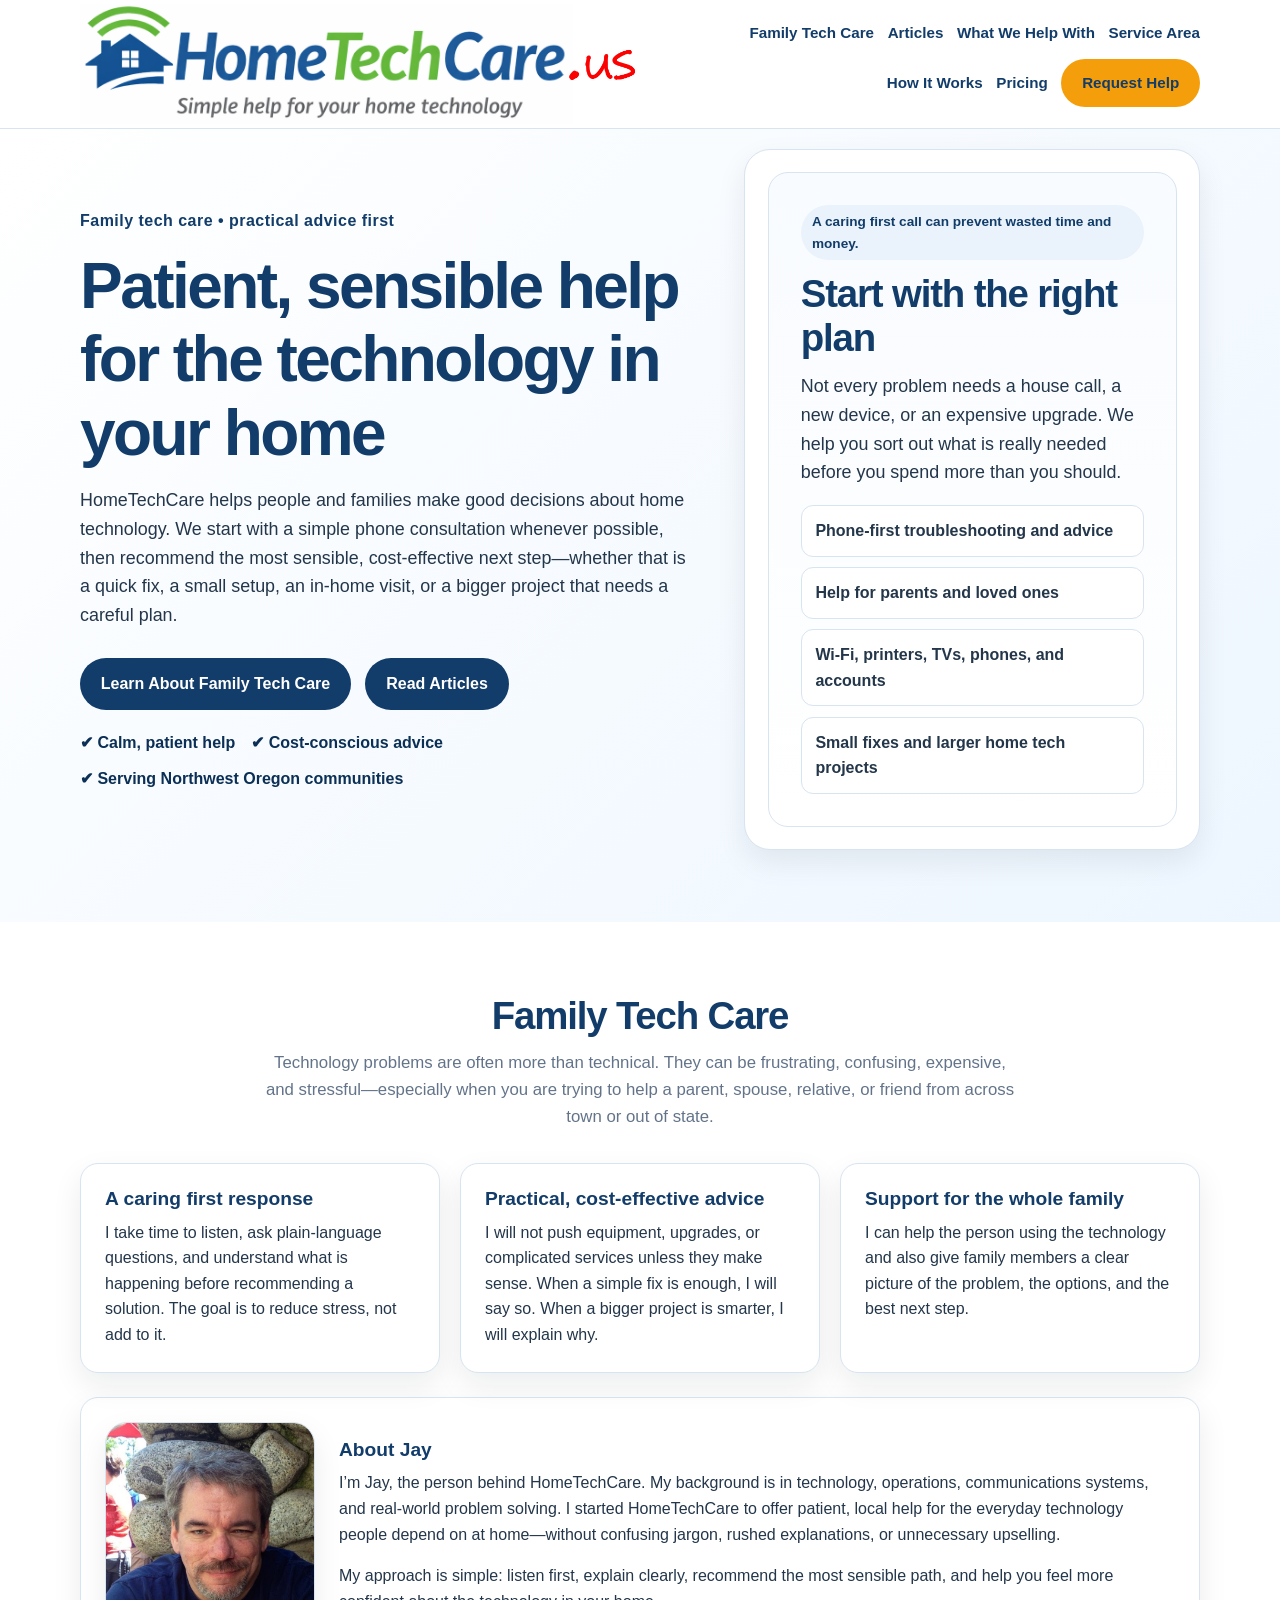
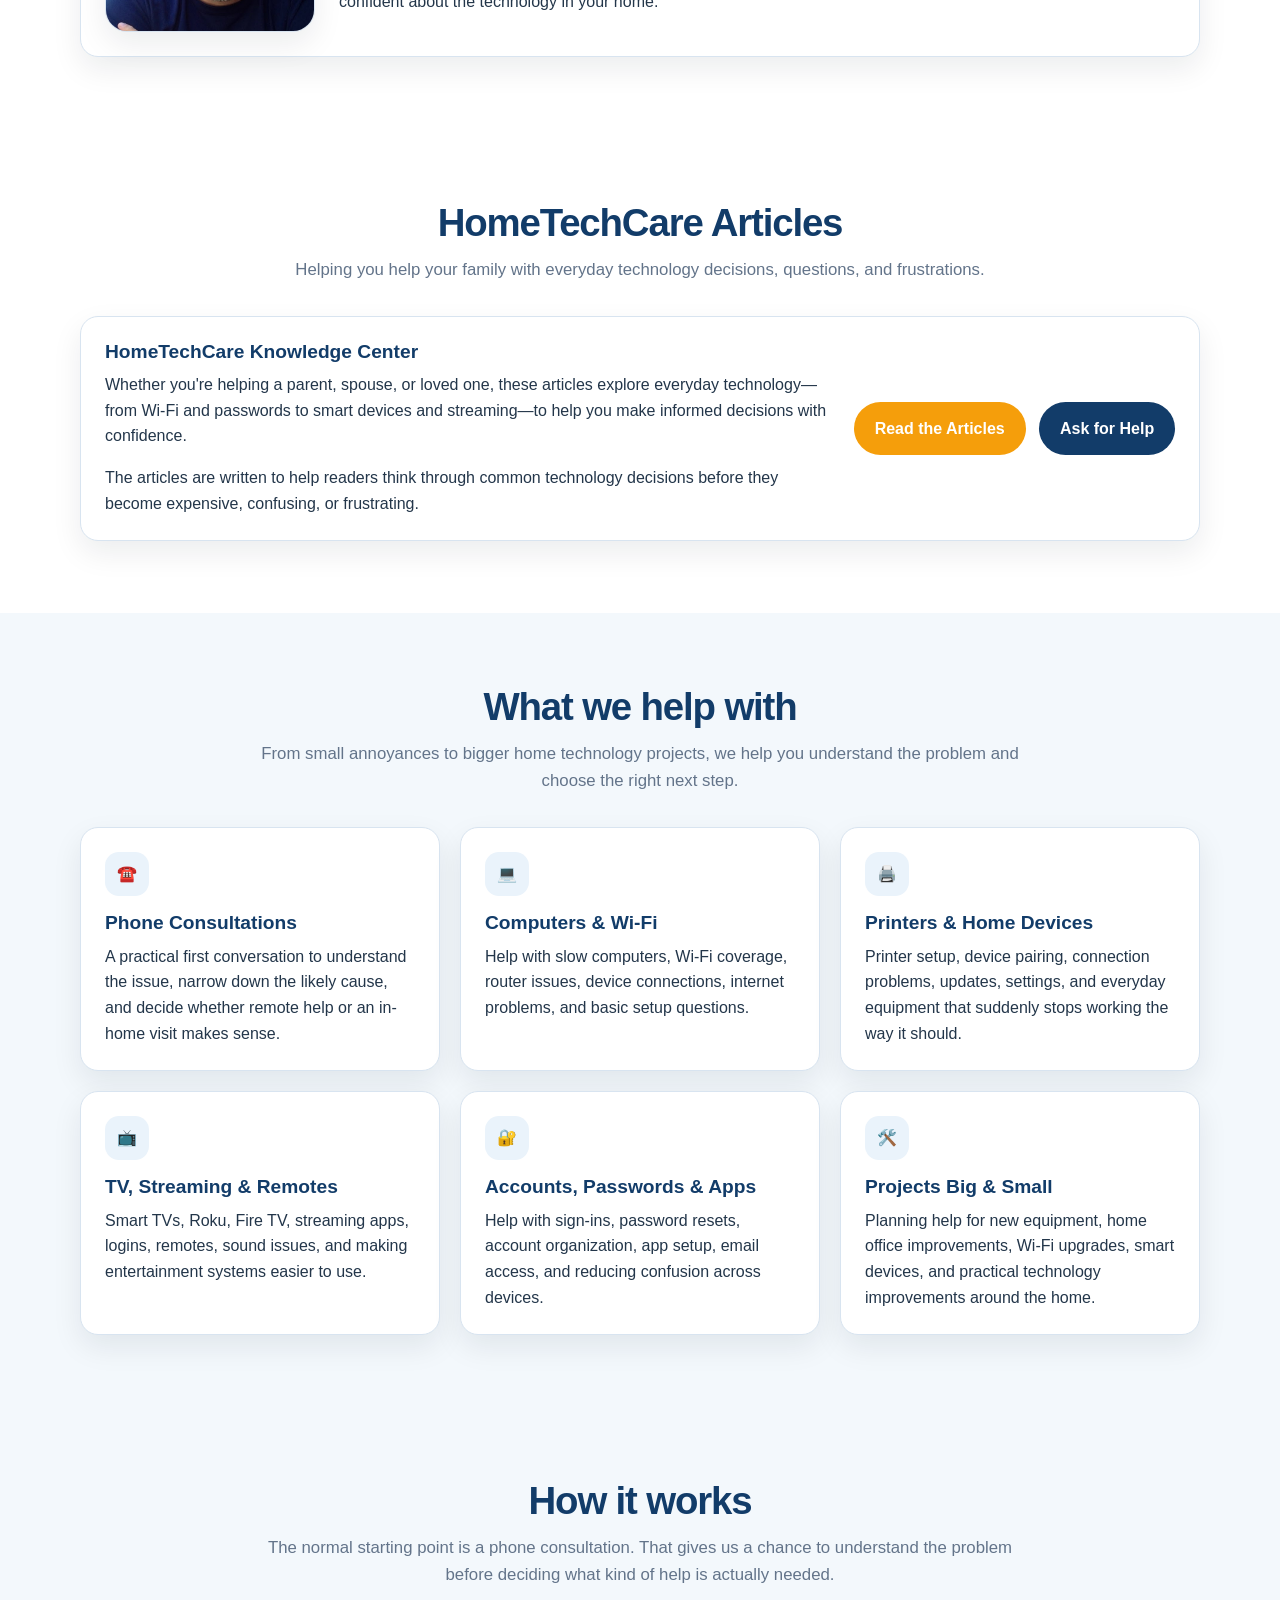
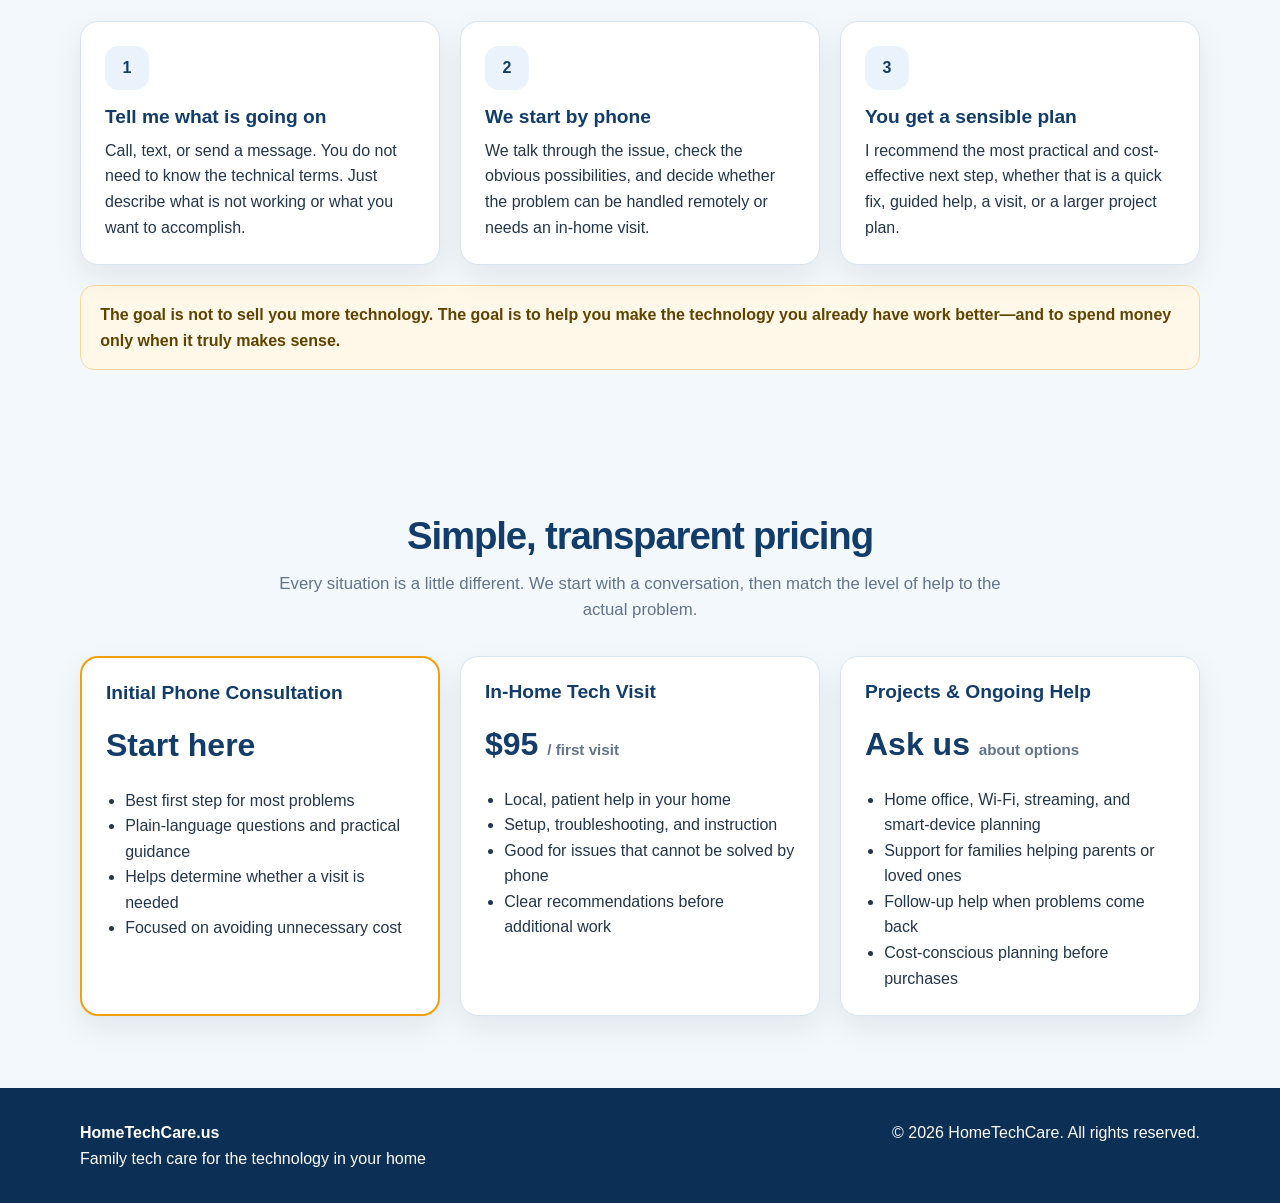
==== commit d64dec0b: "Add files via upload" ====
--- a/index.html
+++ b/index.html
@@ -4,7 +4,7 @@
    <meta charset="UTF-8" />
   <meta name="viewport" content="width=device-width, initial-scale=1.0" />
   <title>HomeTechCare | Family Tech Care for the Technology in Your Home</title>
-  <link rel="stylesheet" href="style.css?v=site-logo-20261002" />
+  <link rel="stylesheet" href="style.css?v=sharp-logo-20261002" />
   <meta name="description" content="HomeTechCare provides patient, practical family tech care by phone consultation and local support for computers, Wi-Fi, printers, TVs, phones, passwords, smart devices, and home technology projects in Northwest Oregon communities" />
   <style>
     /* Keep the full intake button label readable within the existing header. */
@@ -21,7 +21,7 @@
   <header class="topbar">
     <div class="container topbar-inner">
       <a href="#top" class="brand" aria-label="HomeTechCare home">
-        <img src="HomeTechCare-site.png" alt="HomeTechCare.us" class="brand-logo" />
+        <img src="HomeTechCare-site.svg?v=sharp-logo-20261002" alt="HomeTechCare.us" class="brand-logo" />
       </a>
 
       <nav class="nav" aria-label="Main navigation">
--- a/style.css
+++ b/style.css
@@ -663,10 +663,9 @@
   }
 }
 
-/* Site-only .us logo: display the artwork without the image's outer white margins. */
-.brand-logo[src*="HomeTechCare-site.png"] {
-  aspect-ratio: 4.7 / 1;
+
+/* Site-only logo: original artwork and handwritten .us, composed without resampling. */
+.brand-logo[src*="HomeTechCare-site.svg"] {
   height: auto;
-  object-fit: cover;
-  object-position: center;
-}
+  object-fit: contain;
+}
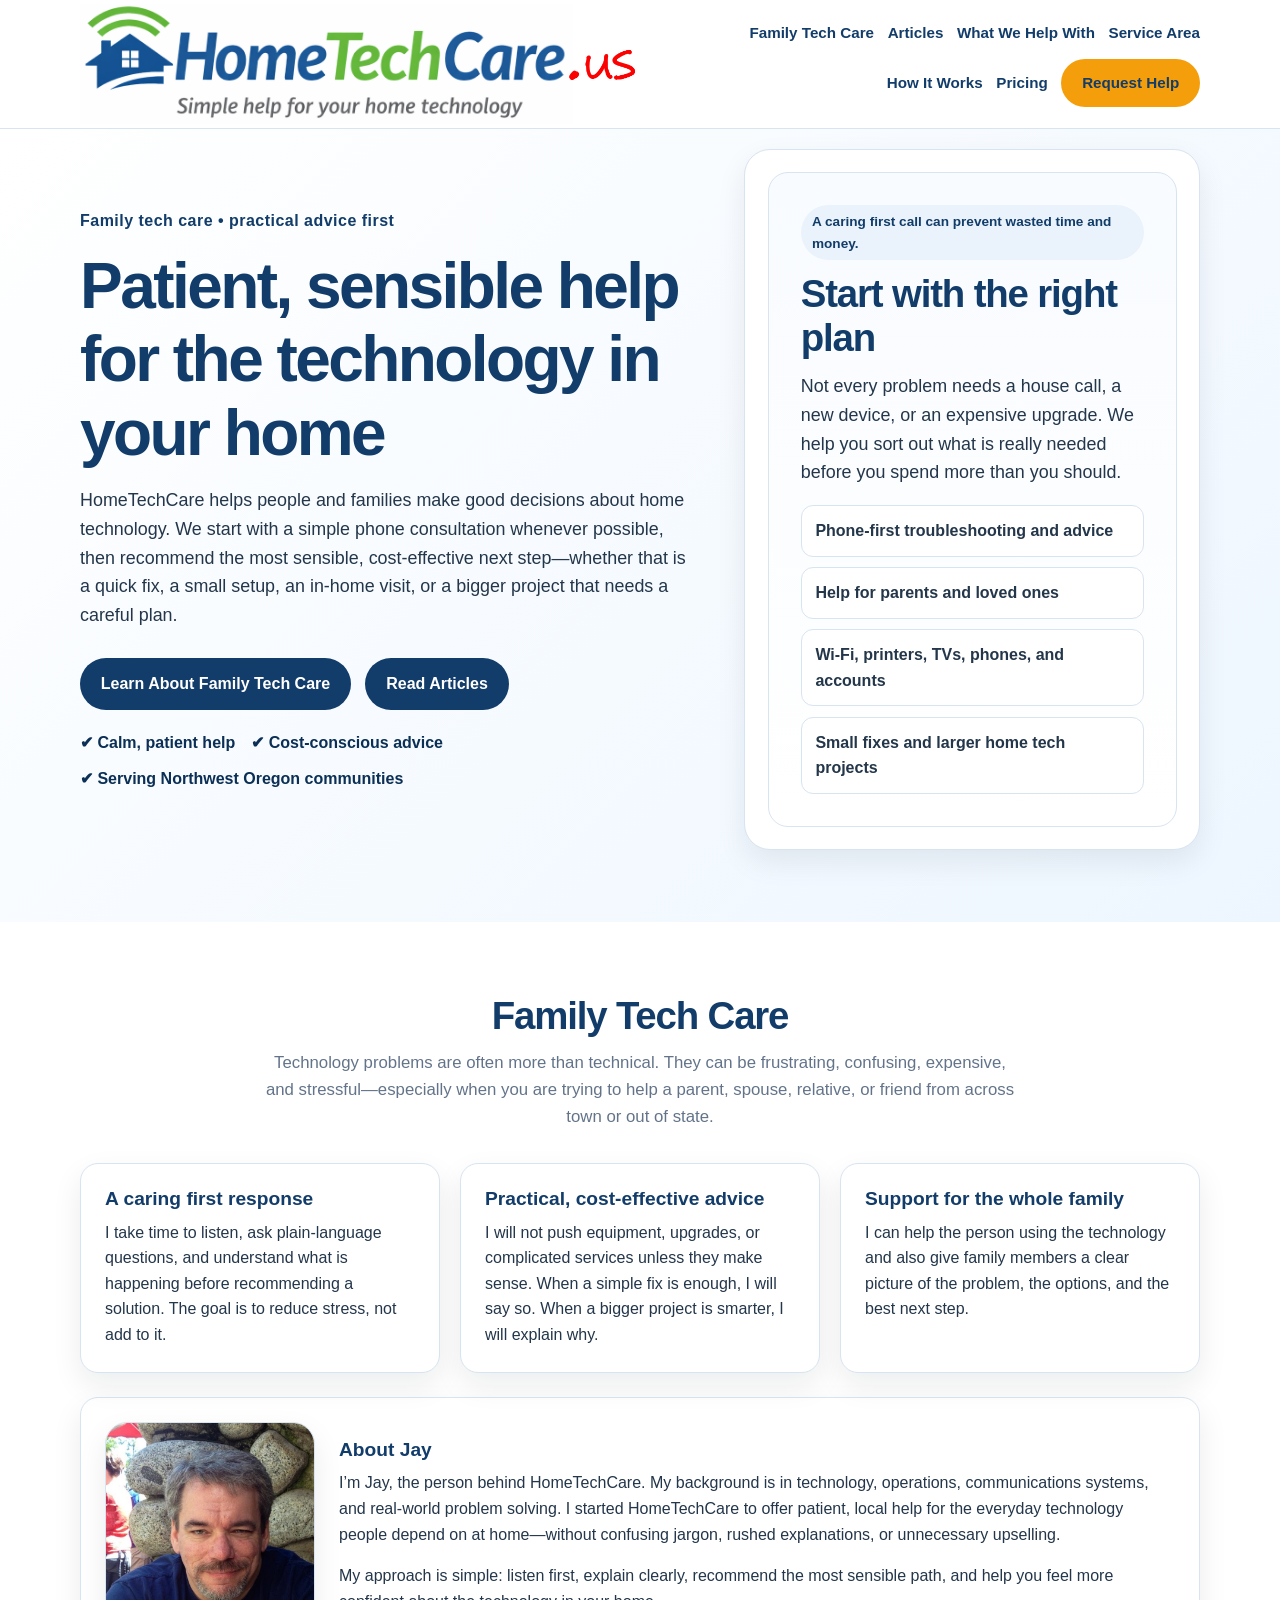
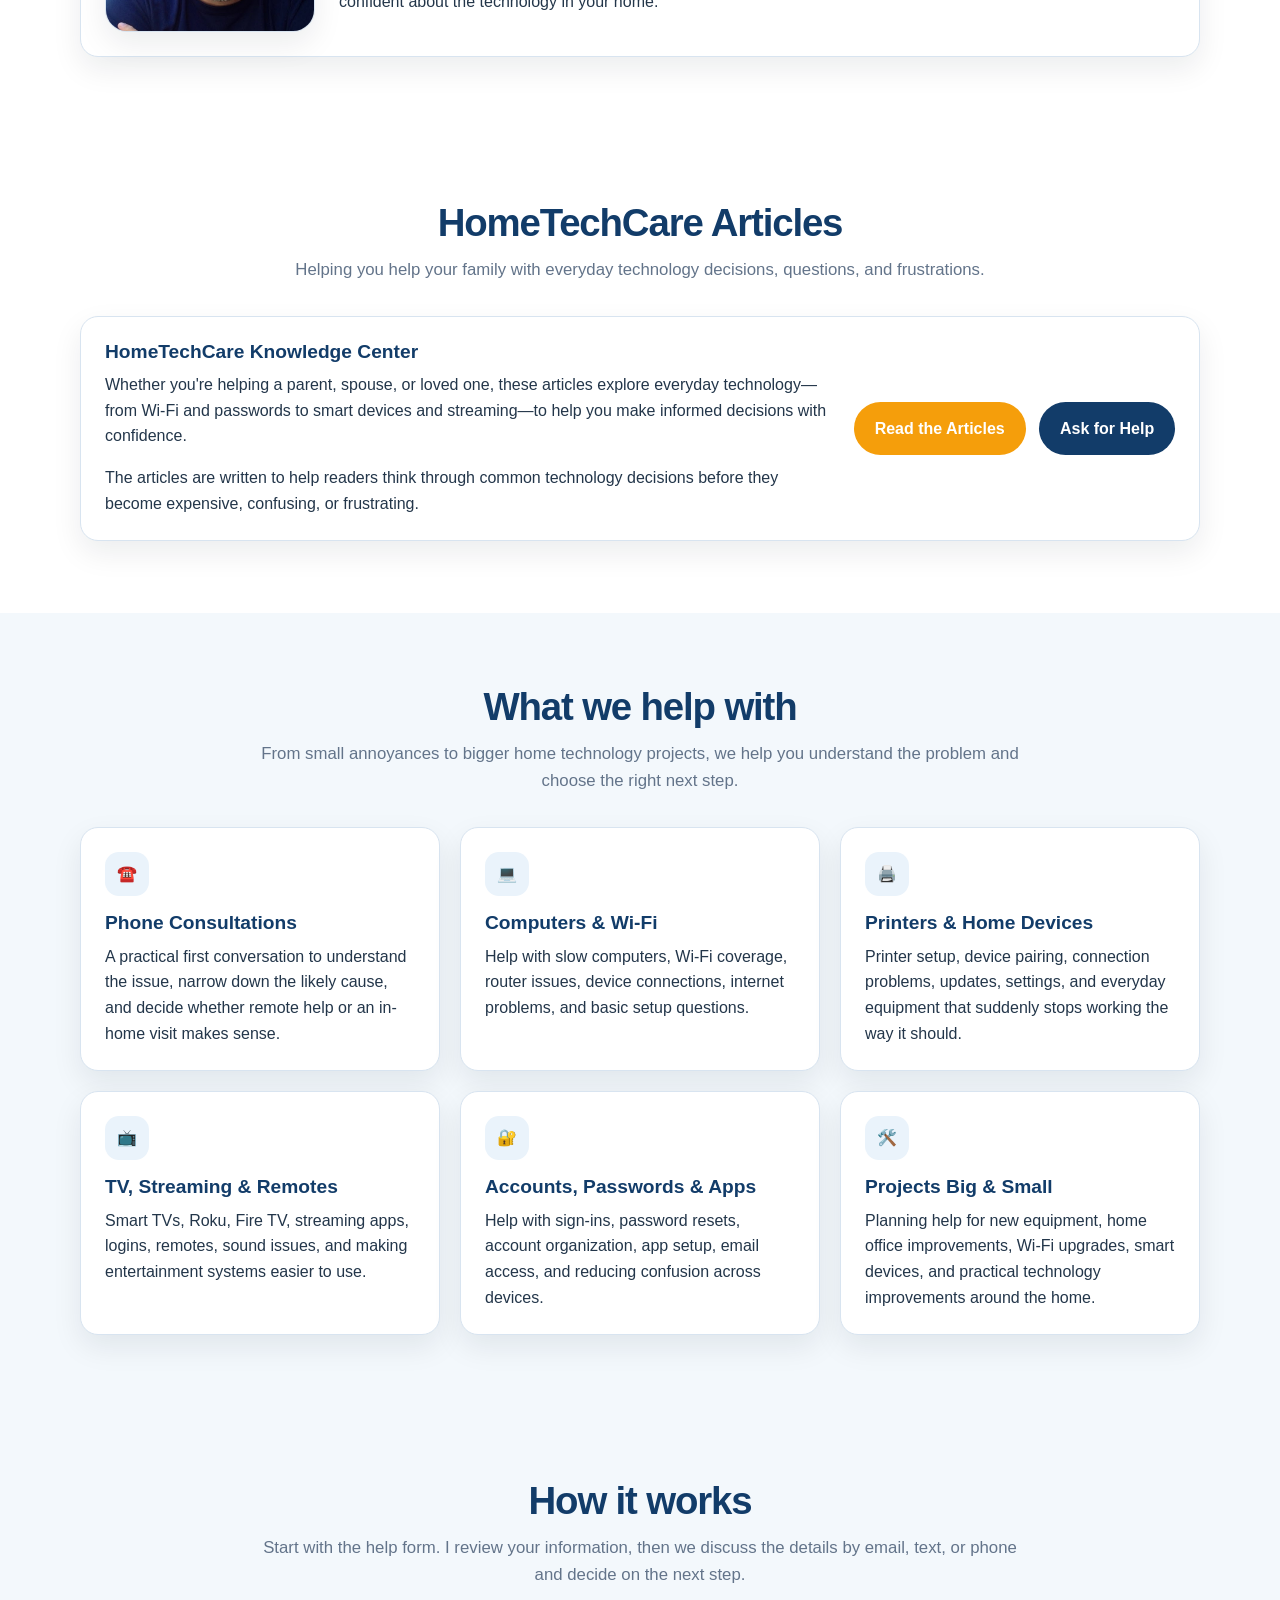
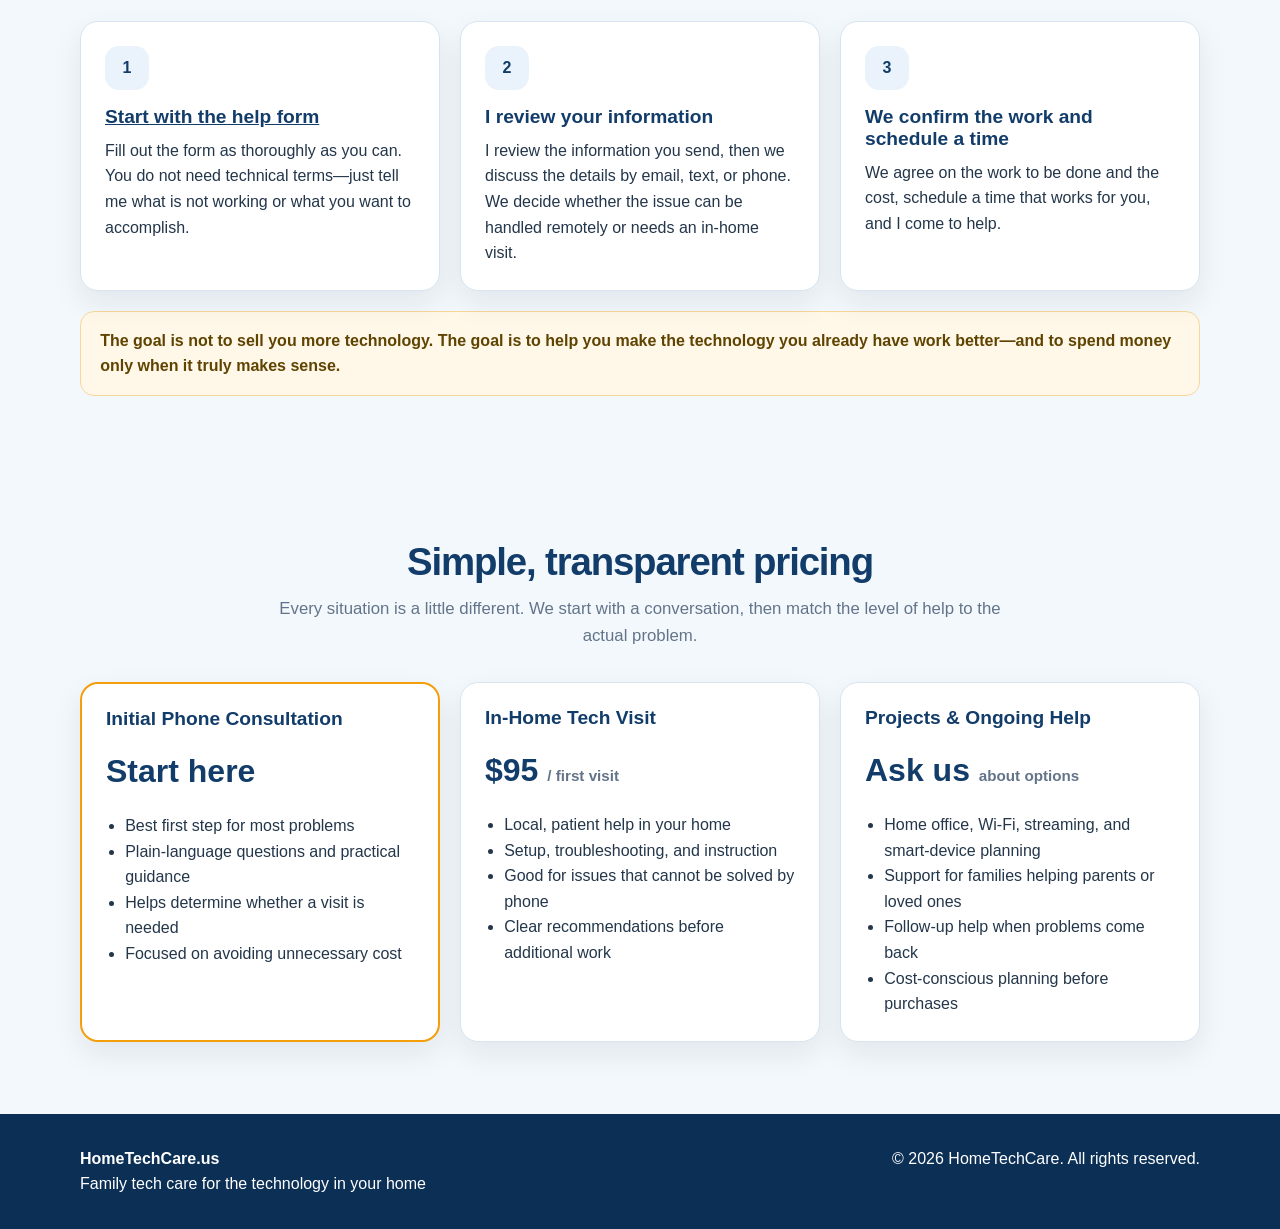
==== commit 6d2cdb77: "Add files via upload" ====
--- a/index.html
+++ b/index.html
@@ -241,36 +241,36 @@
         <div id="how-it-works" class="section-heading anchor-target">
           <h2>How it works</h2>
           <p>
-            The normal starting point is a phone consultation. That gives us a chance to understand the problem
-            before deciding what kind of help is actually needed.
+            Start with the help form. I review your information, then we discuss the details
+            by email, text, or phone and decide on the next step.
           </p>
         </div>
 
         <div class="steps-grid">
           <article class="card">
             <div class="step-number">1</div>
-            <h3>Tell me what is going on</h3>
-            <p>
-              Call, text, or send a message. You do not need to know the technical terms.
-              Just describe what is not working or what you want to accomplish.
+            <h3><a href="/tellme/">Start with the help form</a></h3>
+            <p>
+              Fill out the form as thoroughly as you can. You do not need technical terms—just
+              tell me what is not working or what you want to accomplish.
             </p>
           </article>
 
           <article class="card">
             <div class="step-number">2</div>
-            <h3>We start by phone</h3>
-            <p>
-              We talk through the issue, check the obvious possibilities, and decide whether the problem
-              can be handled remotely or needs an in-home visit.
+            <h3>I review your information</h3>
+            <p>
+              I review the information you send, then we discuss the details by email, text, or phone.
+              We decide whether the issue can be handled remotely or needs an in-home visit.
             </p>
           </article>
 
           <article class="card">
             <div class="step-number">3</div>
-            <h3>You get a sensible plan</h3>
-            <p>
-              I recommend the most practical and cost-effective next step, whether that is a quick fix,
-              guided help, a visit, or a larger project plan.
+            <h3>We confirm the work and schedule a time</h3>
+            <p>
+              We agree on the work to be done and the cost, schedule a time that works for you,
+              and I come to help.
             </p>
           </article>
         </div>
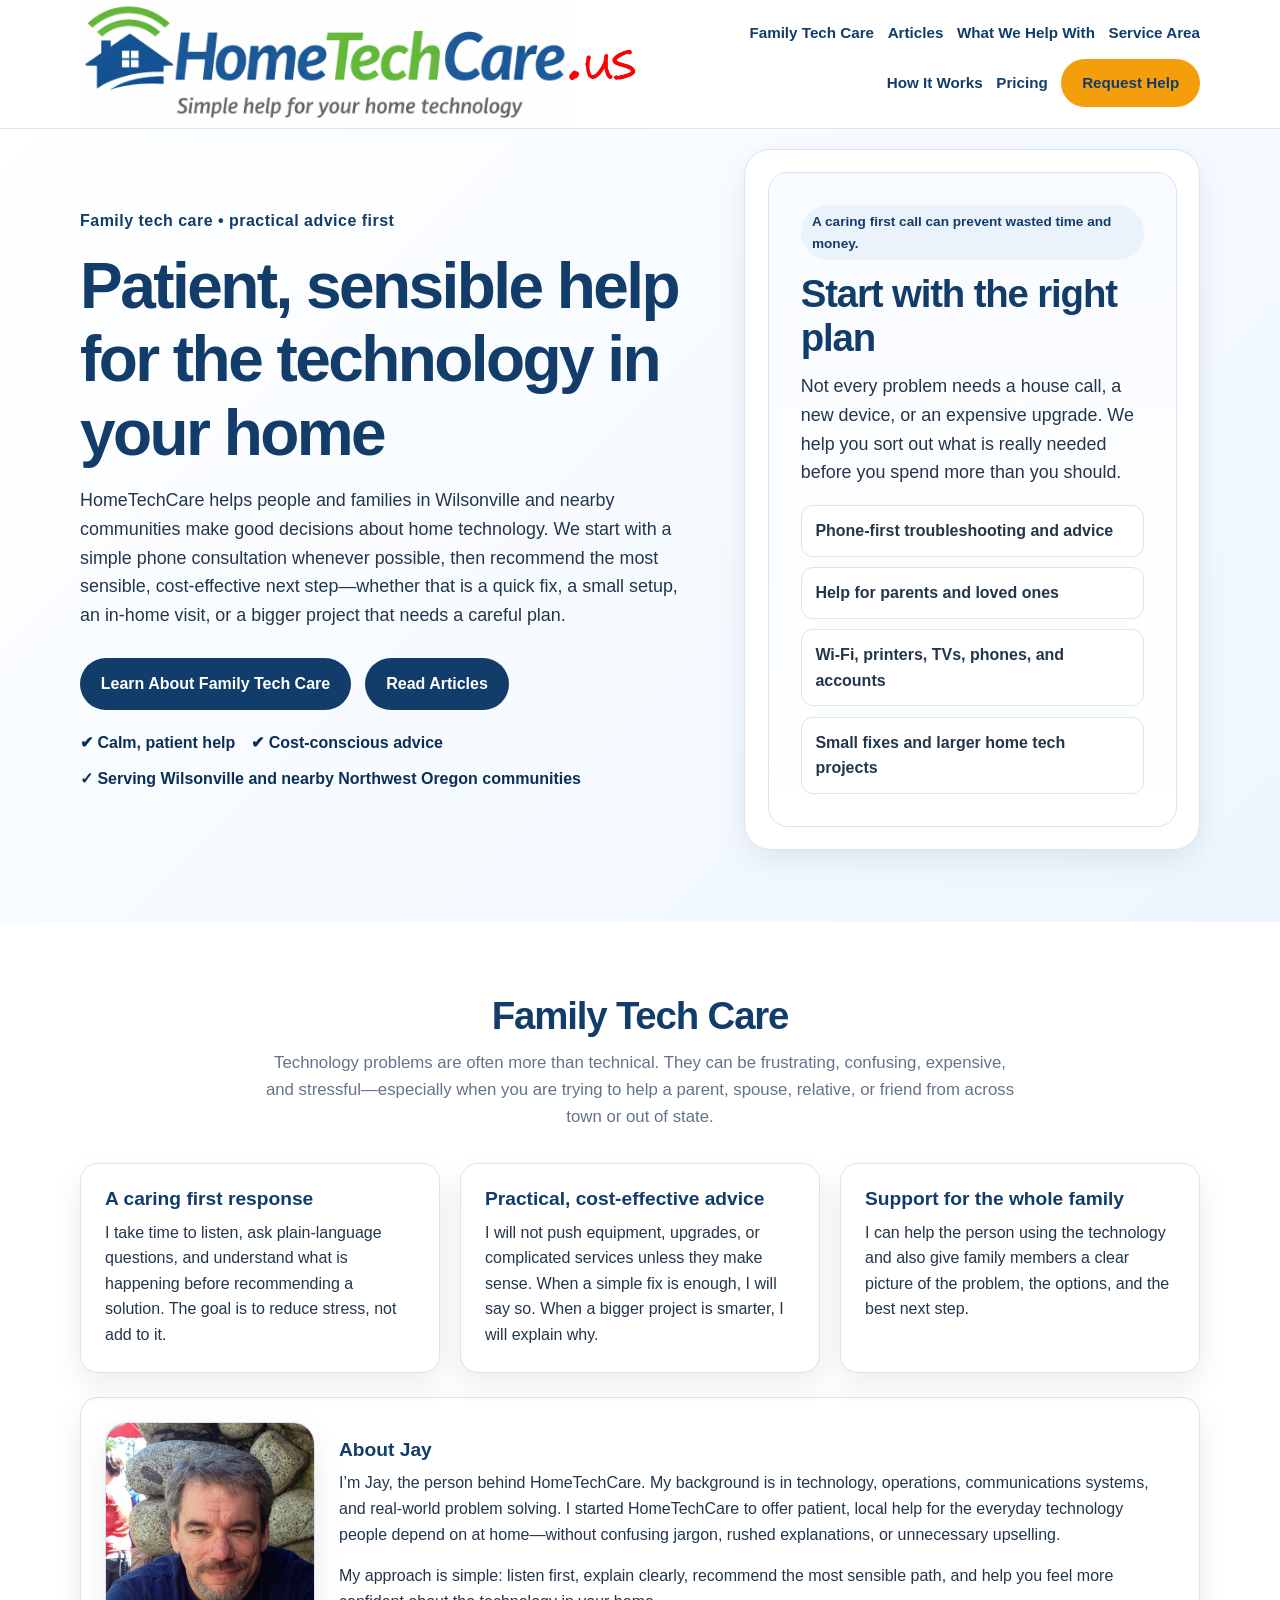
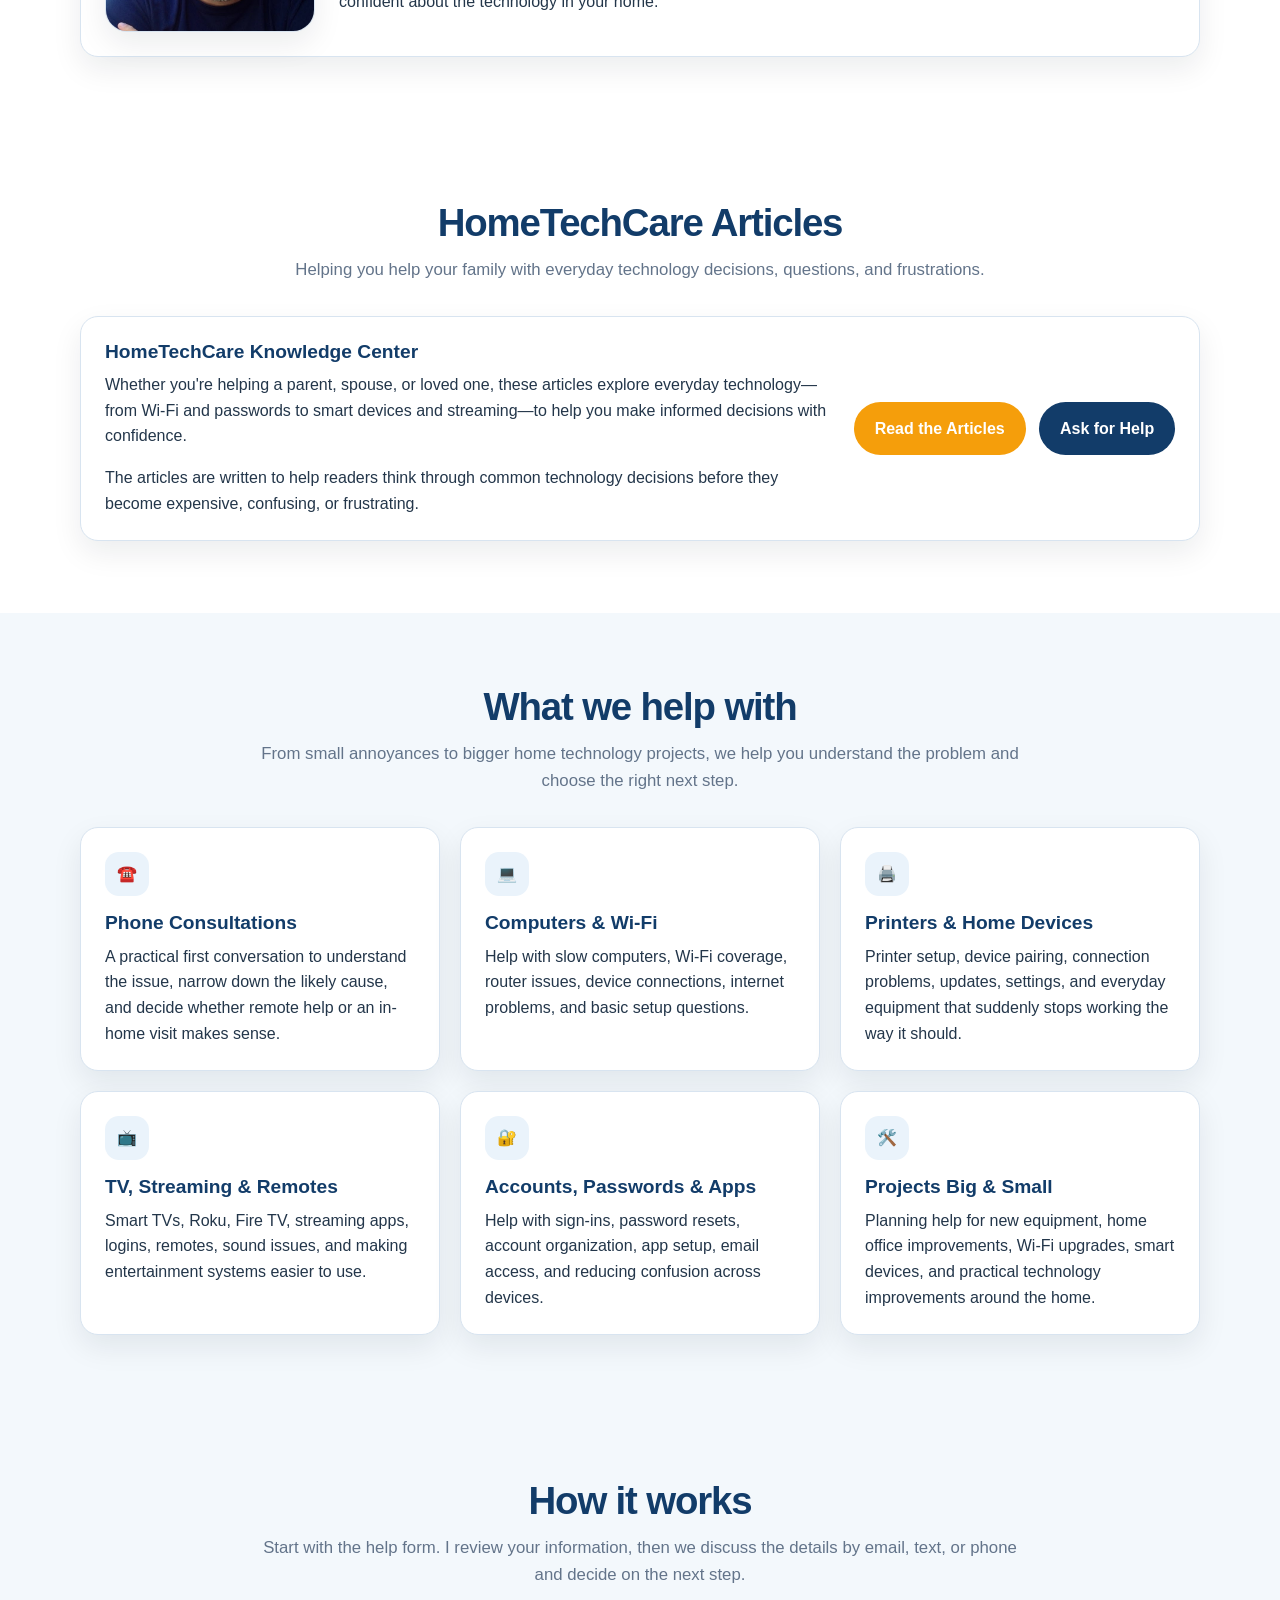
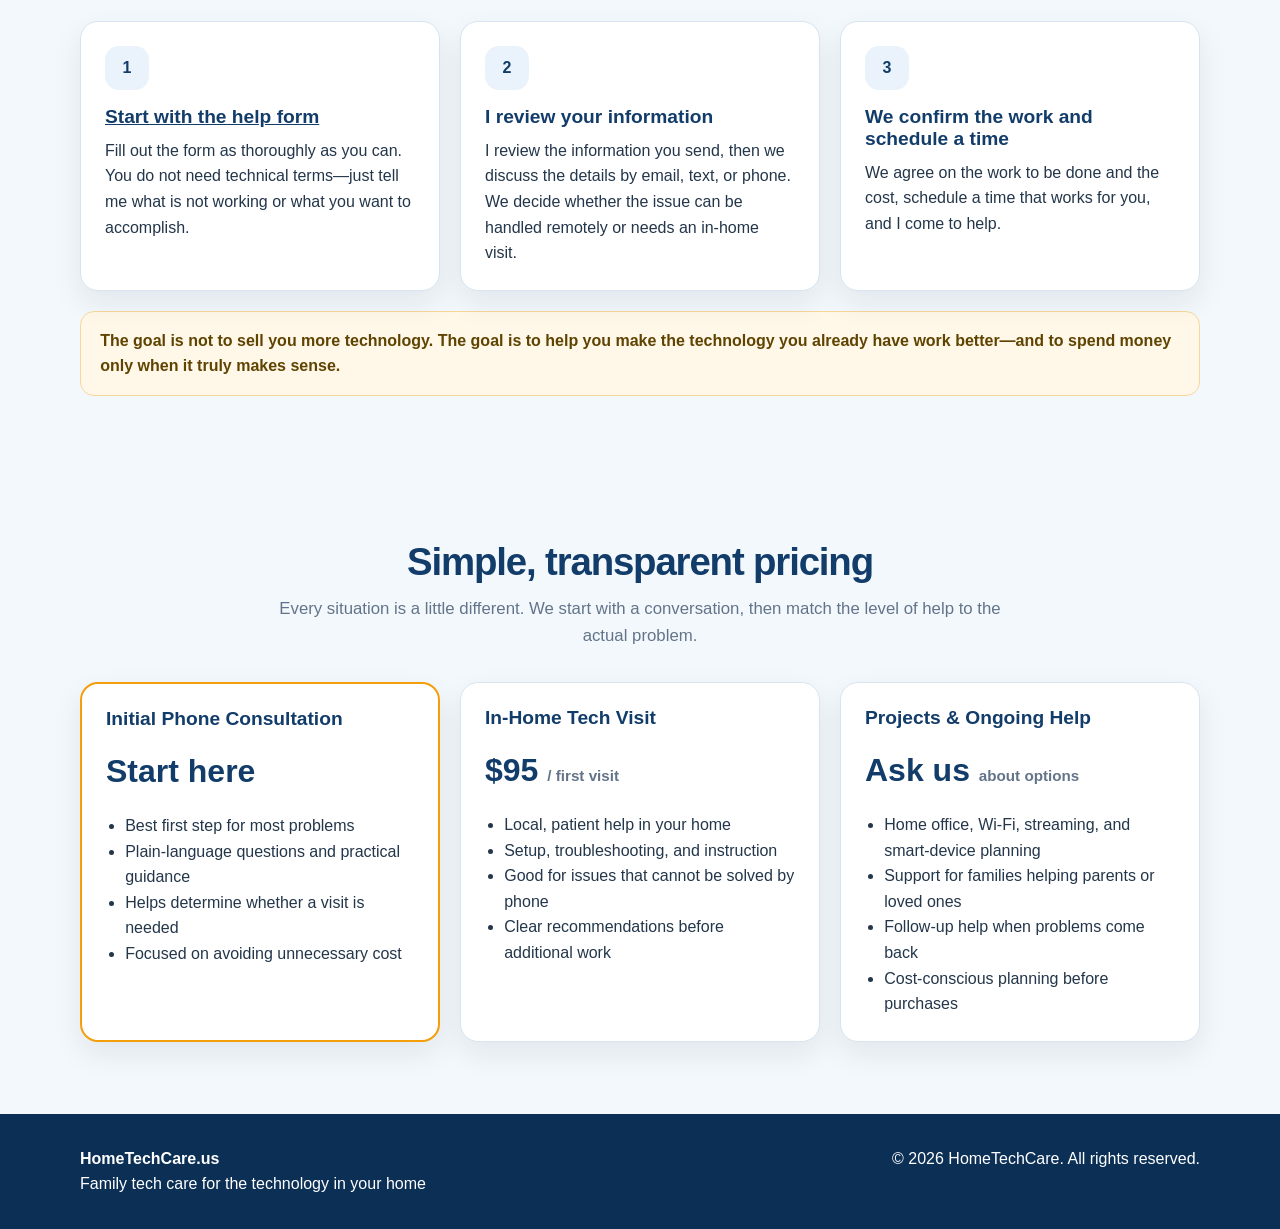
==== commit 7ff338fd: "Revise title and description for local SEO Updated title and description meta tags for clarity and l" ====
--- a/index.html
+++ b/index.html
@@ -3,9 +3,9 @@
   <head>
    <meta charset="UTF-8" />
   <meta name="viewport" content="width=device-width, initial-scale=1.0" />
-  <title>HomeTechCare | Family Tech Care for the Technology in Your Home</title>
+  <title>Home Technology Help in Wilsonville, Oregon | HomeTechCare</title>
   <link rel="stylesheet" href="style.css?v=sharp-logo-20261002" />
-  <meta name="description" content="HomeTechCare provides patient, practical family tech care by phone consultation and local support for computers, Wi-Fi, printers, TVs, phones, passwords, smart devices, and home technology projects in Northwest Oregon communities" />
+  <meta name="description" content="HomeTechCare provides patient, practical in-home technology help in Wilsonville, Oregon for Wi-Fi, computers, printers, TVs, phones, and smart devices." />
   <style>
     /* Keep the full intake button label readable within the existing header. */
     .nav .tellme-link {
@@ -43,7 +43,7 @@
           <div class="eyebrow">Family tech care • practical advice first</div>
           <h1>Patient, sensible help for the technology in your home</h1>
           <p>
-            HomeTechCare helps people and families make good decisions about home technology.
+            HomeTechCare helps people and families in Wilsonville and nearby communities make good decisions about home technology.
             We start with a simple phone consultation whenever possible, then recommend the most
             sensible, cost-effective next step—whether that is a quick fix, a small setup, an in-home
             visit, or a bigger project that needs a careful plan.
@@ -57,7 +57,7 @@
           <div class="hero-points">
             <span>✔ Calm, patient help</span>
             <span>✔ Cost-conscious advice</span>
-            <span>✔ Serving Northwest Oregon communities</span>
+            <span>✓ Serving Wilsonville and nearby Northwest Oregon communities</span>
           </div>
         </div>
 
